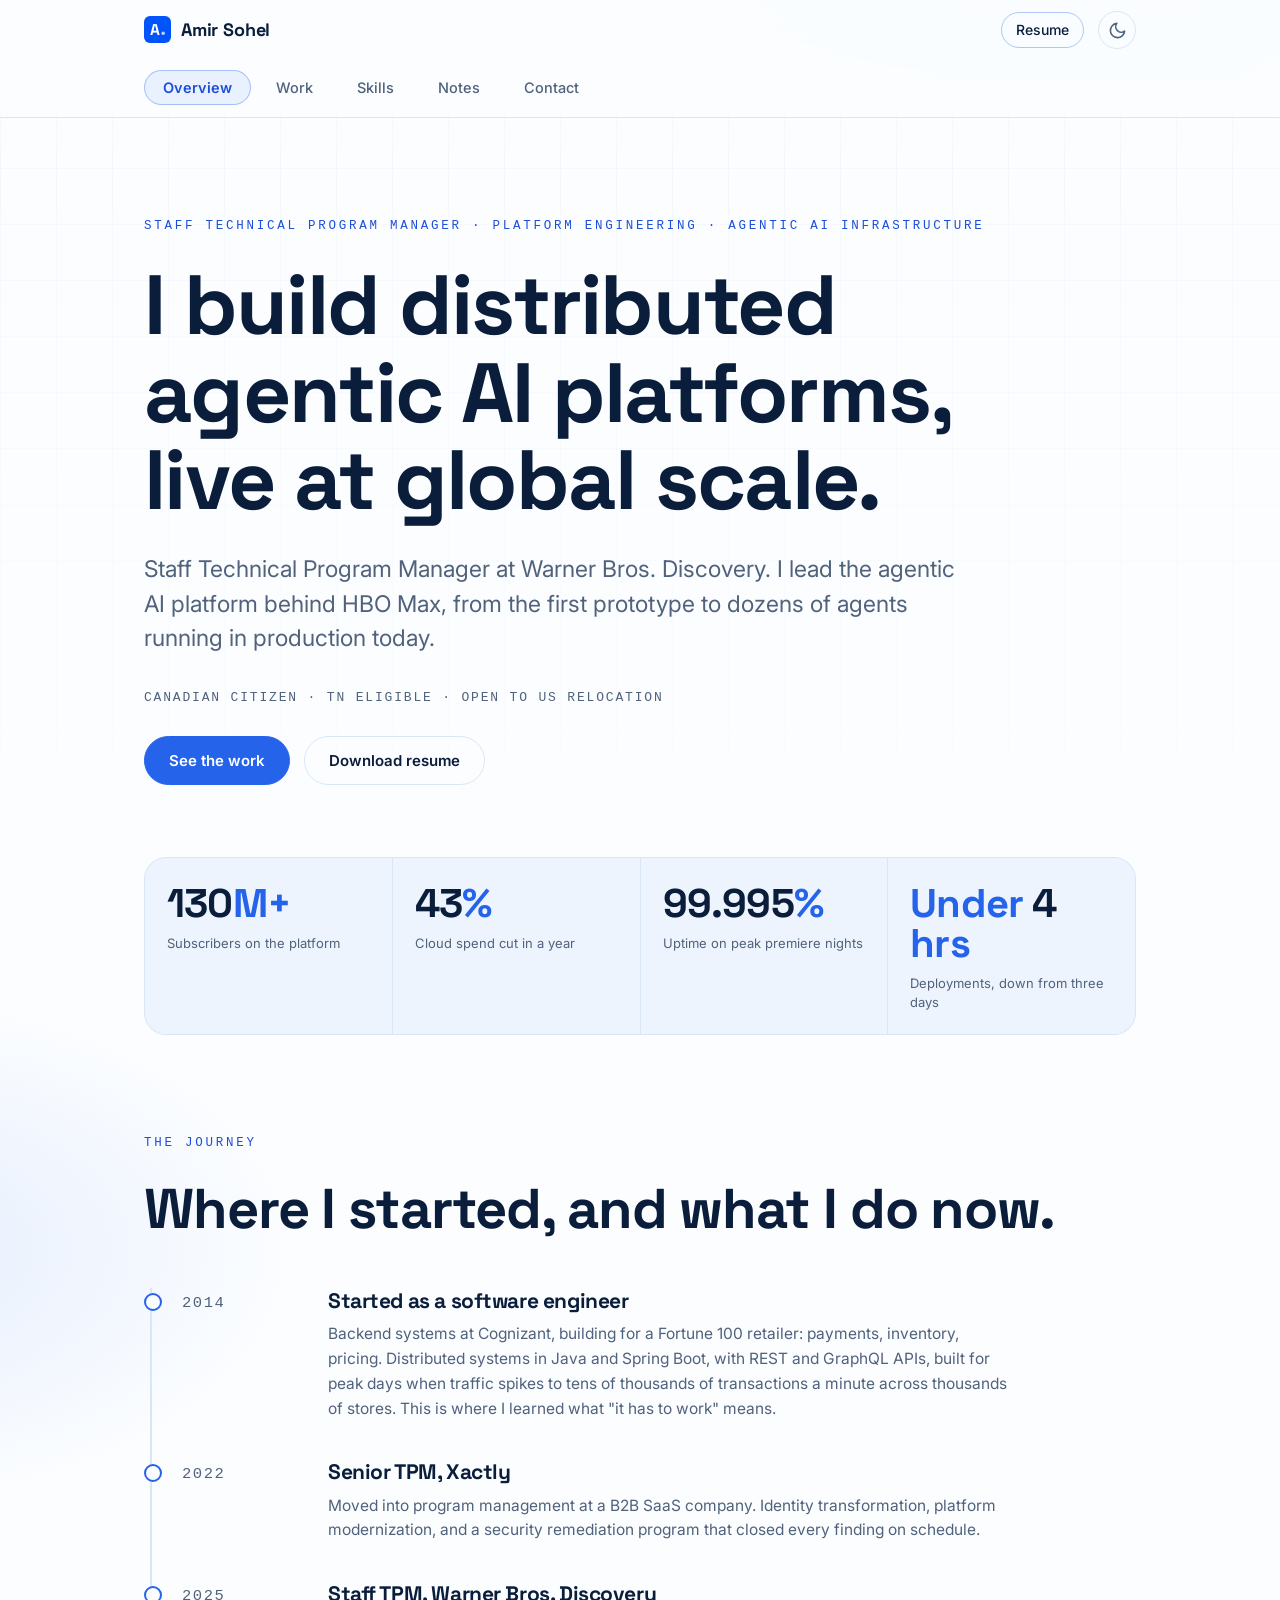
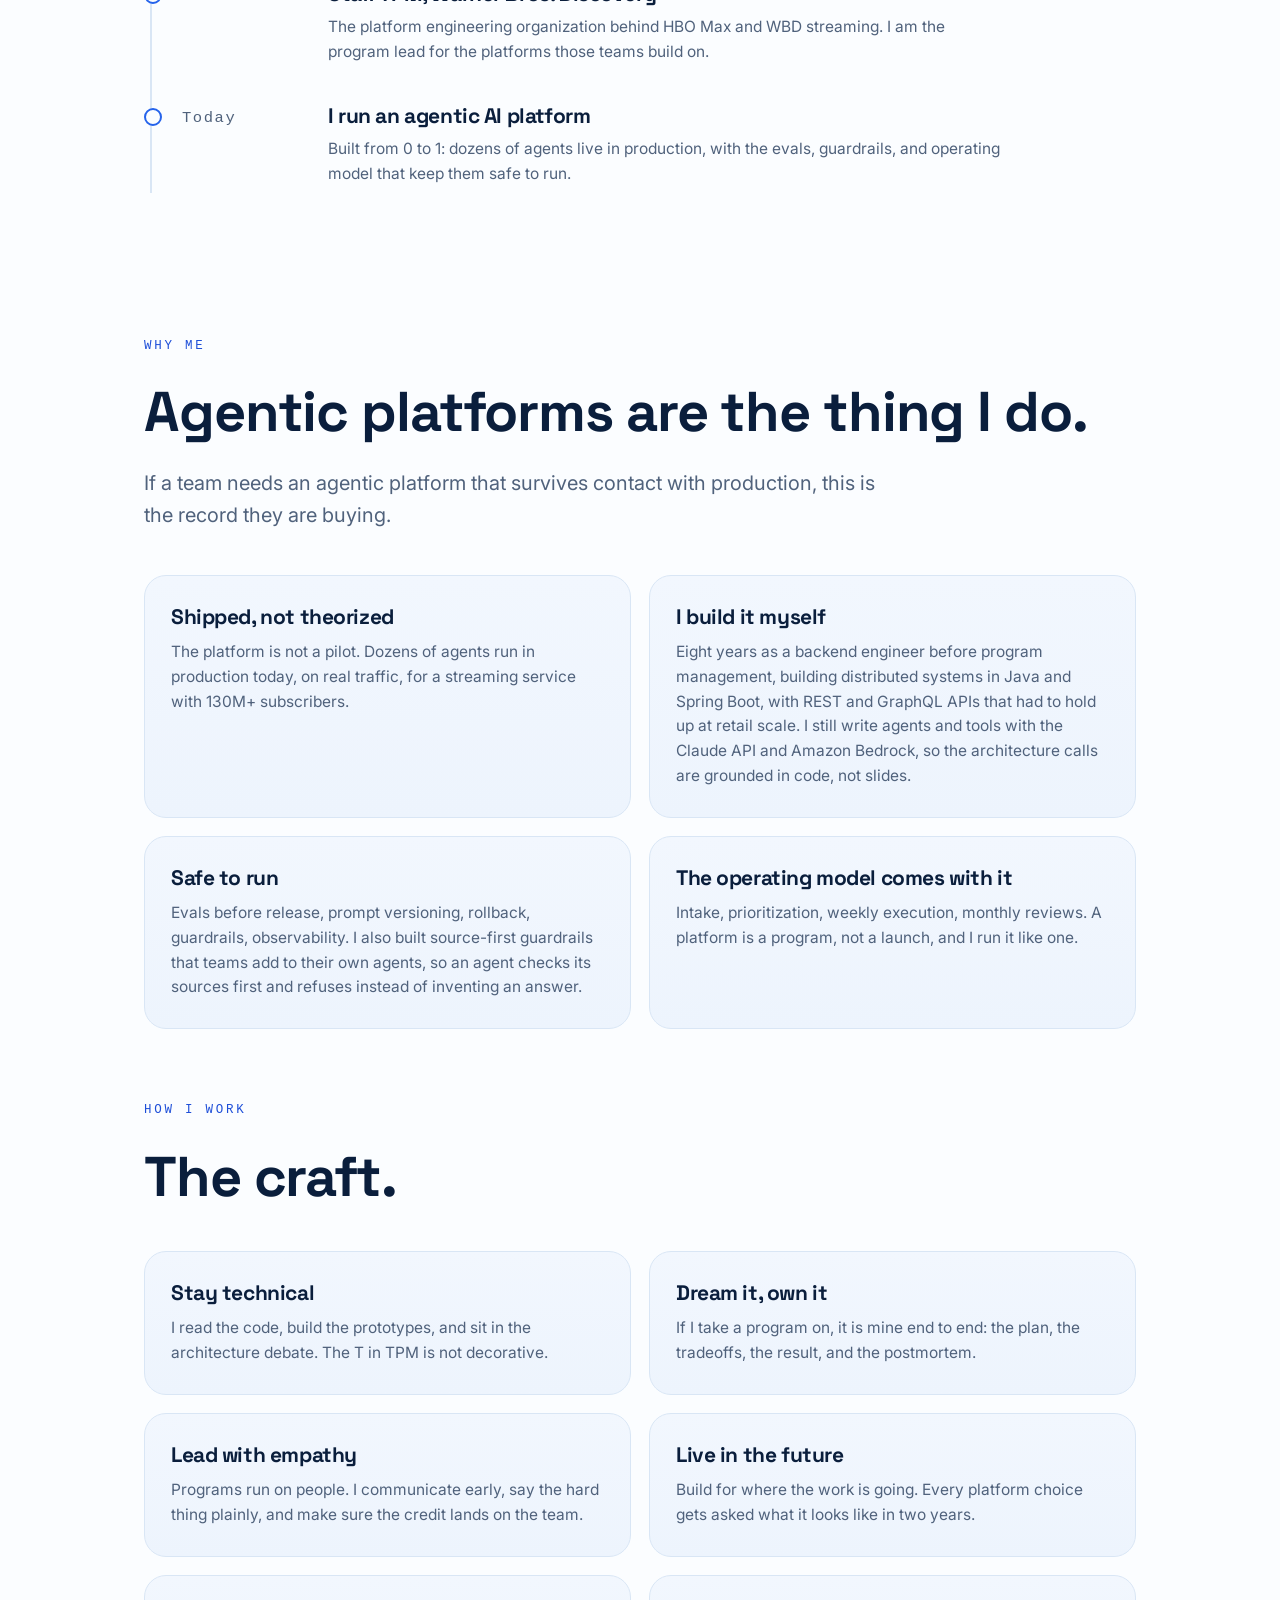
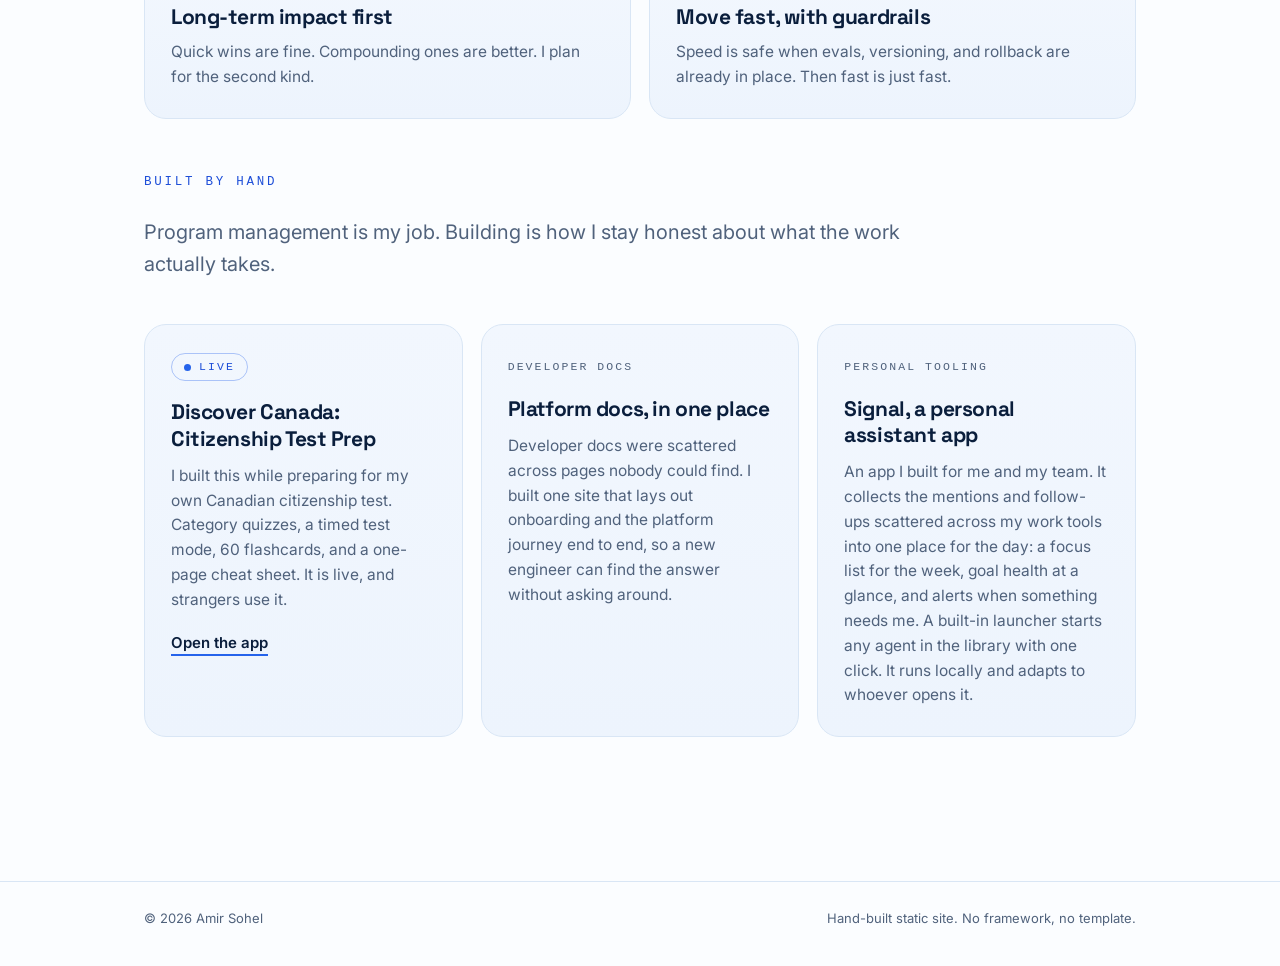
==== index.html @ 265e0b9e "Add files via upload" ====
<!doctype html>
<html lang="en" data-theme="light">
<head>
  <meta charset="utf-8">
  <meta name="viewport" content="width=device-width, initial-scale=1">
  <title>Amir Sohel | Staff Technical Program Manager</title>
  <meta name="description" content="Amir Sohel is a Staff Technical Program Manager at Warner Bros. Discovery who builds agentic AI platforms that work in production.">
  <link rel="icon" type="image/svg+xml" href="favicon.svg">
  <script>
    (function () {
      try {
        var t = localStorage.getItem("theme");
        if (!t) { t = window.matchMedia("(prefers-color-scheme: dark)").matches ? "dark" : "light"; }
        document.documentElement.setAttribute("data-theme", t);
      } catch (e) { document.documentElement.setAttribute("data-theme", "light"); }
    })();
  </script>
  <link rel="preconnect" href="https://fonts.googleapis.com">
  <link rel="preconnect" href="https://fonts.gstatic.com" crossorigin>
  <link href="https://fonts.googleapis.com/css2?family=Space+Grotesk:wght@500;600;700&family=Inter:wght@400;500;600&display=swap" rel="stylesheet">
  <link rel="stylesheet" href="styles.css">
</head>
<body>

  <header class="nav">
    <div class="wrap nav-inner">
      <a class="brand" href="#overview" data-tab-link="overview"><svg class="brand-mark" viewBox="0 0 64 64" aria-hidden="true"><rect width="64" height="64" rx="14" fill="#0154fc"/><text x="27" y="45" font-family="'Space Grotesk', Arial, sans-serif" font-size="37" font-weight="700" fill="#ffffff" text-anchor="middle">A</text><circle cx="45.5" cy="41" r="4.2" fill="#b9d0ff"/></svg>Amir Sohel</a>
      <div class="nav-actions">
        <a class="nav-resume" href="resume.pdf" download>Resume</a>
        <button class="theme-toggle" id="themeToggle" type="button" aria-label="Toggle color theme">
          <svg class="icon-moon" viewBox="0 0 24 24" fill="none" stroke="currentColor" stroke-width="2" stroke-linecap="round" stroke-linejoin="round" aria-hidden="true"><path d="M21 12.8A9 9 0 1 1 11.2 3a7 7 0 0 0 9.8 9.8z"/></svg>
          <svg class="icon-sun" viewBox="0 0 24 24" fill="none" stroke="currentColor" stroke-width="2" stroke-linecap="round" stroke-linejoin="round" aria-hidden="true"><circle cx="12" cy="12" r="4"/><path d="M12 2v2M12 20v2M4.9 4.9l1.4 1.4M17.7 17.7l1.4 1.4M2 12h2M20 12h2M4.9 19.1l1.4-1.4M17.7 6.3l1.4-1.4"/></svg>
        </button>
      </div>
    </div>
    <div class="wrap">
      <div class="tabbar" role="tablist" aria-label="Portfolio sections">
        <button class="tab is-active" type="button" role="tab" id="tab-overview" aria-controls="panel-overview" aria-selected="true" data-tab="overview">Overview</button>
        <button class="tab" type="button" role="tab" id="tab-work" aria-controls="panel-work" aria-selected="false" data-tab="work">Work</button>
        <button class="tab" type="button" role="tab" id="tab-skills" aria-controls="panel-skills" aria-selected="false" data-tab="skills">Skills</button>
        <button class="tab" type="button" role="tab" id="tab-notes" aria-controls="panel-notes" aria-selected="false" data-tab="notes">Notes</button>
        <button class="tab" type="button" role="tab" id="tab-contact" aria-controls="panel-contact" aria-selected="false" data-tab="contact">Contact</button>
      </div>
    </div>
  </header>

  <main id="top">

    <!-- ============ OVERVIEW ============ -->
    <section class="tab-panel" id="panel-overview" role="tabpanel" aria-labelledby="tab-overview">

      <div class="hero wrap">
        <p class="kicker reveal">Staff Technical Program Manager · Platform Engineering · Agentic AI Infrastructure</p>
        <h1 class="reveal">I build distributed agentic AI platforms, live at global scale.</h1>
        <p class="sub reveal">Staff Technical Program Manager at Warner Bros. Discovery. I lead the agentic AI platform behind HBO Max, from the first prototype to dozens of agents running in production today.</p>
        <p class="hero-meta reveal">Canadian citizen · TN eligible · Open to US relocation</p>
        <p class="hero-cta reveal">
          <button class="btn btn-primary" type="button" data-tab-link="work">See the work</button>
          <a class="btn btn-ghost" href="resume.pdf" download>Download resume</a>
        </p>
      </div>

      <div class="wrap">
        <div class="stats" aria-label="Impact in numbers">
          <div class="stat reveal">
            <p class="stat-value"><span class="count" data-target="130" data-decimals="0">130</span><span class="stat-suffix">M+</span></p>
            <p class="stat-label">Subscribers on the platform</p>
          </div>
          <div class="stat reveal">
            <p class="stat-value"><span class="count" data-target="43" data-decimals="0">43</span><span class="stat-suffix">%</span></p>
            <p class="stat-label">Cloud spend cut in a year</p>
          </div>
          <div class="stat reveal">
            <p class="stat-value"><span class="count" data-target="99.995" data-decimals="3">99.995</span><span class="stat-suffix">%</span></p>
            <p class="stat-label">Uptime on peak premiere nights</p>
          </div>
          <div class="stat reveal">
            <p class="stat-value"><span class="stat-prefix">Under </span><span class="count" data-target="4" data-decimals="0">4</span><span class="stat-suffix"> hrs</span></p>
            <p class="stat-label">Deployments, down from three days</p>
          </div>
        </div>
      </div>

      <div class="section wrap">
        <p class="kicker reveal">The journey</p>
        <h2 class="reveal">Where I started, and what I do now.</h2>

        <div class="journey">
          <article class="jstop reveal">
            <p class="jstop-when">2014</p>
            <div>
              <h3>Started as a software engineer</h3>
              <p>Backend systems at Cognizant, building for a Fortune 100 retailer: payments, inventory, pricing. Distributed systems in Java and Spring Boot, with REST and GraphQL APIs, built for peak days when traffic spikes to tens of thousands of transactions a minute across thousands of stores. This is where I learned what "it has to work" means.</p>
            </div>
          </article>
          <article class="jstop reveal">
            <p class="jstop-when">2022</p>
            <div>
              <h3>Senior TPM, Xactly</h3>
              <p>Moved into program management at a B2B SaaS company. Identity transformation, platform modernization, and a security remediation program that closed every finding on schedule.</p>
            </div>
          </article>
          <article class="jstop reveal">
            <p class="jstop-when">2025</p>
            <div>
              <h3>Staff TPM, Warner Bros. Discovery</h3>
              <p>The platform engineering organization behind HBO Max and WBD streaming. I am the program lead for the platforms those teams build on.</p>
            </div>
          </article>
          <article class="jstop reveal">
            <p class="jstop-when">Today</p>
            <div>
              <h3>I run an agentic AI platform</h3>
              <p>Built from 0 to 1: dozens of agents live in production, with the evals, guardrails, and operating model that keep them safe to run.</p>
            </div>
          </article>
        </div>
      </div>

      <div class="section wrap">
        <p class="kicker reveal">Why me</p>
        <h2 class="reveal">Agentic platforms are the thing I do.</h2>
        <p class="body reveal">If a team needs an agentic platform that survives contact with production, this is the record they are buying.</p>

        <div class="pillars">
          <article class="pillar reveal">
            <h3>Shipped, not theorized</h3>
            <p>The platform is not a pilot. Dozens of agents run in production today, on real traffic, for a streaming service with 130M+ subscribers.</p>
          </article>
          <article class="pillar reveal">
            <h3>I build it myself</h3>
            <p>Eight years as a backend engineer before program management, building distributed systems in Java and Spring Boot, with REST and GraphQL APIs that had to hold up at retail scale. I still write agents and tools with the Claude API and Amazon Bedrock, so the architecture calls are grounded in code, not slides.</p>
          </article>
          <article class="pillar reveal">
            <h3>Safe to run</h3>
            <p>Evals before release, prompt versioning, rollback, guardrails, observability. I also built source-first guardrails that teams add to their own agents, so an agent checks its sources first and refuses instead of inventing an answer.</p>
          </article>
          <article class="pillar reveal">
            <h3>The operating model comes with it</h3>
            <p>Intake, prioritization, weekly execution, monthly reviews. A platform is a program, not a launch, and I run it like one.</p>
          </article>
        </div>

        <p class="kicker reveal" style="margin-top: 72px;">How I work</p>
        <h2 class="reveal">The craft.</h2>
        <div class="pillars">
          <article class="pillar reveal">
            <h3>Stay technical</h3>
            <p>I read the code, build the prototypes, and sit in the architecture debate. The T in TPM is not decorative.</p>
          </article>
          <article class="pillar reveal">
            <h3>Dream it, own it</h3>
            <p>If I take a program on, it is mine end to end: the plan, the tradeoffs, the result, and the postmortem.</p>
          </article>
          <article class="pillar reveal">
            <h3>Lead with empathy</h3>
            <p>Programs run on people. I communicate early, say the hard thing plainly, and make sure the credit lands on the team.</p>
          </article>
          <article class="pillar reveal">
            <h3>Live in the future</h3>
            <p>Build for where the work is going. Every platform choice gets asked what it looks like in two years.</p>
          </article>
          <article class="pillar reveal">
            <h3>Long-term impact first</h3>
            <p>Quick wins are fine. Compounding ones are better. I plan for the second kind.</p>
          </article>
          <article class="pillar reveal">
            <h3>Move fast, with guardrails</h3>
            <p>Speed is safe when evals, versioning, and rollback are already in place. Then fast is just fast.</p>
          </article>
        </div>

        <p class="group-head reveal">Built by hand</p>
        <p class="body reveal">Program management is my job. Building is how I stay honest about what the work actually takes.</p>
        <div class="cards">
          <article class="card reveal">
            <p class="card-top"><span class="live-badge"><span class="live-dot"></span>Live</span></p>
            <h3>Discover Canada: Citizenship Test Prep</h3>
            <p>I built this while preparing for my own Canadian citizenship test. Category quizzes, a timed test mode, 60 flashcards, and a one-page cheat sheet. It is live, and strangers use it.</p>
            <p class="card-link"><a href="https://amir0225.github.io/canadacitizentestprep/" target="_blank" rel="noopener">Open the app</a></p>
          </article>

          <article class="card reveal">
            <p class="card-top"><span class="card-tag">Developer docs</span></p>
            <h3>Platform docs, in one place</h3>
            <p>Developer docs were scattered across pages nobody could find. I built one site that lays out onboarding and the platform journey end to end, so a new engineer can find the answer without asking around.</p>
          </article>

          <article class="card reveal">
            <p class="card-top"><span class="card-tag">Personal tooling</span></p>
            <h3>Signal, a personal assistant app</h3>
            <p>An app I built for me and my team. It collects the mentions and follow-ups scattered across my work tools into one place for the day: a focus list for the week, goal health at a glance, and alerts when something needs me. A built-in launcher starts any agent in the library with one click. It runs locally and adapts to whoever opens it.</p>
          </article>
        </div>
      </div>

    </section>

    <!-- ============ WORK ============ -->
    <section class="tab-panel" id="panel-work" role="tabpanel" aria-labelledby="tab-work" hidden>
      <div class="section wrap panel-top">
        <p class="kicker reveal">Selected work</p>
        <h2 class="reveal">The work, with the receipts.</h2>

        <article class="case reveal">
          <p class="case-index">01</p>
          <h3>An agentic AI platform, built 0 to 1</h3>
          <div class="case-grid">
            <div>
              <p class="case-label">The problem</p>
              <p>Every team was building its own agents. No shared runtime, no intake, and no bar for what could ship to production.</p>
            </div>
            <div>
              <p class="case-label">What I did</p>
              <p>Built the platform from 0 to 1 as the program lead. Set the operating model, weekly execution syncs and monthly leadership reviews, and made every release eval-gated, with prompt versioning and rollback.</p>
            </div>
            <div>
              <p class="case-label">The result</p>
              <p>Dozens of agents live in production, used by engineering and product teams across the streaming business. The busiest ones triage incidents and screen changes before they ship.</p>
            </div>
          </div>
        </article>

        <article class="case reveal">
          <p class="case-index">02</p>
          <h3>Cloud spend, cut 43% in a year</h3>
          <div class="case-grid">
            <div>
              <p class="case-label">The problem</p>
              <p>After a major migration, cloud spend had ballooned, with idle and duplicated resources spread across a very large AWS footprint.</p>
            </div>
            <div>
              <p class="case-label">What I did</p>
              <p>Ran the cleanup as a program: an owner and a date for every workload, and a hard rule that nothing customer-facing breaks.</p>
            </div>
            <div>
              <p class="case-label">The result</p>
              <p>Spend down 43% year over year, and it stayed down. No customer impact.</p>
            </div>
          </div>
        </article>

        <article class="case reveal">
          <p class="case-index">03</p>
          <h3>Reliability and delivery, rebuilt</h3>
          <div class="case-grid">
            <div>
              <p class="case-label">The problem</p>
              <p>Deployments took three days, releases were nerve-wracking, and support toil was eating the platform team.</p>
            </div>
            <div>
              <p class="case-label">What I did</p>
              <p>Drove deployment automation with one-click rollbacks, studied the support queue to find what to automate first, and built the reporting the team now runs on.</p>
            </div>
            <div>
              <p class="case-label">The result</p>
              <p>Deployments under four hours. Support ticket volume down more than a quarter. 99.995% uptime on the biggest premiere nights.</p>
            </div>
          </div>
        </article>
      </div>
    </section>

    <!-- ============ SKILLS ============ -->
    <section class="tab-panel" id="panel-skills" role="tabpanel" aria-labelledby="tab-skills" hidden>
      <div class="section wrap panel-top">
        <p class="kicker reveal">The shelf</p>
        <h2 class="reveal">What I build with.</h2>
        <p class="body reveal">This is the shelf: the agents, guardrails, and reporting I built for the platform I run. Nobody has to chase status. The systems report themselves.</p>

        <p class="group-head reveal">The platform, in production</p>
        <div class="cards">
          <article class="card card-wide reveal">
            <p class="card-top"><span class="live-badge"><span class="live-dot"></span>Live</span></p>
            <h3>Agents inside the workflows engineers already use</h3>
            <p>The platform&rsquo;s agents do first-pass incident triage, with the context attached before the on-call even opens the case. They screen change requests against history before the change ships, and they categorize and route the support and planning work that used to eat the team&rsquo;s week. Underneath sit the platform services: model access, an agent runtime, a tool gateway, and observability. Every agent ships behind eval gates, with versioned prompts and rollback ready.</p>
          </article>
        </div>

        <p class="group-head reveal">Source-first guardrails</p>
        <div class="cards">
          <article class="card card-wide reveal">
            <p class="card-top"><span class="card-tag">Guardrails</span></p>
            <h3>Three rules so agents answer from sources</h3>
            <p>A small set of guardrails I wrote, published for other teams to add to their own agents. They exist because agents sound confident when they are guessing, and a confident wrong answer costs more than no answer.</p>
            <ul class="dash-list">
              <li><strong>Declare before answering</strong><span>The agent states what it knows, what it is inferring, and what it cannot verify, before it answers. Past a point, it refuses.</span></li>
              <li><strong>Look it up at the source</strong><span>When there is a gap, the agent checks the source you name: a document, a codebase, a record. If the answer is not there, it says so instead of improvising.</span></li>
              <li><strong>Verify your own work</strong><span>Before an agent can report done or fixed, it has to show what it checked, what scope it covered, and what it might have missed.</span></li>
            </ul>
          </article>
          <article class="card card-wide reveal">
            <p class="card-top"><span class="card-tag">Cost</span></p>
            <h3>Model routing, so cost stays honest</h3>
            <p>Large file reads and document fetches are the quiet budget killer in agent work. I built a routing step that sends those reads to a small, fast model first: it extracts the content into compact notes, and the main model reasons over the notes. The full file never enters the expensive context, and the answers hold up. Before I shared it, I ran a fidelity check across task types to make sure the summaries were not losing what matters.</p>
          </article>
        </div>

        <p class="group-head reveal">The agent library</p>
        <div class="cards">
          <article class="card card-wide reveal">
            <p class="card-top"><span class="card-tag">Shared library</span></p>
            <h3>One library, one install</h3>
            <p>A shared library of agents that anyone on the platform installs once and gets all of. New agents join through a propose-and-review intake, so the shelf stays trustworthy as it grows.</p>
          </article>
        </div>
        <div class="cards skills-grid">
          <article class="card reveal">
            <p class="card-top"><span class="card-tag">Engineering</span></p>
            <h3>Engineering agents</h3>
            <p>Staff-level code review, security and architecture review, build failure analysis, and flaky test follow-through. The review work nobody has time for, done before the human pass.</p>
          </article>
          <article class="card reveal">
            <p class="card-top"><span class="card-tag">Operations</span></p>
            <h3>Operations agents</h3>
            <p>Incident trend and alert pattern analysis, on-call reporting, and support queue analysis that surfaces themes and automation opportunities.</p>
          </article>
          <article class="card reveal">
            <p class="card-top"><span class="card-tag">Planning</span></p>
            <h3>Planning agents</h3>
            <p>Work item evaluation and decomposition, goal tracking, and roadmaps generated from live data. Planning artifacts that maintain themselves.</p>
          </article>
          <article class="card reveal">
            <p class="card-top"><span class="card-tag">Knowledge</span></p>
            <h3>Knowledge agents</h3>
            <p>Documentation and team pages evaluated against the standards, with the gaps named instead of implied.</p>
          </article>
        </div>

        <p class="group-head reveal">Reporting that runs itself</p>
        <div class="cards">
          <article class="card card-wide reveal">
            <p class="card-top"><span class="live-badge"><span class="live-dot"></span>Live</span></p>
            <h3>Dashboards that answer the standing questions</h3>
            <p>I built the reporting system the platform organization runs on. Scheduled pipelines pull the numbers together, AI does the sorting nobody wants to do by hand, and the dashboards refresh on their own. Each one answers a standing question:</p>
            <ul class="dash-list">
              <li><strong>Goals</strong><span>How is each goal doing right now?</span></li>
              <li><strong>Data quality</strong><span>Is the data behind our goals complete and trustworthy?</span></li>
              <li><strong>Roadmap</strong><span>What is planned, and when?</span></li>
              <li><strong>Capacity</strong><span>Where is engineering capacity actually going?</span></li>
              <li><strong>Team outcomes</strong><span>What are teams delivering outside the top-level goals?</span></li>
              <li><strong>Commitments</strong><span>Did we deliver what we committed to?</span></li>
              <li><strong>Planning</strong><span>What does the current planning cycle look like at a glance?</span></li>
              <li><strong>Support</strong><span>What do teams keep asking us for, and why?</span></li>
            </ul>
          </article>
        </div>

        <p class="kicker tools-kicker reveal">Daily tools</p>
        <ul class="chips reveal">
          <li>Claude API</li>
          <li>Amazon Bedrock</li>
          <li>Bedrock AgentCore</li>
          <li>MCP</li>
          <li>Claude Code</li>
          <li>Java</li>
          <li>Spring Boot</li>
          <li>Python</li>
          <li>TypeScript</li>
          <li>GraphQL</li>
          <li>REST APIs</li>
          <li>AWS</li>
        </ul>
      </div>
    </section>

    <!-- ============ NOTES ============ -->
    <section class="tab-panel" id="panel-notes" role="tabpanel" aria-labelledby="tab-notes" hidden>
      <div class="section wrap panel-top">
        <p class="kicker reveal">Notes</p>
        <h2 class="reveal">Writing on AI, and the road ahead.</h2>
        <p class="body reveal">Short notes from the work: what it takes to run agents in production, how these platforms are put together, and where I think this goes. New notes land here as I write them.</p>

        <div class="post-cards">
          <a class="post-card reveal" href="posts/why-agents-should-say-i-dont-know.html">
            <p class="post-meta">October 2026 · Guardrails</p>
            <h3>Why I made my agents say I don&rsquo;t know</h3>
            <p>A confident wrong answer is worse than no answer. The three guardrails I built so agents check first, refuse cleanly, and prove their own work.</p>
            <p class="post-read">Read the note</p>
          </a>
          <a class="post-card reveal" href="posts/running-agents-in-production.html">
            <p class="post-meta">October 2026 · Operations</p>
            <h3>Running agents in production is an operations problem</h3>
            <p>Anyone can demo an agent. The model was never the hard part. Evals, rollback, observability, and an operating model are why agents stay running.</p>
            <p class="post-read">Read the note</p>
          </a>
          <a class="post-card reveal" href="posts/anatomy-of-an-agentic-platform.html">
            <p class="post-meta">October 2026 · Architecture</p>
            <h3>Anatomy of an agentic platform</h3>
            <p>Model access, runtime, tool gateway, evaluation, observability, guardrails. The layers underneath the pitch, and what breaks without each one.</p>
            <p class="post-read">Read the note</p>
          </a>
        </div>
      </div>
    </section>

    <!-- ============ CONTACT ============ -->
    <section class="tab-panel" id="panel-contact" role="tabpanel" aria-labelledby="tab-contact" hidden>
      <div class="section wrap panel-top contact-panel">
        <p class="kicker reveal">Contact</p>
        <h2 class="reveal">Let&rsquo;s talk.</h2>
        <p class="body reveal">Open to Staff TPM roles in AI platform and infrastructure. Toronto now, happy to relocate to the US. Canadian citizen, TN eligible.</p>
        <p class="reveal"><a class="email" href="mailto:aot.amirsohel@gmail.com">aot.amirsohel@gmail.com</a></p>
        <p class="links reveal">
          <a href="https://www.linkedin.com/in/asohel" target="_blank" rel="noopener">LinkedIn</a>
          <a href="https://github.com/amir-sohel-builds" target="_blank" rel="noopener">GitHub</a>
          <a href="resume.pdf" download>Resume</a>
        </p>
      </div>
    </section>

  </main>

  <footer>
    <div class="wrap footer-inner">
      <span>&copy; <span id="year">2026</span> Amir Sohel</span>
      <span>Hand-built static site. No framework, no template.</span>
    </div>
  </footer>

  <noscript>
    <style>
      .tab-panel[hidden] { display: block; }
      .tabbar { display: none; }
    </style>
  </noscript>

  <script src="script.js"></script>
</body>
</html>
---- styles.css ----
/* Amir Sohel, portfolio v6. Subtle blue and white, light and dark themes, tabbed sections. */

:root {
  --bg: #fbfdff;
  --panel: #f2f7fe;
  --panel-2: #edf4fd;
  --ink: #0a1e3c;
  --ink-soft: #2c4258;
  --muted: #50627c;
  --line: #d9e6f5;
  --accent: #2563eb;
  --accent-ink: #1d4ed8;
  --accent-soft: rgba(37, 99, 235, 0.08);
  --accent-border: rgba(37, 99, 235, 0.35);
  --glow: rgba(37, 99, 235, 0.10);
  --grid: rgba(37, 99, 235, 0.045);
  --nav-bg: rgba(251, 253, 255, 0.85);
  --shadow: 0 24px 54px rgba(10, 40, 90, 0.12);
  --wrap: 1080px;
}

:root[data-theme="dark"] {
  --bg: #071120;
  --panel: #0b1a33;
  --panel-2: #0a1730;
  --ink: #e9f1fc;
  --ink-soft: #c7d6ea;
  --muted: #9db1cc;
  --line: rgba(157, 186, 224, 0.18);
  --accent: #6ea8fe;
  --accent-ink: #9cc2ff;
  --accent-soft: rgba(110, 168, 254, 0.12);
  --accent-border: rgba(110, 168, 254, 0.40);
  --glow: rgba(80, 140, 255, 0.14);
  --grid: rgba(140, 180, 255, 0.05);
  --nav-bg: rgba(7, 17, 32, 0.85);
  --shadow: 0 18px 44px rgba(0, 0, 0, 0.45);
}

* { margin: 0; padding: 0; box-sizing: border-box; }

html { scroll-behavior: smooth; }

body {
  font-family: "Inter", -apple-system, BlinkMacSystemFont, "Helvetica Neue", Helvetica, Arial, sans-serif;
  background:
    radial-gradient(900px 480px at 85% -5%, var(--glow), transparent 60%),
    radial-gradient(700px 420px at -10% 30%, var(--glow), transparent 60%),
    var(--bg);
  color: var(--ink);
  -webkit-font-smoothing: antialiased;
  text-rendering: optimizeLegibility;
  line-height: 1.55;
  transition: background-color 0.3s ease, color 0.3s ease;
}

body::before {
  content: "";
  position: fixed;
  inset: 0;
  pointer-events: none;
  background:
    linear-gradient(var(--grid) 1px, transparent 1px),
    linear-gradient(90deg, var(--grid) 1px, transparent 1px);
  background-size: 56px 56px;
  mask-image: linear-gradient(to bottom, rgba(0, 0, 0, 0.9), rgba(0, 0, 0, 0.25) 70%, transparent);
  -webkit-mask-image: linear-gradient(to bottom, rgba(0, 0, 0, 0.9), rgba(0, 0, 0, 0.25) 70%, transparent);
}

::selection { background: var(--accent); color: #fff; }

a:focus-visible, button:focus-visible {
  outline: 2px solid var(--accent);
  outline-offset: 3px;
}

.wrap {
  max-width: var(--wrap);
  margin: 0 auto;
  padding-left: clamp(22px, 5vw, 44px);
  padding-right: clamp(22px, 5vw, 44px);
  position: relative;
}

/* ---------- header ---------- */
.nav {
  position: sticky;
  top: 0;
  z-index: 20;
  background: var(--nav-bg);
  -webkit-backdrop-filter: saturate(160%) blur(16px);
  backdrop-filter: saturate(160%) blur(16px);
  border-bottom: 1px solid var(--line);
}

.nav-inner {
  display: flex;
  align-items: center;
  justify-content: space-between;
  height: 60px;
}

.brand {
  font-family: "Space Grotesk", sans-serif;
  font-weight: 700;
  font-size: 18px;
  letter-spacing: -0.01em;
  color: var(--ink);
  text-decoration: none;
}

.brand-dot { color: var(--accent); }

.nav-actions { display: flex; align-items: center; gap: 14px; }

.nav-resume {
  font-size: 14px;
  font-weight: 500;
  color: var(--ink);
  text-decoration: none;
  border: 1px solid var(--accent-border);
  border-radius: 999px;
  padding: 6px 14px;
  transition: background 0.2s ease, border-color 0.2s ease;
}

.nav-resume:hover { background: var(--accent-soft); border-color: var(--accent); }

.theme-toggle {
  display: inline-flex;
  align-items: center;
  justify-content: center;
  width: 38px;
  height: 38px;
  border-radius: 50%;
  border: 1px solid var(--line);
  background: transparent;
  color: var(--muted);
  cursor: pointer;
  transition: color 0.2s ease, border-color 0.2s ease, background 0.2s ease;
}

.theme-toggle:hover { color: var(--accent-ink); border-color: var(--accent-border); background: var(--accent-soft); }

.theme-toggle svg { width: 19px; height: 19px; }

:root[data-theme="light"] .icon-sun { display: none; }
:root[data-theme="dark"] .icon-moon { display: none; }

/* ---------- tabs ---------- */
.tabbar {
  display: flex;
  gap: 6px;
  padding-top: 10px;
  padding-bottom: 12px;
  overflow-x: auto;
  scrollbar-width: none;
}

.tabbar::-webkit-scrollbar { display: none; }

.tab {
  font-family: inherit;
  font-size: 14.5px;
  font-weight: 500;
  color: var(--muted);
  background: transparent;
  border: 1px solid transparent;
  border-radius: 999px;
  padding: 8px 18px;
  cursor: pointer;
  white-space: nowrap;
  transition: color 0.2s ease, background 0.2s ease, border-color 0.2s ease;
}

.tab:hover { color: var(--ink); }

.tab.is-active {
  color: var(--accent-ink);
  background: var(--accent-soft);
  border-color: var(--accent-border);
  font-weight: 600;
}

/* ---------- type ---------- */
.kicker {
  font-family: ui-monospace, "SF Mono", "Roboto Mono", Menlo, monospace;
  font-size: 12.5px;
  font-weight: 500;
  letter-spacing: 0.22em;
  text-transform: uppercase;
  color: var(--accent-ink);
  margin-bottom: 26px;
}

h1, h2, h3 {
  font-family: "Space Grotesk", sans-serif;
  font-weight: 700;
  letter-spacing: -0.02em;
  text-wrap: balance;
}

h1 { font-size: clamp(40px, 7.2vw, 84px); line-height: 1.04; }

h2 {
  font-size: clamp(32px, 5vw, 56px);
  line-height: 1.08;
  margin-bottom: 18px;
}

h3 { font-size: 21px; line-height: 1.25; }

.sub {
  margin-top: 28px;
  font-size: clamp(18px, 2.3vw, 23px);
  line-height: 1.5;
  color: var(--muted);
  max-width: 36em;
}

.body {
  margin-top: 24px;
  font-size: clamp(16.5px, 1.9vw, 20px);
  line-height: 1.6;
  color: var(--muted);
  max-width: 38em;
}

/* ---------- hero ---------- */
.hero {
  padding-top: clamp(70px, 11vh, 120px);
  padding-bottom: clamp(56px, 8vh, 90px);
}

.hero-meta {
  margin-top: 32px;
  font-family: ui-monospace, "SF Mono", "Roboto Mono", Menlo, monospace;
  font-size: 13px;
  letter-spacing: 0.14em;
  text-transform: uppercase;
  color: var(--muted);
}

.hero-cta { margin-top: 28px; display: flex; flex-wrap: wrap; gap: 14px; }

.btn {
  display: inline-block;
  font-family: inherit;
  font-size: 15px;
  font-weight: 600;
  text-decoration: none;
  border-radius: 999px;
  padding: 12px 24px;
  cursor: pointer;
  transition: transform 0.18s ease, background 0.18s ease, border-color 0.18s ease;
}

.btn:hover { transform: translateY(-2px); }

.btn-primary { background: var(--accent); color: #fff; border: 1px solid var(--accent); }

.btn-ghost {
  color: var(--ink);
  border: 1px solid var(--line);
  background: transparent;
}

.btn-ghost:hover { border-color: var(--accent-border); }

/* ---------- stats ---------- */
.stats {
  display: grid;
  grid-template-columns: repeat(4, 1fr);
  gap: 1px;
  background: var(--line);
  border: 1px solid var(--line);
  border-radius: 22px;
  overflow: hidden;
}

.stat { background: var(--panel-2); padding: 26px 22px 22px; }

.stat-value {
  font-family: "Space Grotesk", sans-serif;
  font-size: clamp(28px, 3.4vw, 40px);
  font-weight: 700;
  letter-spacing: -0.02em;
  line-height: 1;
}

.stat-prefix, .stat-suffix { color: var(--accent); }

.stat-label {
  margin-top: 10px;
  font-size: 13px;
  line-height: 1.45;
  color: var(--muted);
}

.pill-live {
  display: inline-flex;
  align-items: center;
  gap: 6px;
  margin-left: 6px;
  font-family: ui-monospace, "SF Mono", "Roboto Mono", Menlo, monospace;
  font-size: 10.5px;
  letter-spacing: 0.16em;
  text-transform: uppercase;
  color: var(--accent-ink);
  border: 1px solid var(--accent-border);
  border-radius: 999px;
  padding: 2px 9px;
  vertical-align: 2px;
  white-space: nowrap;
}

.live-dot {
  width: 7px;
  height: 7px;
  border-radius: 50%;
  background: var(--accent);
  animation: pulse 2s ease-in-out infinite;
  flex: none;
}

@keyframes pulse {
  0%, 100% { opacity: 1; }
  50% { opacity: 0.3; }
}

/* ---------- sections ---------- */
.section {
  padding-top: clamp(80px, 11vh, 120px);
  padding-bottom: clamp(30px, 5vh, 50px);
}

.section.panel-top { padding-top: clamp(48px, 7vh, 72px); }

.tab-panel { padding-bottom: clamp(80px, 11vh, 120px); }

/* ---------- journey ---------- */
.journey {
  margin-top: 48px;
  border-left: 2px solid var(--line);
  margin-left: 6px;
}

.jstop {
  position: relative;
  display: grid;
  grid-template-columns: 110px 1fr;
  gap: clamp(16px, 3vw, 36px);
  padding: 0 0 38px 30px;
}

.jstop:last-child { padding-bottom: 6px; }

.jstop::before {
  content: "";
  position: absolute;
  left: -8px;
  top: 5px;
  width: 14px;
  height: 14px;
  border-radius: 50%;
  background: var(--bg);
  border: 2px solid var(--accent);
}

.jstop-when {
  font-family: ui-monospace, "SF Mono", "Roboto Mono", Menlo, monospace;
  font-size: 14px;
  letter-spacing: 0.1em;
  color: var(--accent-ink);
  padding-top: 3px;
}

.jstop h3 { margin-bottom: 8px; }

.jstop p { font-size: 15.5px; line-height: 1.6; color: var(--muted); max-width: 44em; }

/* ---------- why pillars ---------- */
.pillars {
  margin-top: 44px;
  display: grid;
  grid-template-columns: 1fr 1fr;
  gap: 18px;
}

.pillar {
  background: linear-gradient(180deg, var(--panel), var(--panel-2));
  border: 1px solid var(--line);
  border-radius: 22px;
  padding: 28px 26px;
}

.pillar h3 { margin-bottom: 10px; }

.pillar p { font-size: 15.5px; line-height: 1.6; color: var(--muted); }

/* ---------- cases ---------- */
.case {
  margin-top: 52px;
  background: linear-gradient(180deg, var(--panel), var(--panel-2));
  border: 1px solid var(--line);
  border-radius: 22px;
  padding: clamp(26px, 4vw, 44px);
}

.case-index {
  font-family: ui-monospace, "SF Mono", "Roboto Mono", Menlo, monospace;
  font-size: 13px;
  letter-spacing: 0.22em;
  color: var(--accent-ink);
  margin-bottom: 14px;
}

.case h3 { font-size: clamp(22px, 3vw, 30px); margin-bottom: 26px; }

.case-grid {
  display: grid;
  grid-template-columns: repeat(3, 1fr);
  gap: clamp(20px, 3vw, 36px);
}

.case-label {
  font-family: ui-monospace, "SF Mono", "Roboto Mono", Menlo, monospace;
  font-size: 11.5px;
  letter-spacing: 0.2em;
  text-transform: uppercase;
  color: var(--muted);
  margin-bottom: 10px;
}

.case-grid p { font-size: 15.5px; line-height: 1.6; color: var(--ink-soft); }

.growth-line {
  margin-top: 14px;
  display: flex;
  align-items: center;
  gap: 9px;
  font-family: ui-monospace, "SF Mono", "Roboto Mono", Menlo, monospace;
  font-size: 12.5px;
  letter-spacing: 0.1em;
  text-transform: uppercase;
  color: var(--accent-ink);
}

/* ---------- cards ---------- */
.cards {
  margin-top: 44px;
  display: grid;
  grid-template-columns: repeat(3, 1fr);
  gap: 18px;
}

.card {
  background: linear-gradient(180deg, var(--panel), var(--panel-2));
  border: 1px solid var(--line);
  border-radius: 22px;
  padding: 28px 26px;
  transition: transform 0.2s ease, border-color 0.2s ease, box-shadow 0.2s ease;
}

.card:hover {
  transform: translateY(-4px);
  border-color: var(--accent-border);
  box-shadow: var(--shadow);
}

.card-top { margin-bottom: 18px; min-height: 24px; }

.card-tag {
  font-family: ui-monospace, "SF Mono", "Roboto Mono", Menlo, monospace;
  font-size: 11.5px;
  letter-spacing: 0.18em;
  text-transform: uppercase;
  color: var(--muted);
}

.live-badge {
  display: inline-flex;
  align-items: center;
  gap: 8px;
  font-family: ui-monospace, "SF Mono", "Roboto Mono", Menlo, monospace;
  font-size: 11.5px;
  letter-spacing: 0.18em;
  text-transform: uppercase;
  color: var(--accent-ink);
  border: 1px solid var(--accent-border);
  border-radius: 999px;
  padding: 4px 12px;
}

.card h3 { margin-bottom: 12px; }

.card p { font-size: 15.5px; line-height: 1.6; color: var(--muted); }

.card-link { margin-top: 18px; }

.card-link a {
  font-weight: 600;
  font-size: 15px;
  color: var(--ink);
  text-decoration: none;
  border-bottom: 2px solid var(--accent);
  padding-bottom: 2px;
}

.card-link a:hover { color: var(--accent-ink); }

/* ---------- toolkit chips ---------- */
.tools-kicker { margin-top: 64px; }

.chips {
  list-style: none;
  display: flex;
  flex-wrap: wrap;
  gap: 10px;
}

.chips li {
  font-family: ui-monospace, "SF Mono", "Roboto Mono", Menlo, monospace;
  font-size: 13.5px;
  color: var(--ink);
  border: 1px solid var(--line);
  background: var(--accent-soft);
  border-radius: 999px;
  padding: 8px 16px;
}

/* ---------- notes / posts ---------- */
.post-cards {
  margin-top: 44px;
  display: grid;
  grid-template-columns: 1fr 1fr;
  gap: 18px;
}

.post-card {
  display: block;
  background: linear-gradient(180deg, var(--panel), var(--panel-2));
  border: 1px solid var(--line);
  border-radius: 22px;
  padding: 28px 26px;
  text-decoration: none;
  transition: transform 0.2s ease, border-color 0.2s ease, box-shadow 0.2s ease;
}

.post-card:hover {
  transform: translateY(-4px);
  border-color: var(--accent-border);
  box-shadow: var(--shadow);
}

.post-meta {
  font-family: ui-monospace, "SF Mono", "Roboto Mono", Menlo, monospace;
  font-size: 12px;
  letter-spacing: 0.16em;
  text-transform: uppercase;
  color: var(--accent-ink);
  margin-bottom: 14px;
}

.post-card h3 { color: var(--ink); margin-bottom: 10px; }

.post-card p { font-size: 15.5px; line-height: 1.6; color: var(--muted); }

.post-card .post-read {
  margin-top: 16px;
  font-weight: 600;
  font-size: 15px;
  color: var(--ink);
}

/* ---------- contact ---------- */
.contact-panel { padding-bottom: clamp(40px, 6vh, 70px); }

.email {
  display: inline-block;
  margin-top: 34px;
  font-family: "Space Grotesk", sans-serif;
  font-size: clamp(21px, 3.6vw, 38px);
  font-weight: 700;
  letter-spacing: -0.02em;
  color: var(--ink);
  text-decoration: none;
  border-bottom: 3px solid var(--accent);
  padding-bottom: 4px;
}

.email:hover { color: var(--accent-ink); }

.links { margin-top: 30px; display: flex; gap: 26px; }

.links a {
  font-size: 16px;
  font-weight: 500;
  color: var(--muted);
  text-decoration: none;
  transition: color 0.2s ease;
}

.links a:hover { color: var(--ink); }

/* ---------- footer ---------- */
footer { border-top: 1px solid var(--line); position: relative; }

.footer-inner {
  display: flex;
  justify-content: space-between;
  gap: 16px;
  flex-wrap: wrap;
  padding-top: 26px;
  padding-bottom: 38px;
  font-size: 13px;
  color: var(--muted);
}

/* ---------- post pages ---------- */
.post-wrap { max-width: 760px; }

.post-page { padding-top: clamp(56px, 8vh, 90px); padding-bottom: clamp(90px, 12vh, 140px); }

.back-link {
  display: inline-block;
  font-family: ui-monospace, "SF Mono", "Roboto Mono", Menlo, monospace;
  font-size: 13px;
  letter-spacing: 0.14em;
  text-transform: uppercase;
  color: var(--muted);
  text-decoration: none;
  margin-bottom: 44px;
}

.back-link:hover { color: var(--accent-ink); }

.post-page h1 {
  font-size: clamp(32px, 5.5vw, 54px);
  letter-spacing: -0.02em;
  line-height: 1.12;
  margin-bottom: 18px;
}

.post-page .post-meta { margin-bottom: 40px; }

.post-body p {
  font-size: 18px;
  line-height: 1.7;
  color: var(--ink-soft);
  margin-bottom: 24px;
}

.post-body p strong { color: var(--ink); }

/* ---------- reveal ---------- */
.reveal {
  opacity: 0;
  transform: translateY(16px);
  transition: opacity 0.7s ease, transform 0.7s ease;
}

.reveal.in { opacity: 1; transform: none; }

@media (prefers-reduced-motion: reduce) {
  html { scroll-behavior: auto; }
  .reveal { opacity: 1; transform: none; transition: none; }
  .live-dot { animation: none; }
  .btn:hover, .card:hover, .post-card:hover { transform: none; }
  body { transition: none; }
}

/* ---------- responsive ---------- */
@media (max-width: 920px) {
  .stats { grid-template-columns: repeat(2, 1fr); }
  
  .case-grid { grid-template-columns: 1fr; }
  .cards { grid-template-columns: 1fr; }
  .pillars { grid-template-columns: 1fr; }
  .post-cards { grid-template-columns: 1fr; }
}

@media (max-width: 560px) {
  .jstop { grid-template-columns: 1fr; gap: 6px; }
  .stats { grid-template-columns: 1fr 1fr; }
}

/* ---------- skills groups (v4.1) ---------- */
.group-head {
  margin-top: 54px;
  font-family: ui-monospace, "SF Mono", "Roboto Mono", Menlo, monospace;
  font-size: 12.5px;
  font-weight: 500;
  letter-spacing: 0.22em;
  text-transform: uppercase;
  color: var(--accent-ink);
}

.group-head + .cards { margin-top: 22px; }

.card-wide { grid-column: 1 / -1; }

.dash-list {
  list-style: none;
  margin-top: 22px;
  border-top: 1px solid var(--line);
}

.dash-list li {
  display: grid;
  grid-template-columns: 210px 1fr;
  gap: 14px;
  padding: 11px 0;
  border-bottom: 1px solid var(--line);
  font-size: 15px;
}

.dash-list strong { color: var(--ink); font-weight: 600; }

.dash-list span { color: var(--muted); }

@media (max-width: 560px) {
  .dash-list li { grid-template-columns: 1fr; gap: 2px; }
}

/* ---------- v6 additions: brand mark and post dates ---------- */
.brand { display: inline-flex; align-items: center; gap: 10px; }

.brand-mark { width: 27px; height: 27px; flex: none; display: block; }

.post-date {
  font-family: ui-monospace, "SF Mono", "Roboto Mono", Menlo, monospace;
  font-size: 12px;
  letter-spacing: 0.16em;
  text-transform: uppercase;
  color: var(--accent-ink);
  margin-bottom: 14px;
}

.post-page .post-date { margin-bottom: 40px; }
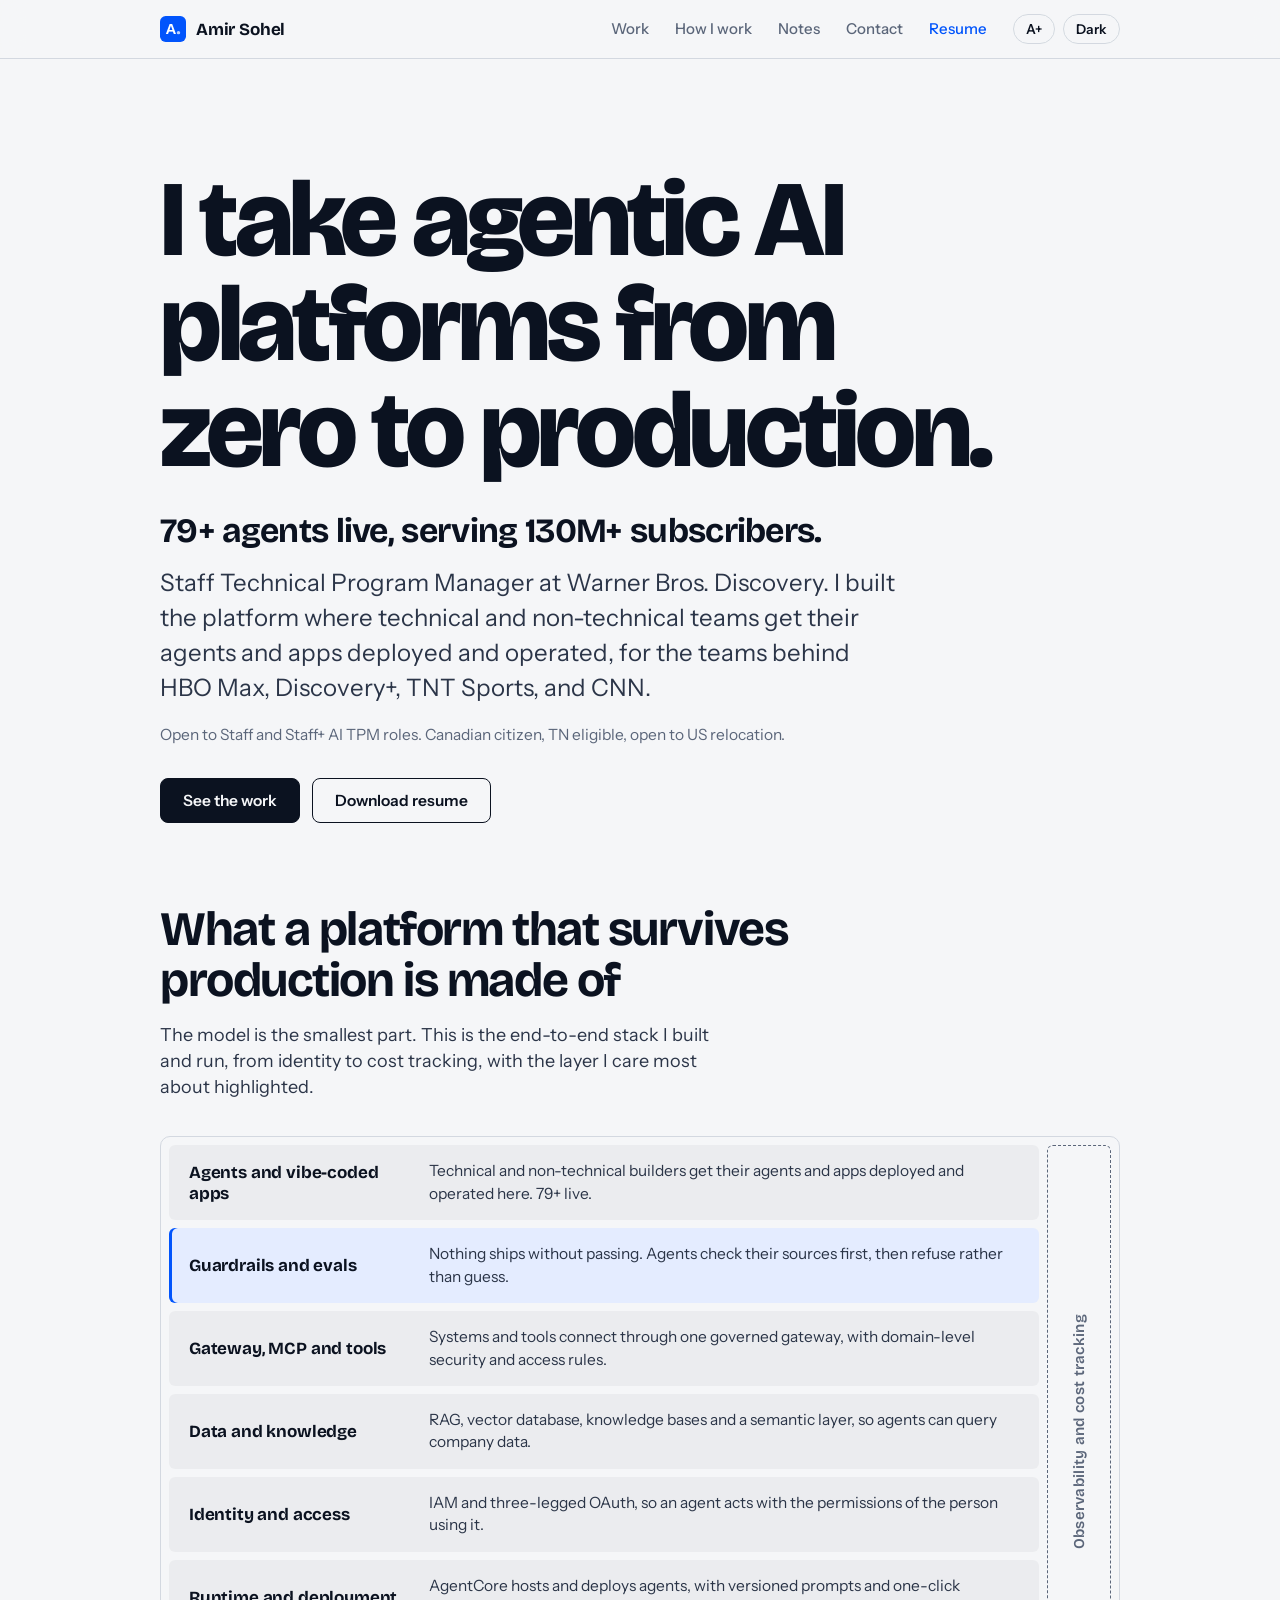
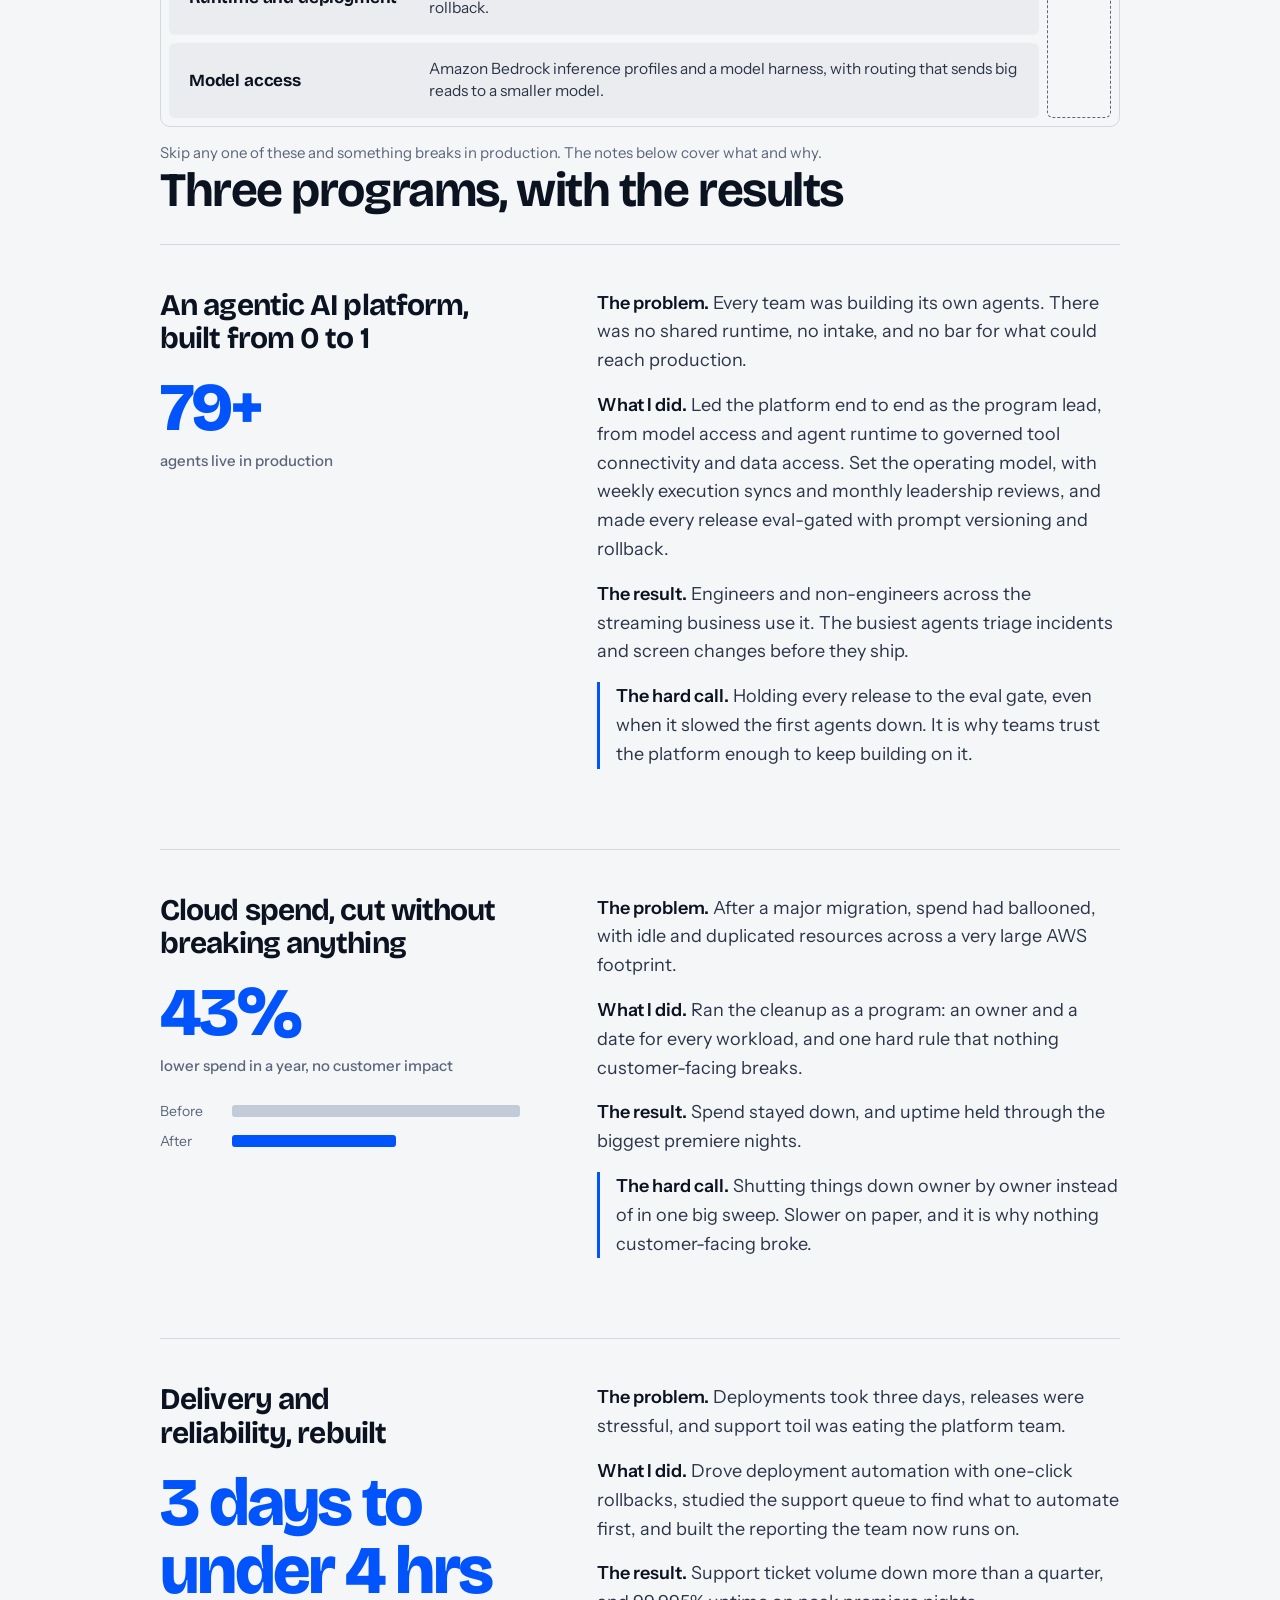
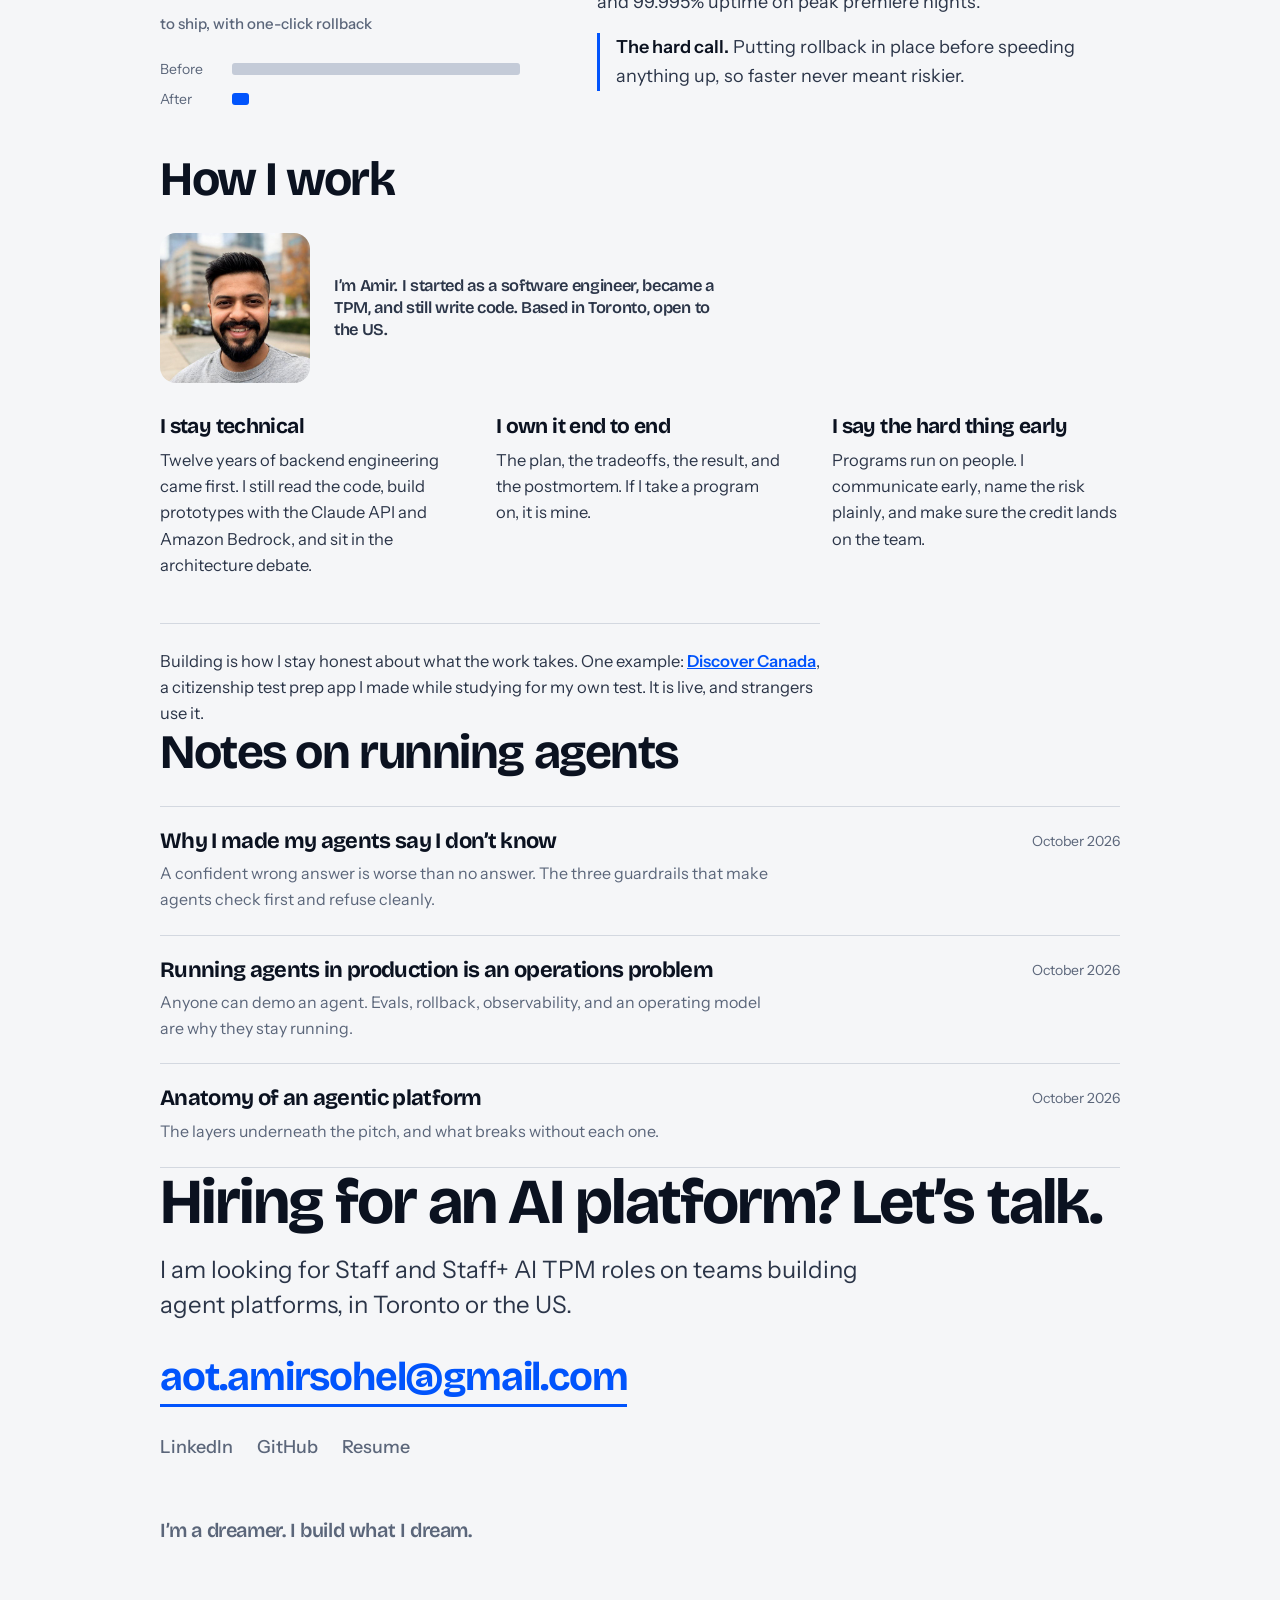
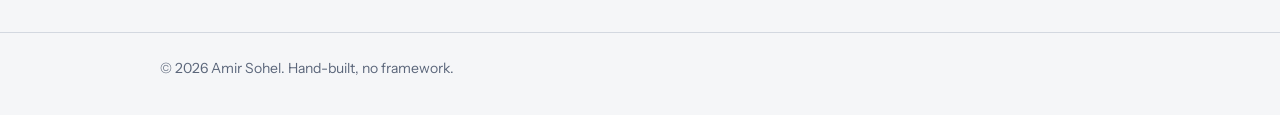
==== commit 5d1b1f97: "Add files via upload Updated version." ====
--- a/index.html
+++ b/index.html
@@ -1,430 +1,333 @@
 <!doctype html>
-<html lang="en" data-theme="light">
+<html lang="en">
 <head>
-  <meta charset="utf-8">
-  <meta name="viewport" content="width=device-width, initial-scale=1">
-  <title>Amir Sohel | Staff Technical Program Manager</title>
-  <meta name="description" content="Amir Sohel is a Staff Technical Program Manager at Warner Bros. Discovery who builds agentic AI platforms that work in production.">
-  <link rel="icon" type="image/svg+xml" href="favicon.svg">
-  <script>
-    (function () {
-      try {
-        var t = localStorage.getItem("theme");
-        if (!t) { t = window.matchMedia("(prefers-color-scheme: dark)").matches ? "dark" : "light"; }
-        document.documentElement.setAttribute("data-theme", t);
-      } catch (e) { document.documentElement.setAttribute("data-theme", "light"); }
-    })();
-  </script>
-  <link rel="preconnect" href="https://fonts.googleapis.com">
-  <link rel="preconnect" href="https://fonts.gstatic.com" crossorigin>
-  <link href="https://fonts.googleapis.com/css2?family=Space+Grotesk:wght@500;600;700&family=Inter:wght@400;500;600&display=swap" rel="stylesheet">
-  <link rel="stylesheet" href="styles.css">
+<meta charset="utf-8">
+<meta name="viewport" content="width=device-width, initial-scale=1">
+<title>Amir Sohel | Staff Technical Program Manager, AI platforms</title>
+<meta name="description" content="Staff TPM at Warner Bros. Discovery. I take agentic AI platforms from zero to production: 79+ agents live, serving 130M+ subscribers.">
+<meta property="og:title" content="Amir Sohel | Staff TPM, AI platforms">
+<meta property="og:description" content="I take agentic AI platforms from zero to production. 79+ agents live, serving 130M+ subscribers.">
+<meta property="og:image" content="https://amir-sohel-builds.github.io/og.png">
+<meta property="og:url" content="https://amir-sohel-builds.github.io/">
+<meta property="og:type" content="website">
+<meta name="twitter:card" content="summary_large_image">
+<link rel="icon" type="image/svg+xml" href="favicon.svg">
+<script>try{var r=document.documentElement,t=localStorage.getItem("theme");if(t)r.setAttribute("data-theme",t);if(localStorage.getItem("size")==="large")r.setAttribute("data-size","large");}catch(e){}</script>
+<link rel="preconnect" href="https://fonts.googleapis.com">
+<link rel="preconnect" href="https://fonts.gstatic.com" crossorigin>
+<link href="https://fonts.googleapis.com/css2?family=Bricolage+Grotesque:opsz,wght@12..96,600..800&family=Instrument+Sans:wght@400;500;600&display=swap" rel="stylesheet">
+<style>
+:root {
+  --paper: #f5f6f8;
+  --ink: #0b1220;
+  --soft: #2b3548;
+  --muted: #5b667a;
+  --rule: #d3d8e0;
+  --blue: #0154fc;
+  --wash: #e4ecff;
+  --bar: #c4cbd8;
+  --display: "Bricolage Grotesque", "Helvetica Neue", Arial, sans-serif;
+  --text: "Instrument Sans", -apple-system, "Helvetica Neue", Arial, sans-serif;
+}
+@media (prefers-color-scheme: dark) {
+  :root:not([data-theme="light"]) {
+    --paper: #0a0f1a; --ink: #eef2f9; --soft: #c9d3e4; --muted: #93a1ba;
+    --rule: #25304a; --blue: #6ea8fe; --wash: #12224a; --bar: #2c3a58;
+  }
+}
+:root[data-theme="dark"] {
+    --paper: #0a0f1a; --ink: #eef2f9; --soft: #c9d3e4; --muted: #93a1ba;
+    --rule: #25304a; --blue: #6ea8fe; --wash: #12224a; --bar: #2c3a58;
+}
+html[data-size="large"] body { zoom: 1.15; }
+* { margin: 0; padding: 0; box-sizing: border-box; }
+html { scroll-behavior: smooth; scroll-padding-top: 72px; }
+body { background: var(--paper); color: var(--ink); font: 400 18px/1.6 var(--text); -webkit-font-smoothing: antialiased; }
+a { color: inherit; }
+a:focus-visible { outline: 2px solid var(--blue); outline-offset: 3px; }
+::selection { background: var(--blue); color: #fff; }
+.wrap { max-width: 1040px; margin: 0 auto; padding: 0 clamp(20px, 5vw, 40px); }
+
+/* nav */
+.nav { position: sticky; top: 0; z-index: 10; background: color-mix(in srgb, var(--paper) 88%, transparent); backdrop-filter: blur(12px); -webkit-backdrop-filter: blur(12px); border-bottom: 1px solid var(--rule); }
+.nav .wrap { display: flex; align-items: center; justify-content: space-between; height: 58px; }
+.brand { display: flex; align-items: center; gap: 10px; font: 700 17px var(--display); letter-spacing: -0.01em; text-decoration: none; }
+.brand img { width: 26px; height: 26px; display: block; }
+.nav ul { display: flex; gap: 26px; list-style: none; font-size: 15px; font-weight: 500; }
+.nav ul a { text-decoration: none; color: var(--muted); }
+.nav ul a:hover { color: var(--ink); }
+.nav ul .resume { color: var(--blue); }
+.navr { display: flex; align-items: center; gap: 26px; }
+.tools { display: flex; gap: 8px; }
+.tools button { font: 600 13.5px var(--text); color: var(--ink); background: transparent; border: 1px solid var(--rule); border-radius: 999px; padding: 6px 12px; cursor: pointer; }
+.tools button:hover, .tools button[aria-pressed="true"] { border-color: var(--blue); color: var(--blue); }
+.tools button:focus-visible { outline: 2px solid var(--blue); outline-offset: 2px; }
+@media (max-width: 640px) { .nav ul li.opt { display: none; } .nav ul, .navr { gap: 12px; } }
+
+/* type */
+h1, h2, h3 { font-family: var(--display); letter-spacing: -0.03em; text-wrap: balance; }
+h1 { font-weight: 800; font-size: clamp(44px, 8.4vw, 108px); line-height: 0.98; letter-spacing: -0.04em; max-width: 11em; }
+h2 { font-weight: 700; font-size: clamp(30px, 4.4vw, 48px); line-height: 1.06; }
+h3 { font-weight: 700; font-size: clamp(22px, 2.8vw, 30px); line-height: 1.12; }
+.lede { font-size: clamp(19px, 2.2vw, 24px); line-height: 1.45; color: var(--soft); max-width: 31em; }
+section { padding-top: clamp(72px, 11vh, 120px); }
+
+/* hero */
+.hero { padding-top: clamp(64px, 12vh, 130px); }
+.hero .proof { margin-top: 28px; font: 700 clamp(22px, 3.2vw, 34px)/1.15 var(--display); letter-spacing: -0.02em; color: var(--ink); }
+.hero .lede { margin-top: 16px; }
+.hero .status { margin-top: 18px; font-size: 15.5px; color: var(--muted); }
+.cta { margin-top: 30px; display: flex; flex-wrap: wrap; gap: 12px; }
+.btn { display: inline-block; font: 600 15.5px var(--text); text-decoration: none; padding: 12px 22px; border-radius: 8px; border: 1px solid var(--ink); }
+.btn.primary { background: var(--ink); color: var(--paper); }
+.btn.primary:hover { background: var(--blue); border-color: var(--blue); color: #fff; }
+.btn.ghost:hover { border-color: var(--blue); color: var(--blue); }
+
+/* platform stack: the one signature element */
+.platform { padding-top: clamp(56px, 9vh, 96px); }
+.platform h2 { max-width: 14em; }
+.platform .lede { margin-top: 16px; font-size: 18px; }
+.stack { margin-top: 36px; list-style: none; display: grid; grid-template-columns: 1fr 64px; gap: 8px; border: 1px solid var(--rule); border-radius: 10px; padding: 8px; }
+.stack li.layer { display: grid; grid-template-columns: minmax(150px, 220px) 1fr; gap: 20px; align-items: center; padding: 15px 20px; border-radius: 6px; background: color-mix(in srgb, var(--ink) 4%, transparent); }
+.stack li.layer b { font: 700 17px var(--display); letter-spacing: -0.01em; }
+.stack li.layer span { font-size: 15.5px; color: var(--soft); line-height: 1.45; }
+.stack li.layer.key { background: var(--wash); box-shadow: inset 3px 0 0 var(--blue); }
+.stack li.watch { grid-column: 2; grid-row: 1 / 8; display: flex; align-items: center; justify-content: center; border: 1px dashed var(--muted); border-radius: 6px; }
+.stack li.watch b { writing-mode: vertical-rl; transform: rotate(180deg); font: 600 15px var(--display); color: var(--muted); letter-spacing: 0.02em; }
+.stack-note { margin-top: 14px; font-size: 15px; color: var(--muted); }
+@media (max-width: 700px) {
+  .stack { grid-template-columns: 1fr; }
+  .stack li.layer { grid-template-columns: 1fr; gap: 4px; }
+  .stack li.watch { grid-column: 1; grid-row: auto; padding: 10px; }
+  .stack li.watch b { writing-mode: horizontal-tb; transform: none; }
+}
+/* one orchestrated moment: the stack builds bottom up on load */
+@keyframes build { from { opacity: 0; transform: translateY(12px); } to { opacity: 1; transform: none; } }
+.stack li { animation: build 0.6s cubic-bezier(.2,.7,.2,1) both; animation-delay: calc(var(--i) * 110ms + 250ms); }
+
+/* work */
+.work > h2 { margin-bottom: 8px; }
+.case { display: grid; grid-template-columns: 5fr 7fr; gap: clamp(24px, 5vw, 64px); padding: 44px 0; border-top: 1px solid var(--rule); margin-top: 36px; }
+.case:first-of-type { margin-top: 28px; }
+.case .big { margin-top: 18px; font: 800 clamp(40px, 6vw, 68px)/1 var(--display); letter-spacing: -0.04em; color: var(--blue); }
+.case .big small { display: block; margin-top: 8px; font: 500 15px/1.4 var(--text); letter-spacing: 0; color: var(--muted); }
+.case p { color: var(--soft); max-width: 36em; }
+.case p + p { margin-top: 16px; }
+.case p b { color: var(--ink); font-weight: 600; }
+.case .call { padding-left: 16px; border-left: 3px solid var(--blue); }
+.bars { margin-top: 24px; display: grid; gap: 8px; max-width: 360px; font-size: 14px; color: var(--muted); }
+.bars div { display: grid; grid-template-columns: 62px 1fr; align-items: center; gap: 10px; }
+.bars i { display: block; height: 12px; border-radius: 3px; background: var(--bar); width: var(--w); }
+.bars div:last-child i { background: var(--blue); }
+@media (max-width: 800px) { .case { grid-template-columns: 1fr; gap: 20px; } }
+
+/* how i work */
+.about { margin-top: 28px; display: flex; align-items: center; gap: 24px; }
+.about img { width: 150px; height: 150px; border-radius: 16px; object-fit: cover; flex: none; }
+.about p { font: 600 clamp(19px, 2.4vw, 24px)/1.35 var(--display); letter-spacing: -0.02em; max-width: 24em; }
+@media (max-width: 560px) { .about { flex-direction: column; align-items: flex-start; } }
+.how .cols { margin-top: 32px; display: grid; grid-template-columns: repeat(3, 1fr); gap: clamp(20px, 4vw, 48px); }
+.how h3 { font-size: 21px; margin-bottom: 8px; }
+.how p { color: var(--soft); font-size: 16.5px; }
+.built { margin-top: 44px; padding-top: 24px; border-top: 1px solid var(--rule); color: var(--soft); max-width: 40em; }
+.built a { color: var(--blue); font-weight: 600; }
+@media (max-width: 800px) { .how .cols { grid-template-columns: 1fr; } }
+
+/* notes */
+.notes ul { margin-top: 28px; list-style: none; border-top: 1px solid var(--rule); }
+.notes li a { display: grid; grid-template-columns: 1fr auto; gap: 8px 24px; padding: 22px 0; border-bottom: 1px solid var(--rule); text-decoration: none; }
+.notes li a:hover h3 { color: var(--blue); }
+.notes h3 { font-size: 22px; }
+.notes p { grid-column: 1; color: var(--muted); font-size: 16px; max-width: 38em; }
+.notes time { grid-column: 2; grid-row: 1; font-size: 14px; color: var(--muted); white-space: nowrap; align-self: center; }
+
+/* contact */
+.contact { padding-bottom: clamp(64px, 10vh, 110px); }
+.contact h2 { font-size: clamp(34px, 5.4vw, 64px); }
+.contact .lede { margin-top: 18px; }
+.email { display: inline-block; margin-top: 30px; font: 700 clamp(22px, 4vw, 40px) var(--display); letter-spacing: -0.03em; text-decoration: none; color: var(--blue); border-bottom: 3px solid var(--blue); padding-bottom: 3px; word-break: break-word; }
+.links { margin-top: 26px; display: flex; gap: 24px; flex-wrap: wrap; font-weight: 500; }
+.links a { color: var(--muted); text-decoration: none; }
+.links a:hover { color: var(--ink); }
+.sign { margin-top: 56px; font: 600 20px var(--display); letter-spacing: -0.02em; color: var(--muted); }
+footer { border-top: 1px solid var(--rule); padding: 24px 0 36px; font-size: 14px; color: var(--muted); }
+
+@media (prefers-reduced-motion: reduce) {
+  html { scroll-behavior: auto; }
+  .stack li { animation: none; }
+}
+</style>
 </head>
 <body>
 
-  <header class="nav">
-    <div class="wrap nav-inner">
-      <a class="brand" href="#overview" data-tab-link="overview"><svg class="brand-mark" viewBox="0 0 64 64" aria-hidden="true"><rect width="64" height="64" rx="14" fill="#0154fc"/><text x="27" y="45" font-family="'Space Grotesk', Arial, sans-serif" font-size="37" font-weight="700" fill="#ffffff" text-anchor="middle">A</text><circle cx="45.5" cy="41" r="4.2" fill="#b9d0ff"/></svg>Amir Sohel</a>
-      <div class="nav-actions">
-        <a class="nav-resume" href="resume.pdf" download>Resume</a>
-        <button class="theme-toggle" id="themeToggle" type="button" aria-label="Toggle color theme">
-          <svg class="icon-moon" viewBox="0 0 24 24" fill="none" stroke="currentColor" stroke-width="2" stroke-linecap="round" stroke-linejoin="round" aria-hidden="true"><path d="M21 12.8A9 9 0 1 1 11.2 3a7 7 0 0 0 9.8 9.8z"/></svg>
-          <svg class="icon-sun" viewBox="0 0 24 24" fill="none" stroke="currentColor" stroke-width="2" stroke-linecap="round" stroke-linejoin="round" aria-hidden="true"><circle cx="12" cy="12" r="4"/><path d="M12 2v2M12 20v2M4.9 4.9l1.4 1.4M17.7 17.7l1.4 1.4M2 12h2M20 12h2M4.9 19.1l1.4-1.4M17.7 6.3l1.4-1.4"/></svg>
-        </button>
-      </div>
+<header class="nav">
+  <div class="wrap">
+    <a class="brand" href="#top"><img src="favicon.svg" alt="">Amir Sohel</a>
+    <div class="navr"><ul>
+      <li class="opt"><a href="#work">Work</a></li>
+      <li class="opt"><a href="#how">How I work</a></li>
+      <li class="opt"><a href="#notes">Notes</a></li>
+      <li class="opt"><a href="#contact">Contact</a></li>
+      <li><a class="resume" href="resume.pdf" download>Resume</a></li>
+    </ul>
+    <div class="tools">
+      <button id="sizeToggle" type="button" aria-pressed="false" aria-label="Larger text">A+</button>
+      <button id="themeToggle" type="button">Dark</button>
+    </div></div>
+  </div>
+</header>
+
+<main id="top">
+
+  <section class="hero wrap">
+    <h1>I take agentic AI platforms from zero to production.</h1>
+    <p class="proof">79+ agents live, serving 130M+ subscribers.</p>
+    <p class="lede">Staff Technical Program Manager at Warner Bros. Discovery. I built the platform where technical and non-technical teams get their agents and apps deployed and operated, for the teams behind HBO Max, Discovery+, TNT Sports, and CNN.</p>
+    <p class="status">Open to Staff and Staff+ AI TPM roles. Canadian citizen, TN eligible, open to US relocation.</p>
+    <p class="cta">
+      <a class="btn primary" href="#work">See the work</a>
+      <a class="btn ghost" href="resume.pdf" download>Download resume</a>
+    </p>
+  </section>
+
+  <section class="platform wrap" aria-labelledby="platform-h">
+    <h2 id="platform-h">What a platform that survives production is made of</h2>
+    <p class="lede">The model is the smallest part. This is the end-to-end stack I built and run, from identity to cost tracking, with the layer I care most about highlighted.</p>
+    <ol class="stack">
+      <li class="layer" style="--i:6"><b>Agents and vibe-coded apps</b><span>Technical and non-technical builders get their agents and apps deployed and operated here. 79+ live.</span></li>
+      <li class="layer key" style="--i:5"><b>Guardrails and evals</b><span>Nothing ships without passing. Agents check their sources first, then refuse rather than guess.</span></li>
+      <li class="layer" style="--i:4"><b>Gateway, MCP and tools</b><span>Systems and tools connect through one governed gateway, with domain-level security and access rules.</span></li>
+      <li class="layer" style="--i:3"><b>Data and knowledge</b><span>RAG, vector database, knowledge bases and a semantic layer, so agents can query company data.</span></li>
+      <li class="layer" style="--i:2"><b>Identity and access</b><span>IAM and three-legged OAuth, so an agent acts with the permissions of the person using it.</span></li>
+      <li class="layer" style="--i:1"><b>Runtime and deployment</b><span>AgentCore hosts and deploys agents, with versioned prompts and one-click rollback.</span></li>
+      <li class="layer" style="--i:0"><b>Model access</b><span>Amazon Bedrock inference profiles and a model harness, with routing that sends big reads to a smaller model.</span></li>
+      <li class="watch" style="--i:7"><b>Observability and cost tracking</b></li>
+    </ol>
+    <p class="stack-note">Skip any one of these and something breaks in production. The notes below cover what and why.</p>
+  </section>
+
+  <section class="work wrap" id="work" aria-labelledby="work-h">
+    <h2 id="work-h">Three programs, with the results</h2>
+
+    <article class="case">
+      <div>
+        <h3>An agentic AI platform, built from 0 to 1</h3>
+        <p class="big">79+<small>agents live in production</small></p>
+      </div>
+      <div>
+        <p><b>The problem.</b> Every team was building its own agents. There was no shared runtime, no intake, and no bar for what could reach production.</p>
+        <p><b>What I did.</b> Led the platform end to end as the program lead, from model access and agent runtime to governed tool connectivity and data access. Set the operating model, with weekly execution syncs and monthly leadership reviews, and made every release eval-gated with prompt versioning and rollback.</p>
+        <p><b>The result.</b> Engineers and non-engineers across the streaming business use it. The busiest agents triage incidents and screen changes before they ship.</p>
+        <p class="call"><b>The hard call.</b> Holding every release to the eval gate, even when it slowed the first agents down. It is why teams trust the platform enough to keep building on it.</p>
+      </div>
+    </article>
+
+    <article class="case">
+      <div>
+        <h3>Cloud spend, cut without breaking anything</h3>
+        <p class="big">43%<small>lower spend in a year, no customer impact</small></p>
+        <div class="bars" aria-label="Spend index, before 100, after 57">
+          <div>Before<i style="--w:100%"></i></div>
+          <div>After<i style="--w:57%"></i></div>
+        </div>
+      </div>
+      <div>
+        <p><b>The problem.</b> After a major migration, spend had ballooned, with idle and duplicated resources across a very large AWS footprint.</p>
+        <p><b>What I did.</b> Ran the cleanup as a program: an owner and a date for every workload, and one hard rule that nothing customer-facing breaks.</p>
+        <p><b>The result.</b> Spend stayed down, and uptime held through the biggest premiere nights.</p>
+        <p class="call"><b>The hard call.</b> Shutting things down owner by owner instead of in one big sweep. Slower on paper, and it is why nothing customer-facing broke.</p>
+      </div>
+    </article>
+
+    <article class="case">
+      <div>
+        <h3>Delivery and reliability, rebuilt</h3>
+        <p class="big">3 days to under 4 hrs<small>to ship, with one-click rollback</small></p>
+        <div class="bars" aria-label="Time to deploy, before 72 hours, after under 4 hours">
+          <div>Before<i style="--w:100%"></i></div>
+          <div>After<i style="--w:6%"></i></div>
+        </div>
+      </div>
+      <div>
+        <p><b>The problem.</b> Deployments took three days, releases were stressful, and support toil was eating the platform team.</p>
+        <p><b>What I did.</b> Drove deployment automation with one-click rollbacks, studied the support queue to find what to automate first, and built the reporting the team now runs on.</p>
+        <p><b>The result.</b> Support ticket volume down more than a quarter, and 99.995% uptime on peak premiere nights.</p>
+        <p class="call"><b>The hard call.</b> Putting rollback in place before speeding anything up, so faster never meant riskier.</p>
+      </div>
+    </article>
+  </section>
+
+  <section class="how wrap" id="how" aria-labelledby="how-h">
+    <h2 id="how-h">How I work</h2>
+    <div class="about">
+      <img src="me.jpg" width="150" height="150" alt="Amir Sohel" loading="lazy">
+      <p>I&rsquo;m Amir. I started as a software engineer, became a TPM, and still write code. Based in Toronto, open to the US.</p>
     </div>
-    <div class="wrap">
-      <div class="tabbar" role="tablist" aria-label="Portfolio sections">
-        <button class="tab is-active" type="button" role="tab" id="tab-overview" aria-controls="panel-overview" aria-selected="true" data-tab="overview">Overview</button>
-        <button class="tab" type="button" role="tab" id="tab-work" aria-controls="panel-work" aria-selected="false" data-tab="work">Work</button>
-        <button class="tab" type="button" role="tab" id="tab-skills" aria-controls="panel-skills" aria-selected="false" data-tab="skills">Skills</button>
-        <button class="tab" type="button" role="tab" id="tab-notes" aria-controls="panel-notes" aria-selected="false" data-tab="notes">Notes</button>
-        <button class="tab" type="button" role="tab" id="tab-contact" aria-controls="panel-contact" aria-selected="false" data-tab="contact">Contact</button>
+    <div class="cols">
+      <div>
+        <h3>I stay technical</h3>
+        <p>Twelve years of backend engineering came first. I still read the code, build prototypes with the Claude API and Amazon Bedrock, and sit in the architecture debate.</p>
+      </div>
+      <div>
+        <h3>I own it end to end</h3>
+        <p>The plan, the tradeoffs, the result, and the postmortem. If I take a program on, it is mine.</p>
+      </div>
+      <div>
+        <h3>I say the hard thing early</h3>
+        <p>Programs run on people. I communicate early, name the risk plainly, and make sure the credit lands on the team.</p>
       </div>
     </div>
-  </header>
-
-  <main id="top">
-
-    <!-- ============ OVERVIEW ============ -->
-    <section class="tab-panel" id="panel-overview" role="tabpanel" aria-labelledby="tab-overview">
-
-      <div class="hero wrap">
-        <p class="kicker reveal">Staff Technical Program Manager · Platform Engineering · Agentic AI Infrastructure</p>
-        <h1 class="reveal">I build distributed agentic AI platforms, live at global scale.</h1>
-        <p class="sub reveal">Staff Technical Program Manager at Warner Bros. Discovery. I lead the agentic AI platform behind HBO Max, from the first prototype to dozens of agents running in production today.</p>
-        <p class="hero-meta reveal">Canadian citizen · TN eligible · Open to US relocation</p>
-        <p class="hero-cta reveal">
-          <button class="btn btn-primary" type="button" data-tab-link="work">See the work</button>
-          <a class="btn btn-ghost" href="resume.pdf" download>Download resume</a>
-        </p>
-      </div>
-
-      <div class="wrap">
-        <div class="stats" aria-label="Impact in numbers">
-          <div class="stat reveal">
-            <p class="stat-value"><span class="count" data-target="130" data-decimals="0">130</span><span class="stat-suffix">M+</span></p>
-            <p class="stat-label">Subscribers on the platform</p>
-          </div>
-          <div class="stat reveal">
-            <p class="stat-value"><span class="count" data-target="43" data-decimals="0">43</span><span class="stat-suffix">%</span></p>
-            <p class="stat-label">Cloud spend cut in a year</p>
-          </div>
-          <div class="stat reveal">
-            <p class="stat-value"><span class="count" data-target="99.995" data-decimals="3">99.995</span><span class="stat-suffix">%</span></p>
-            <p class="stat-label">Uptime on peak premiere nights</p>
-          </div>
-          <div class="stat reveal">
-            <p class="stat-value"><span class="stat-prefix">Under </span><span class="count" data-target="4" data-decimals="0">4</span><span class="stat-suffix"> hrs</span></p>
-            <p class="stat-label">Deployments, down from three days</p>
-          </div>
-        </div>
-      </div>
-
-      <div class="section wrap">
-        <p class="kicker reveal">The journey</p>
-        <h2 class="reveal">Where I started, and what I do now.</h2>
-
-        <div class="journey">
-          <article class="jstop reveal">
-            <p class="jstop-when">2014</p>
-            <div>
-              <h3>Started as a software engineer</h3>
-              <p>Backend systems at Cognizant, building for a Fortune 100 retailer: payments, inventory, pricing. Distributed systems in Java and Spring Boot, with REST and GraphQL APIs, built for peak days when traffic spikes to tens of thousands of transactions a minute across thousands of stores. This is where I learned what "it has to work" means.</p>
-            </div>
-          </article>
-          <article class="jstop reveal">
-            <p class="jstop-when">2022</p>
-            <div>
-              <h3>Senior TPM, Xactly</h3>
-              <p>Moved into program management at a B2B SaaS company. Identity transformation, platform modernization, and a security remediation program that closed every finding on schedule.</p>
-            </div>
-          </article>
-          <article class="jstop reveal">
-            <p class="jstop-when">2025</p>
-            <div>
-              <h3>Staff TPM, Warner Bros. Discovery</h3>
-              <p>The platform engineering organization behind HBO Max and WBD streaming. I am the program lead for the platforms those teams build on.</p>
-            </div>
-          </article>
-          <article class="jstop reveal">
-            <p class="jstop-when">Today</p>
-            <div>
-              <h3>I run an agentic AI platform</h3>
-              <p>Built from 0 to 1: dozens of agents live in production, with the evals, guardrails, and operating model that keep them safe to run.</p>
-            </div>
-          </article>
-        </div>
-      </div>
-
-      <div class="section wrap">
-        <p class="kicker reveal">Why me</p>
-        <h2 class="reveal">Agentic platforms are the thing I do.</h2>
-        <p class="body reveal">If a team needs an agentic platform that survives contact with production, this is the record they are buying.</p>
-
-        <div class="pillars">
-          <article class="pillar reveal">
-            <h3>Shipped, not theorized</h3>
-            <p>The platform is not a pilot. Dozens of agents run in production today, on real traffic, for a streaming service with 130M+ subscribers.</p>
-          </article>
-          <article class="pillar reveal">
-            <h3>I build it myself</h3>
-            <p>Eight years as a backend engineer before program management, building distributed systems in Java and Spring Boot, with REST and GraphQL APIs that had to hold up at retail scale. I still write agents and tools with the Claude API and Amazon Bedrock, so the architecture calls are grounded in code, not slides.</p>
-          </article>
-          <article class="pillar reveal">
-            <h3>Safe to run</h3>
-            <p>Evals before release, prompt versioning, rollback, guardrails, observability. I also built source-first guardrails that teams add to their own agents, so an agent checks its sources first and refuses instead of inventing an answer.</p>
-          </article>
-          <article class="pillar reveal">
-            <h3>The operating model comes with it</h3>
-            <p>Intake, prioritization, weekly execution, monthly reviews. A platform is a program, not a launch, and I run it like one.</p>
-          </article>
-        </div>
-
-        <p class="kicker reveal" style="margin-top: 72px;">How I work</p>
-        <h2 class="reveal">The craft.</h2>
-        <div class="pillars">
-          <article class="pillar reveal">
-            <h3>Stay technical</h3>
-            <p>I read the code, build the prototypes, and sit in the architecture debate. The T in TPM is not decorative.</p>
-          </article>
-          <article class="pillar reveal">
-            <h3>Dream it, own it</h3>
-            <p>If I take a program on, it is mine end to end: the plan, the tradeoffs, the result, and the postmortem.</p>
-          </article>
-          <article class="pillar reveal">
-            <h3>Lead with empathy</h3>
-            <p>Programs run on people. I communicate early, say the hard thing plainly, and make sure the credit lands on the team.</p>
-          </article>
-          <article class="pillar reveal">
-            <h3>Live in the future</h3>
-            <p>Build for where the work is going. Every platform choice gets asked what it looks like in two years.</p>
-          </article>
-          <article class="pillar reveal">
-            <h3>Long-term impact first</h3>
-            <p>Quick wins are fine. Compounding ones are better. I plan for the second kind.</p>
-          </article>
-          <article class="pillar reveal">
-            <h3>Move fast, with guardrails</h3>
-            <p>Speed is safe when evals, versioning, and rollback are already in place. Then fast is just fast.</p>
-          </article>
-        </div>
-
-        <p class="group-head reveal">Built by hand</p>
-        <p class="body reveal">Program management is my job. Building is how I stay honest about what the work actually takes.</p>
-        <div class="cards">
-          <article class="card reveal">
-            <p class="card-top"><span class="live-badge"><span class="live-dot"></span>Live</span></p>
-            <h3>Discover Canada: Citizenship Test Prep</h3>
-            <p>I built this while preparing for my own Canadian citizenship test. Category quizzes, a timed test mode, 60 flashcards, and a one-page cheat sheet. It is live, and strangers use it.</p>
-            <p class="card-link"><a href="https://amir0225.github.io/canadacitizentestprep/" target="_blank" rel="noopener">Open the app</a></p>
-          </article>
-
-          <article class="card reveal">
-            <p class="card-top"><span class="card-tag">Developer docs</span></p>
-            <h3>Platform docs, in one place</h3>
-            <p>Developer docs were scattered across pages nobody could find. I built one site that lays out onboarding and the platform journey end to end, so a new engineer can find the answer without asking around.</p>
-          </article>
-
-          <article class="card reveal">
-            <p class="card-top"><span class="card-tag">Personal tooling</span></p>
-            <h3>Signal, a personal assistant app</h3>
-            <p>An app I built for me and my team. It collects the mentions and follow-ups scattered across my work tools into one place for the day: a focus list for the week, goal health at a glance, and alerts when something needs me. A built-in launcher starts any agent in the library with one click. It runs locally and adapts to whoever opens it.</p>
-          </article>
-        </div>
-      </div>
-
-    </section>
-
-    <!-- ============ WORK ============ -->
-    <section class="tab-panel" id="panel-work" role="tabpanel" aria-labelledby="tab-work" hidden>
-      <div class="section wrap panel-top">
-        <p class="kicker reveal">Selected work</p>
-        <h2 class="reveal">The work, with the receipts.</h2>
-
-        <article class="case reveal">
-          <p class="case-index">01</p>
-          <h3>An agentic AI platform, built 0 to 1</h3>
-          <div class="case-grid">
-            <div>
-              <p class="case-label">The problem</p>
-              <p>Every team was building its own agents. No shared runtime, no intake, and no bar for what could ship to production.</p>
-            </div>
-            <div>
-              <p class="case-label">What I did</p>
-              <p>Built the platform from 0 to 1 as the program lead. Set the operating model, weekly execution syncs and monthly leadership reviews, and made every release eval-gated, with prompt versioning and rollback.</p>
-            </div>
-            <div>
-              <p class="case-label">The result</p>
-              <p>Dozens of agents live in production, used by engineering and product teams across the streaming business. The busiest ones triage incidents and screen changes before they ship.</p>
-            </div>
-          </div>
-        </article>
-
-        <article class="case reveal">
-          <p class="case-index">02</p>
-          <h3>Cloud spend, cut 43% in a year</h3>
-          <div class="case-grid">
-            <div>
-              <p class="case-label">The problem</p>
-              <p>After a major migration, cloud spend had ballooned, with idle and duplicated resources spread across a very large AWS footprint.</p>
-            </div>
-            <div>
-              <p class="case-label">What I did</p>
-              <p>Ran the cleanup as a program: an owner and a date for every workload, and a hard rule that nothing customer-facing breaks.</p>
-            </div>
-            <div>
-              <p class="case-label">The result</p>
-              <p>Spend down 43% year over year, and it stayed down. No customer impact.</p>
-            </div>
-          </div>
-        </article>
-
-        <article class="case reveal">
-          <p class="case-index">03</p>
-          <h3>Reliability and delivery, rebuilt</h3>
-          <div class="case-grid">
-            <div>
-              <p class="case-label">The problem</p>
-              <p>Deployments took three days, releases were nerve-wracking, and support toil was eating the platform team.</p>
-            </div>
-            <div>
-              <p class="case-label">What I did</p>
-              <p>Drove deployment automation with one-click rollbacks, studied the support queue to find what to automate first, and built the reporting the team now runs on.</p>
-            </div>
-            <div>
-              <p class="case-label">The result</p>
-              <p>Deployments under four hours. Support ticket volume down more than a quarter. 99.995% uptime on the biggest premiere nights.</p>
-            </div>
-          </div>
-        </article>
-      </div>
-    </section>
-
-    <!-- ============ SKILLS ============ -->
-    <section class="tab-panel" id="panel-skills" role="tabpanel" aria-labelledby="tab-skills" hidden>
-      <div class="section wrap panel-top">
-        <p class="kicker reveal">The shelf</p>
-        <h2 class="reveal">What I build with.</h2>
-        <p class="body reveal">This is the shelf: the agents, guardrails, and reporting I built for the platform I run. Nobody has to chase status. The systems report themselves.</p>
-
-        <p class="group-head reveal">The platform, in production</p>
-        <div class="cards">
-          <article class="card card-wide reveal">
-            <p class="card-top"><span class="live-badge"><span class="live-dot"></span>Live</span></p>
-            <h3>Agents inside the workflows engineers already use</h3>
-            <p>The platform&rsquo;s agents do first-pass incident triage, with the context attached before the on-call even opens the case. They screen change requests against history before the change ships, and they categorize and route the support and planning work that used to eat the team&rsquo;s week. Underneath sit the platform services: model access, an agent runtime, a tool gateway, and observability. Every agent ships behind eval gates, with versioned prompts and rollback ready.</p>
-          </article>
-        </div>
-
-        <p class="group-head reveal">Source-first guardrails</p>
-        <div class="cards">
-          <article class="card card-wide reveal">
-            <p class="card-top"><span class="card-tag">Guardrails</span></p>
-            <h3>Three rules so agents answer from sources</h3>
-            <p>A small set of guardrails I wrote, published for other teams to add to their own agents. They exist because agents sound confident when they are guessing, and a confident wrong answer costs more than no answer.</p>
-            <ul class="dash-list">
-              <li><strong>Declare before answering</strong><span>The agent states what it knows, what it is inferring, and what it cannot verify, before it answers. Past a point, it refuses.</span></li>
-              <li><strong>Look it up at the source</strong><span>When there is a gap, the agent checks the source you name: a document, a codebase, a record. If the answer is not there, it says so instead of improvising.</span></li>
-              <li><strong>Verify your own work</strong><span>Before an agent can report done or fixed, it has to show what it checked, what scope it covered, and what it might have missed.</span></li>
-            </ul>
-          </article>
-          <article class="card card-wide reveal">
-            <p class="card-top"><span class="card-tag">Cost</span></p>
-            <h3>Model routing, so cost stays honest</h3>
-            <p>Large file reads and document fetches are the quiet budget killer in agent work. I built a routing step that sends those reads to a small, fast model first: it extracts the content into compact notes, and the main model reasons over the notes. The full file never enters the expensive context, and the answers hold up. Before I shared it, I ran a fidelity check across task types to make sure the summaries were not losing what matters.</p>
-          </article>
-        </div>
-
-        <p class="group-head reveal">The agent library</p>
-        <div class="cards">
-          <article class="card card-wide reveal">
-            <p class="card-top"><span class="card-tag">Shared library</span></p>
-            <h3>One library, one install</h3>
-            <p>A shared library of agents that anyone on the platform installs once and gets all of. New agents join through a propose-and-review intake, so the shelf stays trustworthy as it grows.</p>
-          </article>
-        </div>
-        <div class="cards skills-grid">
-          <article class="card reveal">
-            <p class="card-top"><span class="card-tag">Engineering</span></p>
-            <h3>Engineering agents</h3>
-            <p>Staff-level code review, security and architecture review, build failure analysis, and flaky test follow-through. The review work nobody has time for, done before the human pass.</p>
-          </article>
-          <article class="card reveal">
-            <p class="card-top"><span class="card-tag">Operations</span></p>
-            <h3>Operations agents</h3>
-            <p>Incident trend and alert pattern analysis, on-call reporting, and support queue analysis that surfaces themes and automation opportunities.</p>
-          </article>
-          <article class="card reveal">
-            <p class="card-top"><span class="card-tag">Planning</span></p>
-            <h3>Planning agents</h3>
-            <p>Work item evaluation and decomposition, goal tracking, and roadmaps generated from live data. Planning artifacts that maintain themselves.</p>
-          </article>
-          <article class="card reveal">
-            <p class="card-top"><span class="card-tag">Knowledge</span></p>
-            <h3>Knowledge agents</h3>
-            <p>Documentation and team pages evaluated against the standards, with the gaps named instead of implied.</p>
-          </article>
-        </div>
-
-        <p class="group-head reveal">Reporting that runs itself</p>
-        <div class="cards">
-          <article class="card card-wide reveal">
-            <p class="card-top"><span class="live-badge"><span class="live-dot"></span>Live</span></p>
-            <h3>Dashboards that answer the standing questions</h3>
-            <p>I built the reporting system the platform organization runs on. Scheduled pipelines pull the numbers together, AI does the sorting nobody wants to do by hand, and the dashboards refresh on their own. Each one answers a standing question:</p>
-            <ul class="dash-list">
-              <li><strong>Goals</strong><span>How is each goal doing right now?</span></li>
-              <li><strong>Data quality</strong><span>Is the data behind our goals complete and trustworthy?</span></li>
-              <li><strong>Roadmap</strong><span>What is planned, and when?</span></li>
-              <li><strong>Capacity</strong><span>Where is engineering capacity actually going?</span></li>
-              <li><strong>Team outcomes</strong><span>What are teams delivering outside the top-level goals?</span></li>
-              <li><strong>Commitments</strong><span>Did we deliver what we committed to?</span></li>
-              <li><strong>Planning</strong><span>What does the current planning cycle look like at a glance?</span></li>
-              <li><strong>Support</strong><span>What do teams keep asking us for, and why?</span></li>
-            </ul>
-          </article>
-        </div>
-
-        <p class="kicker tools-kicker reveal">Daily tools</p>
-        <ul class="chips reveal">
-          <li>Claude API</li>
-          <li>Amazon Bedrock</li>
-          <li>Bedrock AgentCore</li>
-          <li>MCP</li>
-          <li>Claude Code</li>
-          <li>Java</li>
-          <li>Spring Boot</li>
-          <li>Python</li>
-          <li>TypeScript</li>
-          <li>GraphQL</li>
-          <li>REST APIs</li>
-          <li>AWS</li>
-        </ul>
-      </div>
-    </section>
-
-    <!-- ============ NOTES ============ -->
-    <section class="tab-panel" id="panel-notes" role="tabpanel" aria-labelledby="tab-notes" hidden>
-      <div class="section wrap panel-top">
-        <p class="kicker reveal">Notes</p>
-        <h2 class="reveal">Writing on AI, and the road ahead.</h2>
-        <p class="body reveal">Short notes from the work: what it takes to run agents in production, how these platforms are put together, and where I think this goes. New notes land here as I write them.</p>
-
-        <div class="post-cards">
-          <a class="post-card reveal" href="posts/why-agents-should-say-i-dont-know.html">
-            <p class="post-meta">October 2026 · Guardrails</p>
-            <h3>Why I made my agents say I don&rsquo;t know</h3>
-            <p>A confident wrong answer is worse than no answer. The three guardrails I built so agents check first, refuse cleanly, and prove their own work.</p>
-            <p class="post-read">Read the note</p>
-          </a>
-          <a class="post-card reveal" href="posts/running-agents-in-production.html">
-            <p class="post-meta">October 2026 · Operations</p>
-            <h3>Running agents in production is an operations problem</h3>
-            <p>Anyone can demo an agent. The model was never the hard part. Evals, rollback, observability, and an operating model are why agents stay running.</p>
-            <p class="post-read">Read the note</p>
-          </a>
-          <a class="post-card reveal" href="posts/anatomy-of-an-agentic-platform.html">
-            <p class="post-meta">October 2026 · Architecture</p>
-            <h3>Anatomy of an agentic platform</h3>
-            <p>Model access, runtime, tool gateway, evaluation, observability, guardrails. The layers underneath the pitch, and what breaks without each one.</p>
-            <p class="post-read">Read the note</p>
-          </a>
-        </div>
-      </div>
-    </section>
-
-    <!-- ============ CONTACT ============ -->
-    <section class="tab-panel" id="panel-contact" role="tabpanel" aria-labelledby="tab-contact" hidden>
-      <div class="section wrap panel-top contact-panel">
-        <p class="kicker reveal">Contact</p>
-        <h2 class="reveal">Let&rsquo;s talk.</h2>
-        <p class="body reveal">Open to Staff TPM roles in AI platform and infrastructure. Toronto now, happy to relocate to the US. Canadian citizen, TN eligible.</p>
-        <p class="reveal"><a class="email" href="mailto:aot.amirsohel@gmail.com">aot.amirsohel@gmail.com</a></p>
-        <p class="links reveal">
-          <a href="https://www.linkedin.com/in/asohel" target="_blank" rel="noopener">LinkedIn</a>
-          <a href="https://github.com/amir-sohel-builds" target="_blank" rel="noopener">GitHub</a>
-          <a href="resume.pdf" download>Resume</a>
-        </p>
-      </div>
-    </section>
-
-  </main>
-
-  <footer>
-    <div class="wrap footer-inner">
-      <span>&copy; <span id="year">2026</span> Amir Sohel</span>
-      <span>Hand-built static site. No framework, no template.</span>
-    </div>
-  </footer>
-
-  <noscript>
-    <style>
-      .tab-panel[hidden] { display: block; }
-      .tabbar { display: none; }
-    </style>
-  </noscript>
-
-  <script src="script.js"></script>
+    <p class="built">Building is how I stay honest about what the work takes. One example: <a href="https://amir0225.github.io/canadacitizentestprep/" target="_blank" rel="noopener">Discover Canada</a>, a citizenship test prep app I made while studying for my own test. It is live, and strangers use it.</p>
+  </section>
+
+  <section class="notes wrap" id="notes" aria-labelledby="notes-h">
+    <h2 id="notes-h">Notes on running agents</h2>
+    <ul>
+      <li><a href="posts/why-agents-should-say-i-dont-know.html"><h3>Why I made my agents say I don&rsquo;t know</h3><time>October 2026</time><p>A confident wrong answer is worse than no answer. The three guardrails that make agents check first and refuse cleanly.</p></a></li>
+      <li><a href="posts/running-agents-in-production.html"><h3>Running agents in production is an operations problem</h3><time>October 2026</time><p>Anyone can demo an agent. Evals, rollback, observability, and an operating model are why they stay running.</p></a></li>
+      <li><a href="posts/anatomy-of-an-agentic-platform.html"><h3>Anatomy of an agentic platform</h3><time>October 2026</time><p>The layers underneath the pitch, and what breaks without each one.</p></a></li>
+    </ul>
+  </section>
+
+  <section class="contact wrap" id="contact" aria-labelledby="contact-h">
+    <h2 id="contact-h">Hiring for an AI platform? Let&rsquo;s talk.</h2>
+    <p class="lede">I am looking for Staff and Staff+ AI TPM roles on teams building agent platforms, in Toronto or the US.</p>
+    <a class="email" href="mailto:aot.amirsohel@gmail.com">aot.amirsohel@gmail.com</a>
+    <p class="links">
+      <a href="https://www.linkedin.com/in/asohel" target="_blank" rel="noopener">LinkedIn</a>
+      <a href="https://github.com/amir-sohel-builds" target="_blank" rel="noopener">GitHub</a>
+      <a href="resume.pdf" download>Resume</a>
+    </p>
+    <p class="sign">I&rsquo;m a dreamer. I build what I dream.</p>
+  </section>
+
+</main>
+
+<footer>
+  <div class="wrap">&copy; 2026 Amir Sohel. Hand-built, no framework.</div>
+</footer>
+
+<script>
+(function () {
+  var r = document.documentElement, tb = document.getElementById("themeToggle"), sb = document.getElementById("sizeToggle");
+  function cur() { return r.getAttribute("data-theme") || (matchMedia("(prefers-color-scheme: dark)").matches ? "dark" : "light"); }
+  function label() { var d = cur() === "dark"; tb.textContent = d ? "Light" : "Dark"; tb.setAttribute("aria-label", "Switch to " + (d ? "light" : "dark") + " mode"); }
+  label();
+  tb.addEventListener("click", function () {
+    var n = cur() === "dark" ? "light" : "dark";
+    r.setAttribute("data-theme", n);
+    try { localStorage.setItem("theme", n); } catch (e) {}
+    label();
+  });
+  var big = r.getAttribute("data-size") === "large";
+  sb.setAttribute("aria-pressed", big);
+  sb.addEventListener("click", function () {
+    big = !big;
+    if (big) r.setAttribute("data-size", "large"); else r.removeAttribute("data-size");
+    sb.setAttribute("aria-pressed", big);
+    try { localStorage.setItem("size", big ? "large" : ""); } catch (e) {}
+  });
+})();
+</script>
 </body>
 </html>
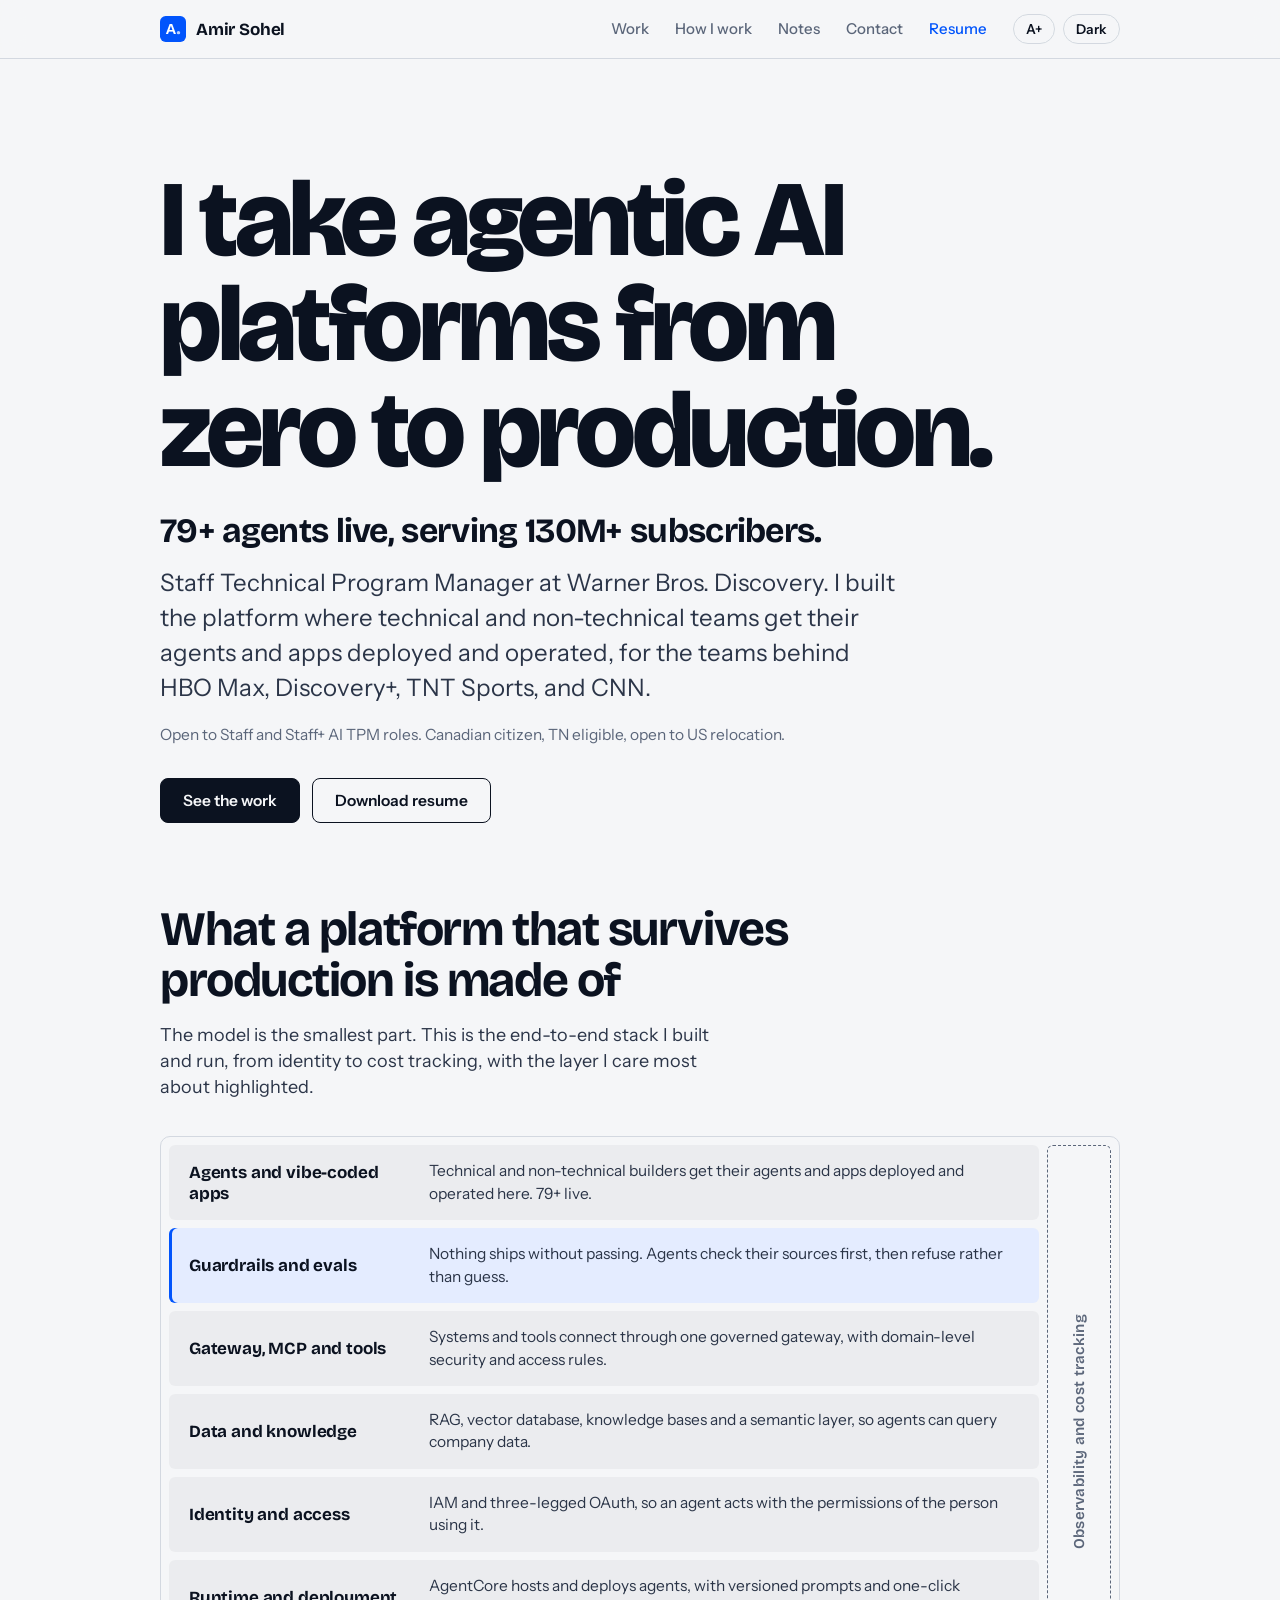
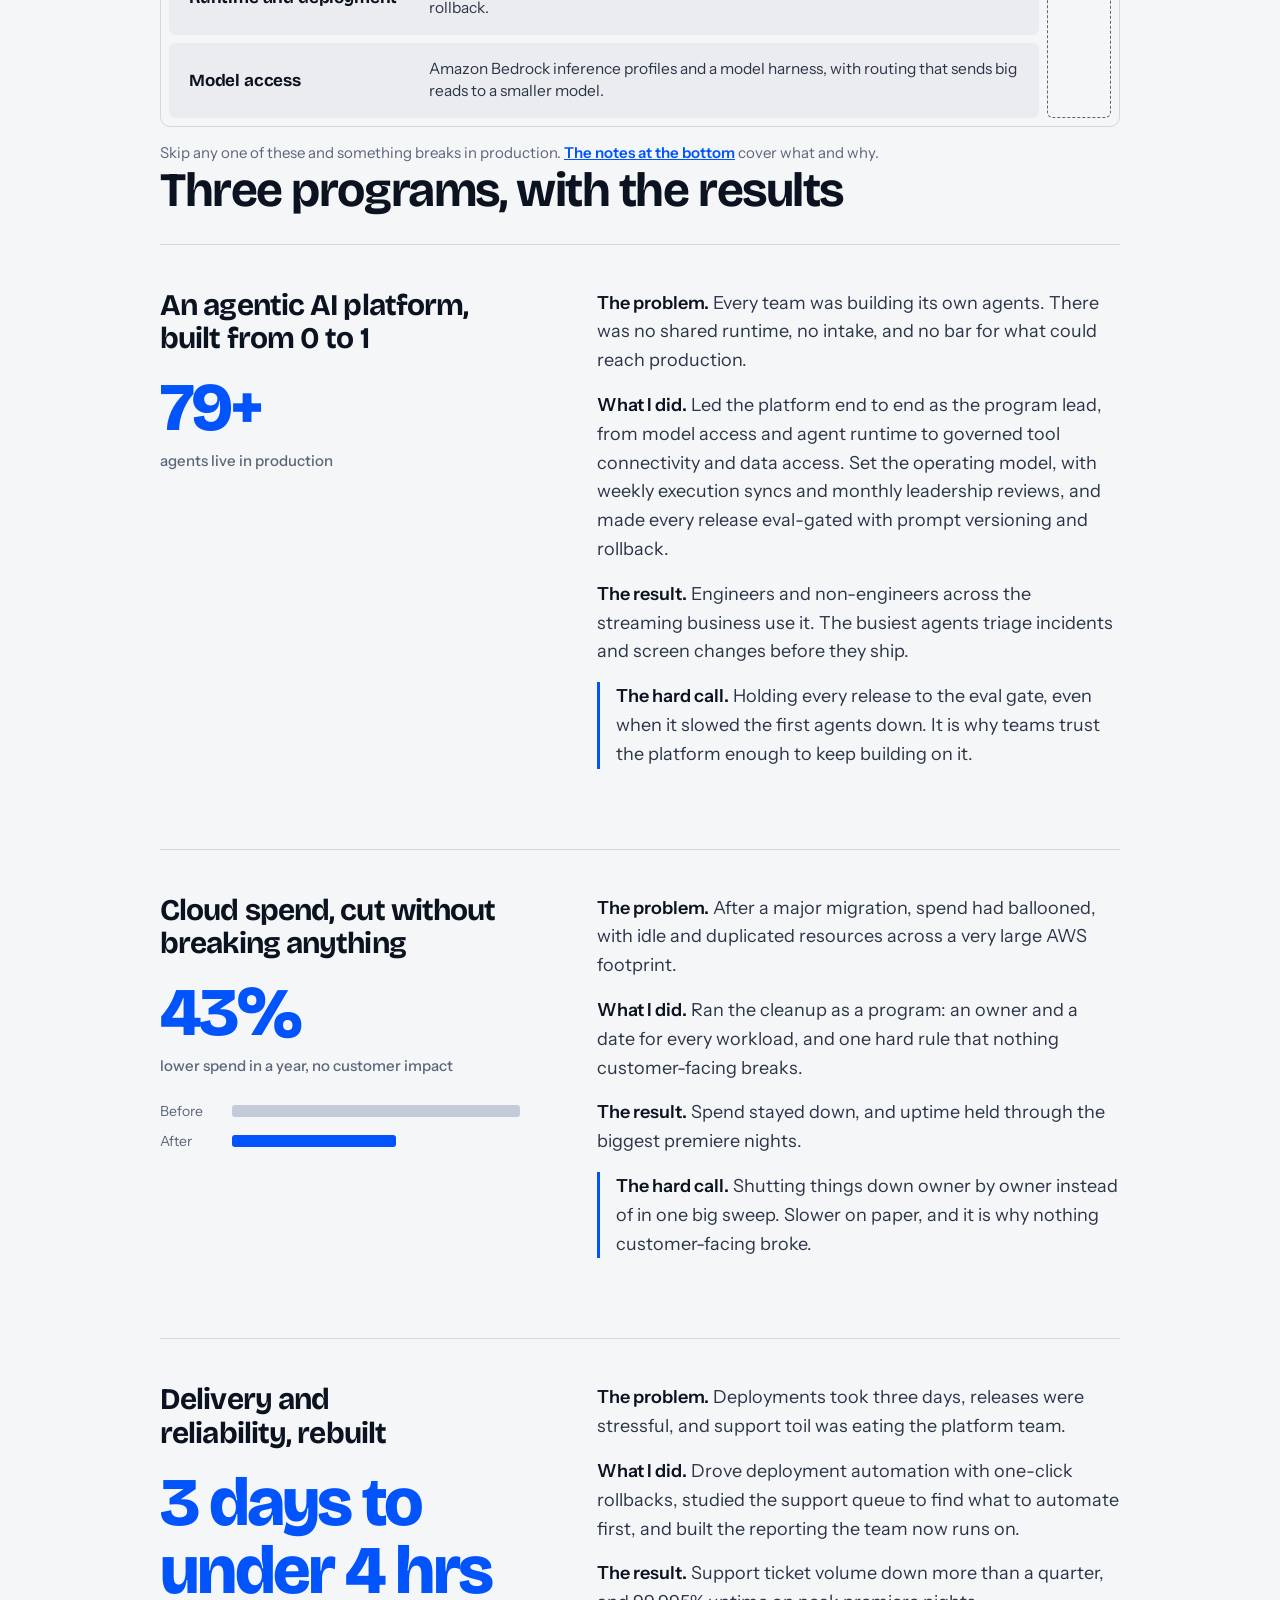
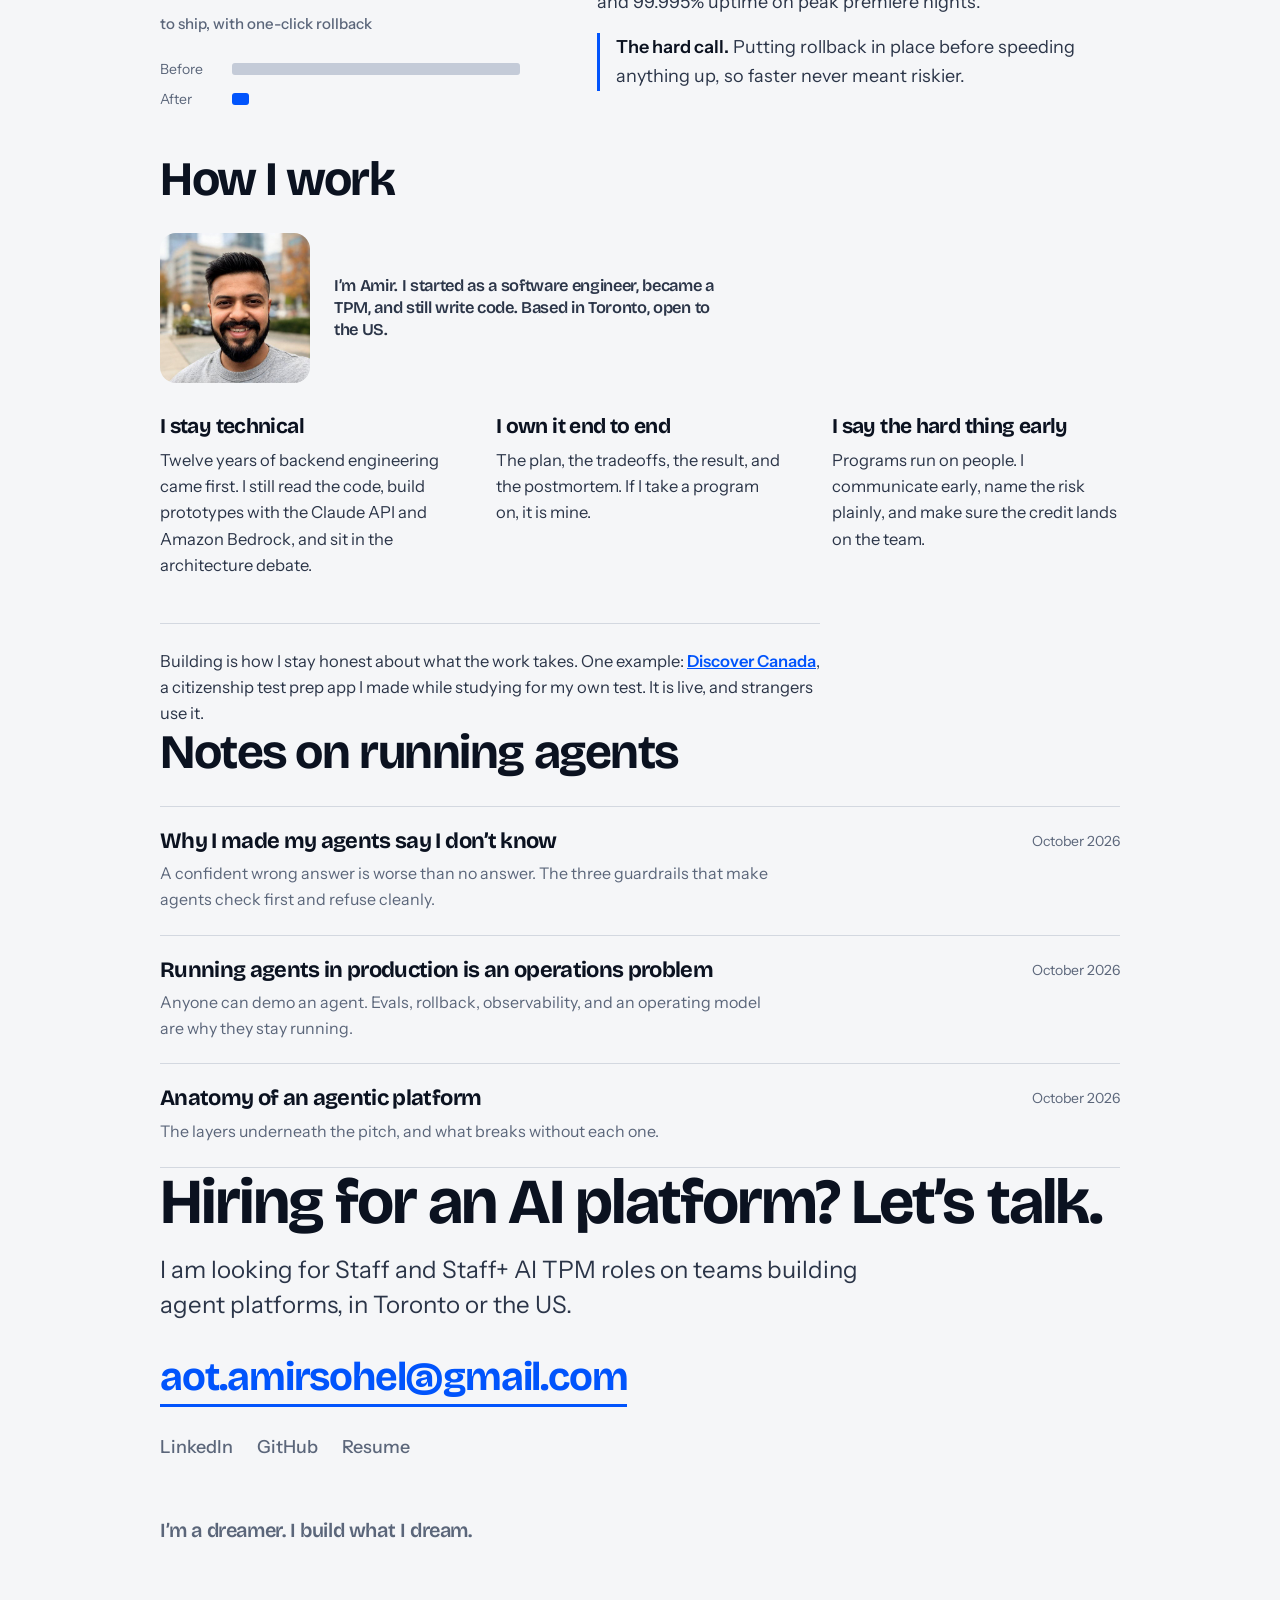
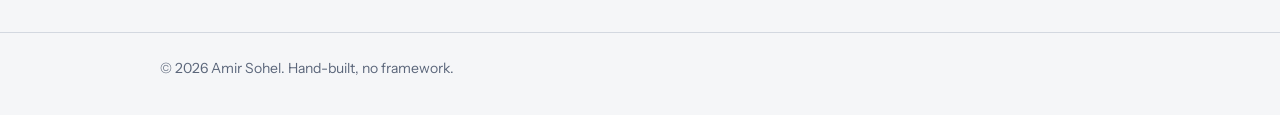
==== commit 2f7cd867: "Add files via upload updated index.html file" ====
--- a/index.html
+++ b/index.html
@@ -95,6 +95,7 @@
 .stack li.watch { grid-column: 2; grid-row: 1 / 8; display: flex; align-items: center; justify-content: center; border: 1px dashed var(--muted); border-radius: 6px; }
 .stack li.watch b { writing-mode: vertical-rl; transform: rotate(180deg); font: 600 15px var(--display); color: var(--muted); letter-spacing: 0.02em; }
 .stack-note { margin-top: 14px; font-size: 15px; color: var(--muted); }
+.stack-note a { color: var(--blue); font-weight: 600; }
 @media (max-width: 700px) {
   .stack { grid-template-columns: 1fr; }
   .stack li.layer { grid-template-columns: 1fr; gap: 4px; }
@@ -203,7 +204,7 @@
       <li class="layer" style="--i:0"><b>Model access</b><span>Amazon Bedrock inference profiles and a model harness, with routing that sends big reads to a smaller model.</span></li>
       <li class="watch" style="--i:7"><b>Observability and cost tracking</b></li>
     </ol>
-    <p class="stack-note">Skip any one of these and something breaks in production. The notes below cover what and why.</p>
+    <p class="stack-note">Skip any one of these and something breaks in production. <a href="#notes">The notes at the bottom</a> cover what and why.</p>
   </section>
 
   <section class="work wrap" id="work" aria-labelledby="work-h">
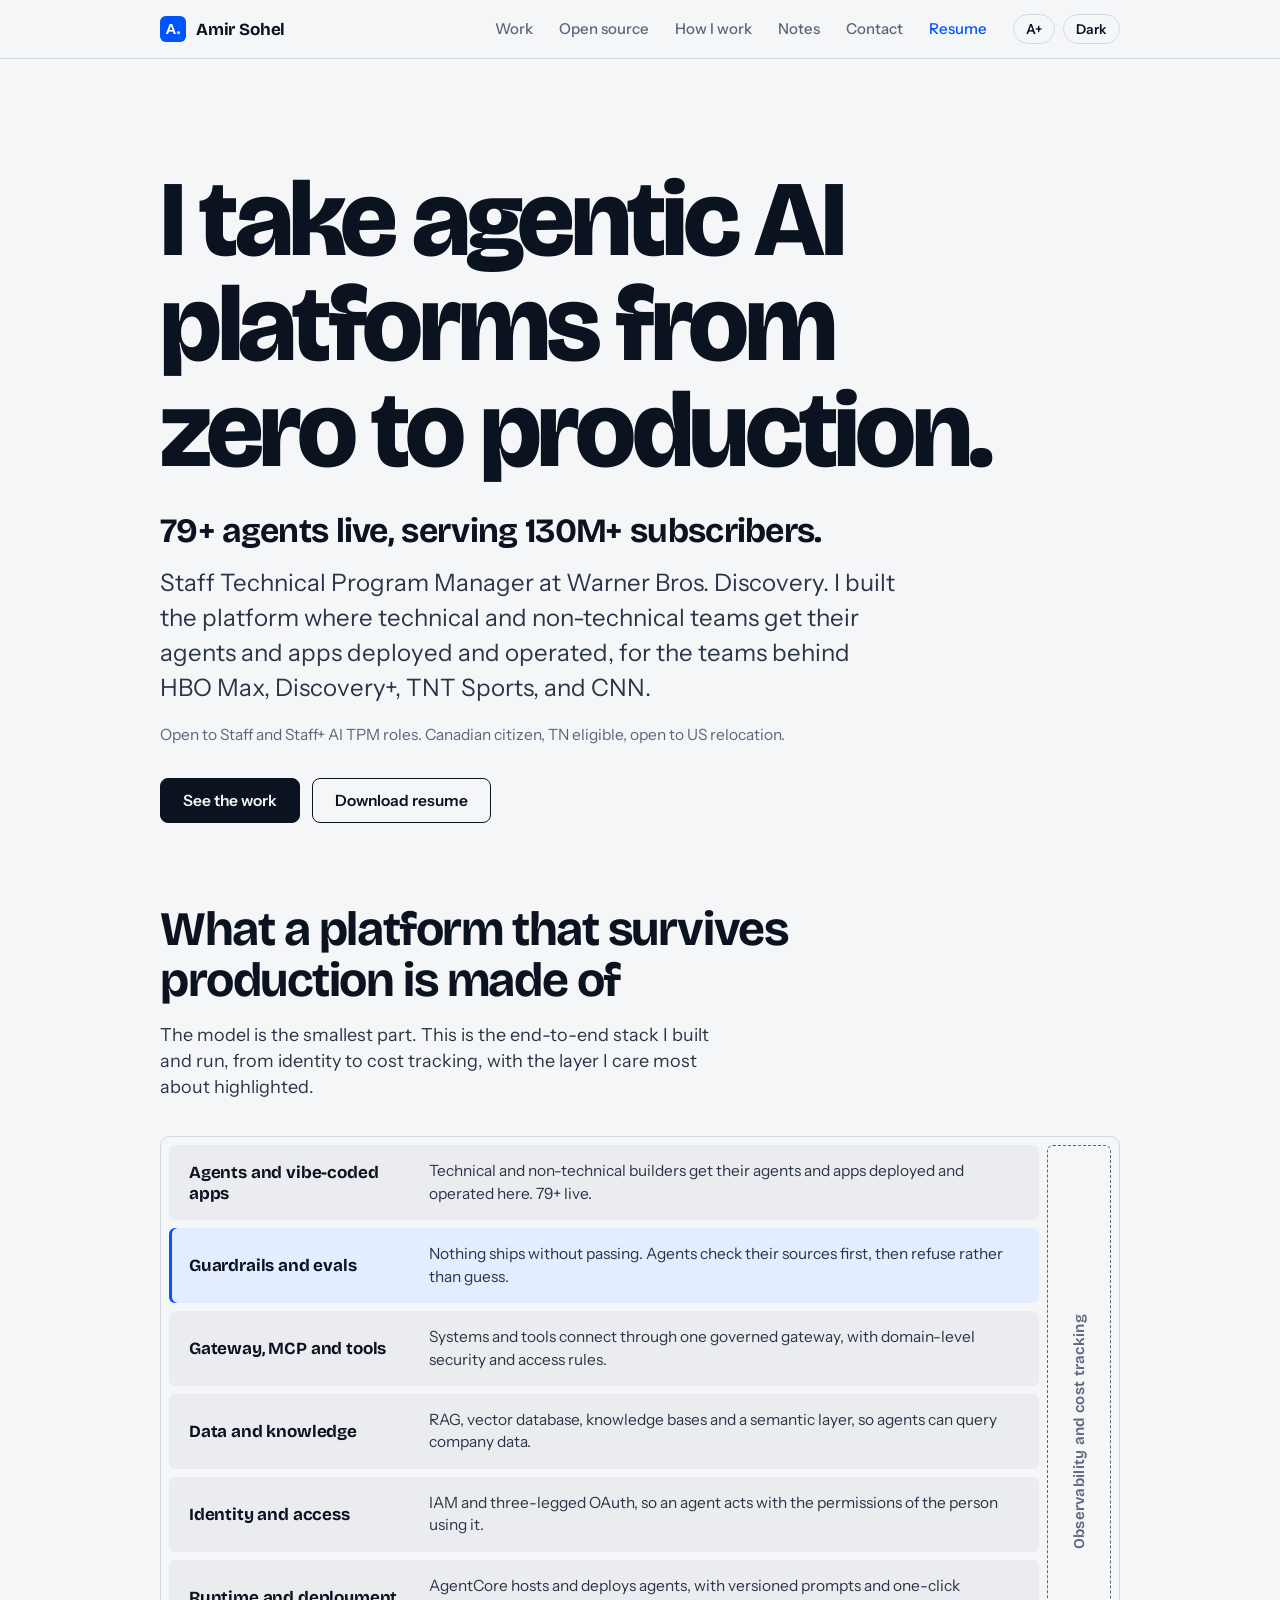
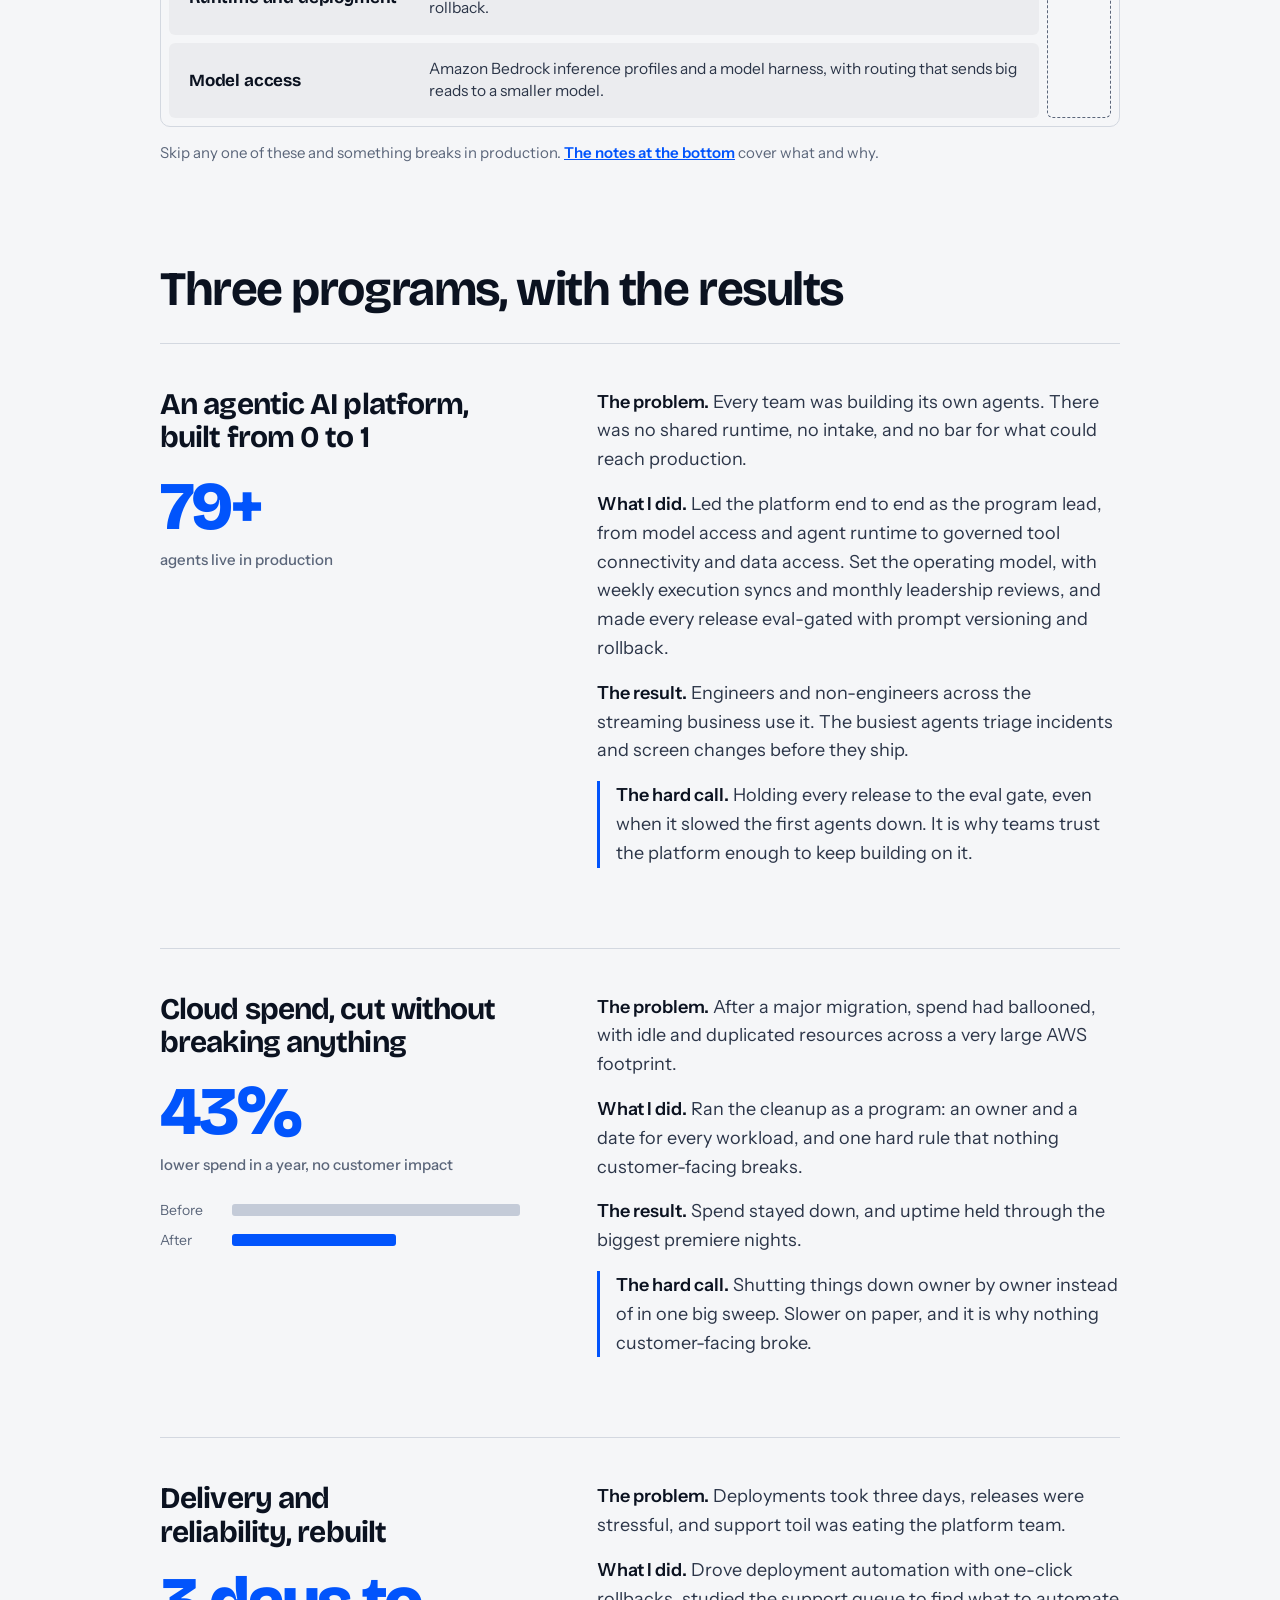
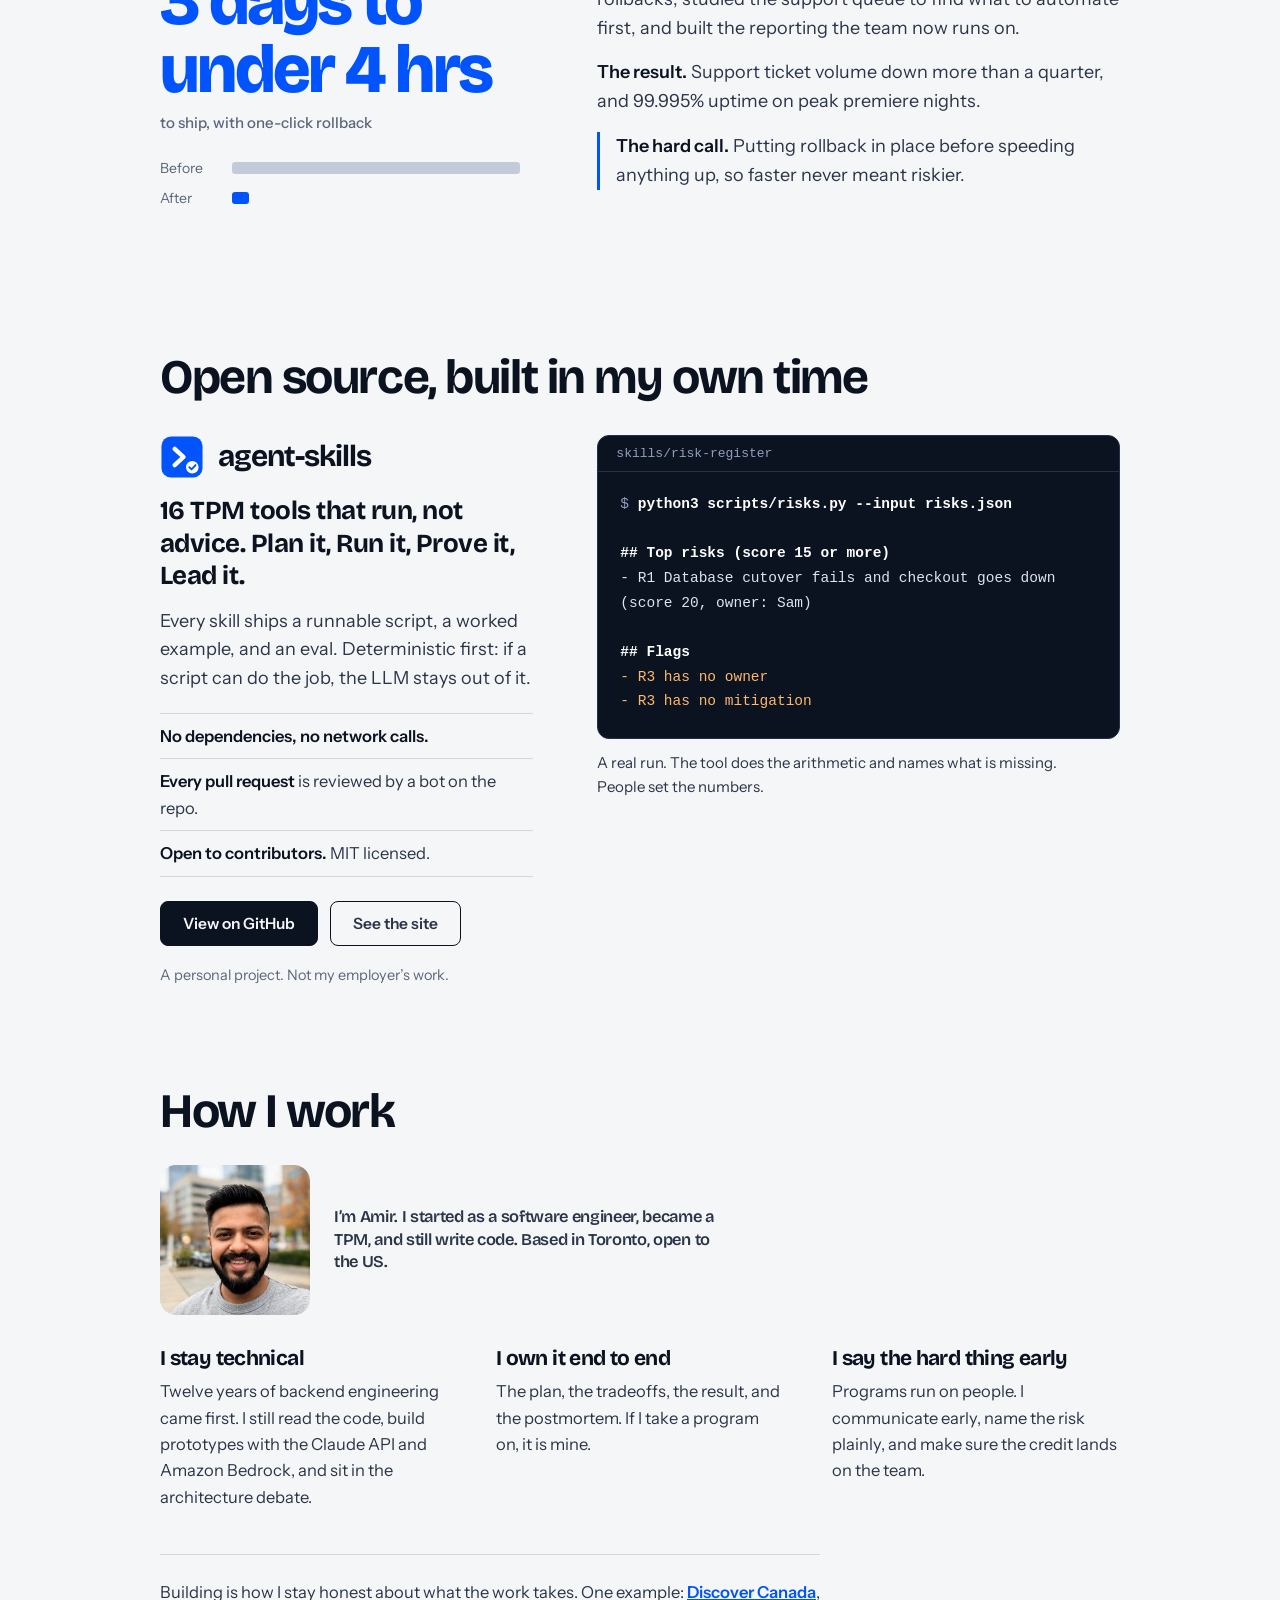
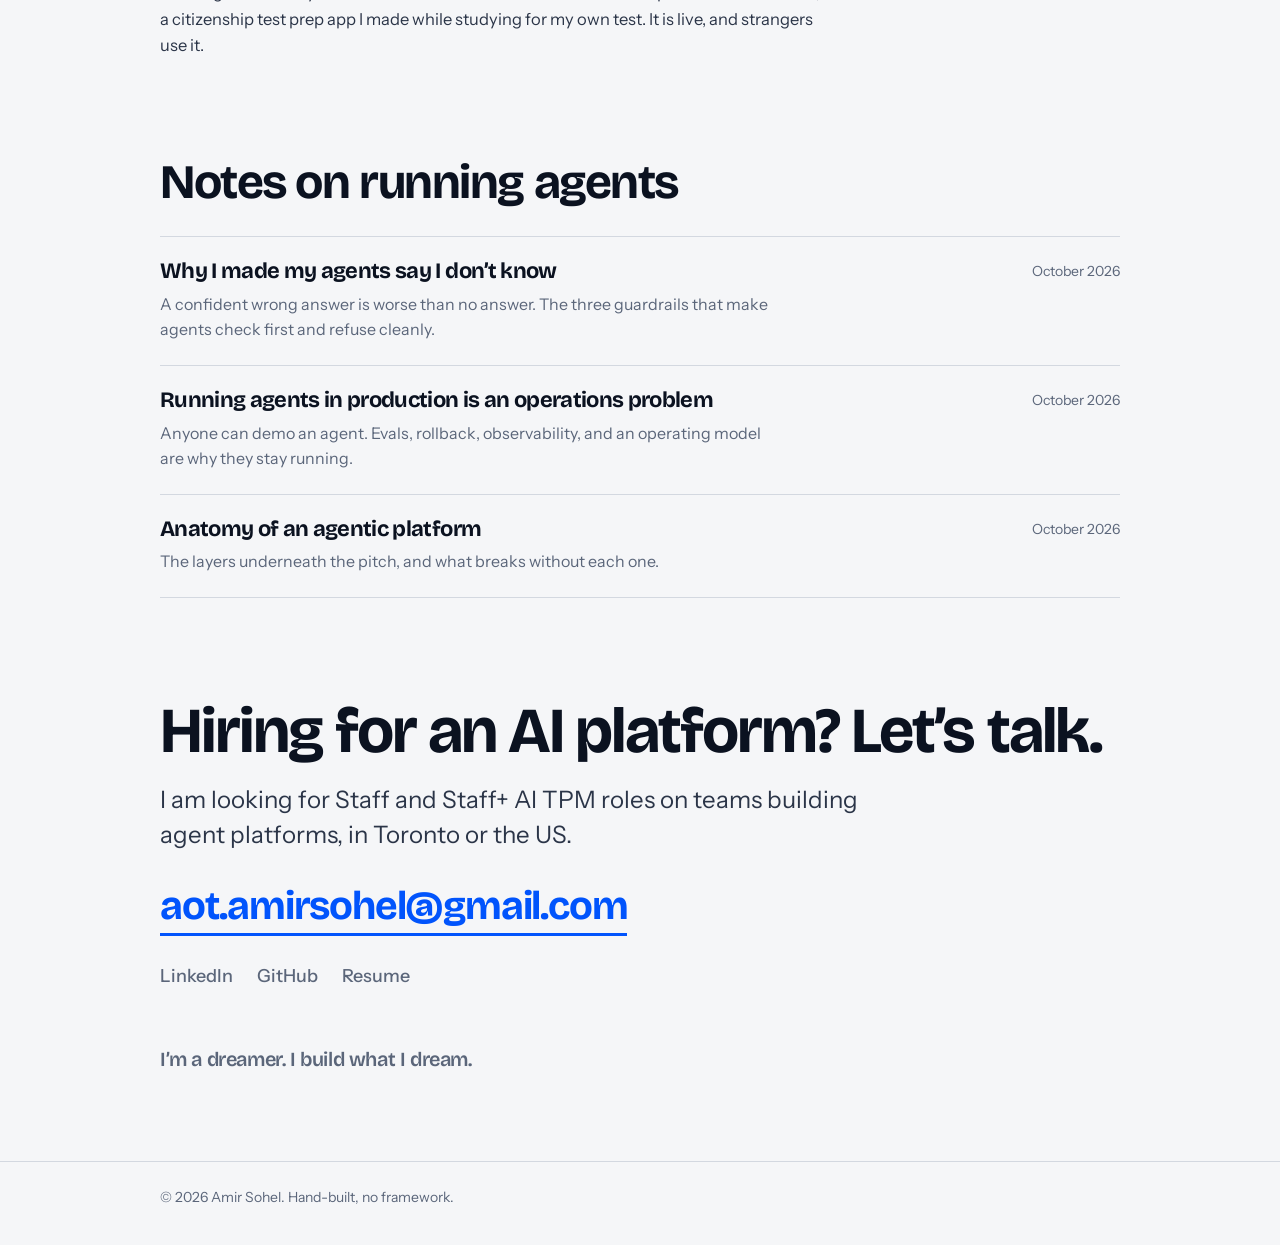
==== commit c0eaa0c9: "Add files via upload" ====
--- a/index.html
+++ b/index.html
@@ -46,7 +46,7 @@
 a { color: inherit; }
 a:focus-visible { outline: 2px solid var(--blue); outline-offset: 3px; }
 ::selection { background: var(--blue); color: #fff; }
-.wrap { max-width: 1040px; margin: 0 auto; padding: 0 clamp(20px, 5vw, 40px); }
+.wrap { max-width: 1040px; margin: 0 auto; padding-inline: clamp(20px, 5vw, 40px); }
 
 /* nav */
 .nav { position: sticky; top: 0; z-index: 10; background: color-mix(in srgb, var(--paper) 88%, transparent); backdrop-filter: blur(12px); -webkit-backdrop-filter: blur(12px); border-bottom: 1px solid var(--rule); }
@@ -122,6 +122,26 @@
 .bars div:last-child i { background: var(--blue); }
 @media (max-width: 800px) { .case { grid-template-columns: 1fr; gap: 20px; } }
 
+/* open source */
+.oss-grid { margin-top: 32px; display: grid; grid-template-columns: 5fr 7fr; gap: clamp(24px, 5vw, 64px); align-items: start; }
+.oss-title { display: flex; align-items: center; gap: 14px; }
+.oss-title svg { width: 44px; height: 44px; flex: none; }
+.oss-lede { margin-top: 16px; font: 700 clamp(20px, 2.4vw, 26px)/1.25 var(--display); letter-spacing: -0.02em; }
+.oss-grid p { color: var(--soft); max-width: 34em; }
+.oss-grid p.oss-lede { color: var(--ink); }
+.oss-grid p + p { margin-top: 14px; }
+.facts { margin-top: 20px; list-style: none; border-top: 1px solid var(--rule); font-size: 16.5px; color: var(--soft); }
+.facts li { padding: 9px 0; border-bottom: 1px solid var(--rule); }
+.facts b { color: var(--ink); font-weight: 600; }
+.oss-grid .cta { margin-top: 24px; }
+.oss-grid .fine { margin-top: 18px; font-size: 14.5px; color: var(--muted); }
+.term { border-radius: 12px; background: #0b1220; color: #dbe4f5; border: 1px solid #25304a; overflow: hidden; }
+.term .bar { padding: 10px 18px; font: 500 13px ui-monospace, SFMono-Regular, Menlo, Consolas, monospace; color: #8fa0bf; border-bottom: 1px solid #25304a; }
+.term pre { padding: 20px 22px 24px; font: 400 14.5px/1.7 ui-monospace, SFMono-Regular, Menlo, Consolas, monospace; white-space: pre-wrap; }
+.term .c { color: #8fa0bf; } .term .k { color: #fff; font-weight: 700; } .term .flag { color: #ffb86b; }
+.term-cap { margin-top: 12px; font-size: 15px; color: var(--muted); }
+@media (max-width: 800px) { .oss-grid { grid-template-columns: 1fr; gap: 28px; } }
+
 /* how i work */
 .about { margin-top: 28px; display: flex; align-items: center; gap: 24px; }
 .about img { width: 150px; height: 150px; border-radius: 16px; object-fit: cover; flex: none; }
@@ -166,6 +186,7 @@
     <a class="brand" href="#top"><img src="favicon.svg" alt="">Amir Sohel</a>
     <div class="navr"><ul>
       <li class="opt"><a href="#work">Work</a></li>
+      <li class="opt"><a href="#open-source">Open source</a></li>
       <li class="opt"><a href="#how">How I work</a></li>
       <li class="opt"><a href="#notes">Notes</a></li>
       <li class="opt"><a href="#contact">Contact</a></li>
@@ -256,6 +277,41 @@
         <p class="call"><b>The hard call.</b> Putting rollback in place before speeding anything up, so faster never meant riskier.</p>
       </div>
     </article>
+  </section>
+
+  <section class="oss wrap" id="open-source" aria-labelledby="oss-h">
+    <h2 id="oss-h">Open source, built in my own time</h2>
+    <div class="oss-grid">
+      <div>
+        <h3 class="oss-title"><svg viewBox="0 0 120 120" aria-hidden="true"><rect x="4" y="4" width="112" height="112" rx="26" fill="#0154FC"/><path d="M40 38 L64 60 L40 82" fill="none" stroke="#fff" stroke-width="12" stroke-linecap="round" stroke-linejoin="round"/><circle cx="88" cy="88" r="17" fill="#fff"/><path d="M80 88 L86 94 L97 82" fill="none" stroke="#0154FC" stroke-width="5" stroke-linecap="round" stroke-linejoin="round"/></svg>agent-skills</h3>
+        <p class="oss-lede">16 TPM tools that run, not advice. Plan it, Run it, Prove it, Lead it.</p>
+        <p>Every skill ships a runnable script, a worked example, and an eval. Deterministic first: if a script can do the job, the LLM stays out of it.</p>
+        <ul class="facts">
+          <li><b>No dependencies, no network calls.</b></li>
+          <li><b>Every pull request</b> is reviewed by a bot on the repo.</li>
+          <li><b>Open to contributors.</b> MIT licensed.</li>
+        </ul>
+        <p class="cta">
+          <a class="btn primary" href="https://github.com/amir-sohel-builds/agent-skills" target="_blank" rel="noopener">View on GitHub</a>
+          <a class="btn ghost" href="https://amir-sohel-builds.github.io/agent-skills/" target="_blank" rel="noopener">See the site</a>
+        </p>
+        <p class="fine">A personal project. Not my employer&rsquo;s work.</p>
+      </div>
+      <div>
+        <div class="term" role="img" aria-label="Terminal output of the risk-register tool flagging a risk with no owner">
+          <div class="bar">skills/risk-register</div>
+<pre><span class="c">$</span> <span class="k">python3 scripts/risks.py --input risks.json</span>
+
+<span class="k">## Top risks (score 15 or more)</span>
+- R1 Database cutover fails and checkout goes down (score 20, owner: Sam)
+
+<span class="k">## Flags</span>
+<span class="flag">- R3 has no owner</span>
+<span class="flag">- R3 has no mitigation</span></pre>
+        </div>
+        <p class="term-cap">A real run. The tool does the arithmetic and names what is missing. People set the numbers.</p>
+      </div>
+    </div>
   </section>
 
   <section class="how wrap" id="how" aria-labelledby="how-h">
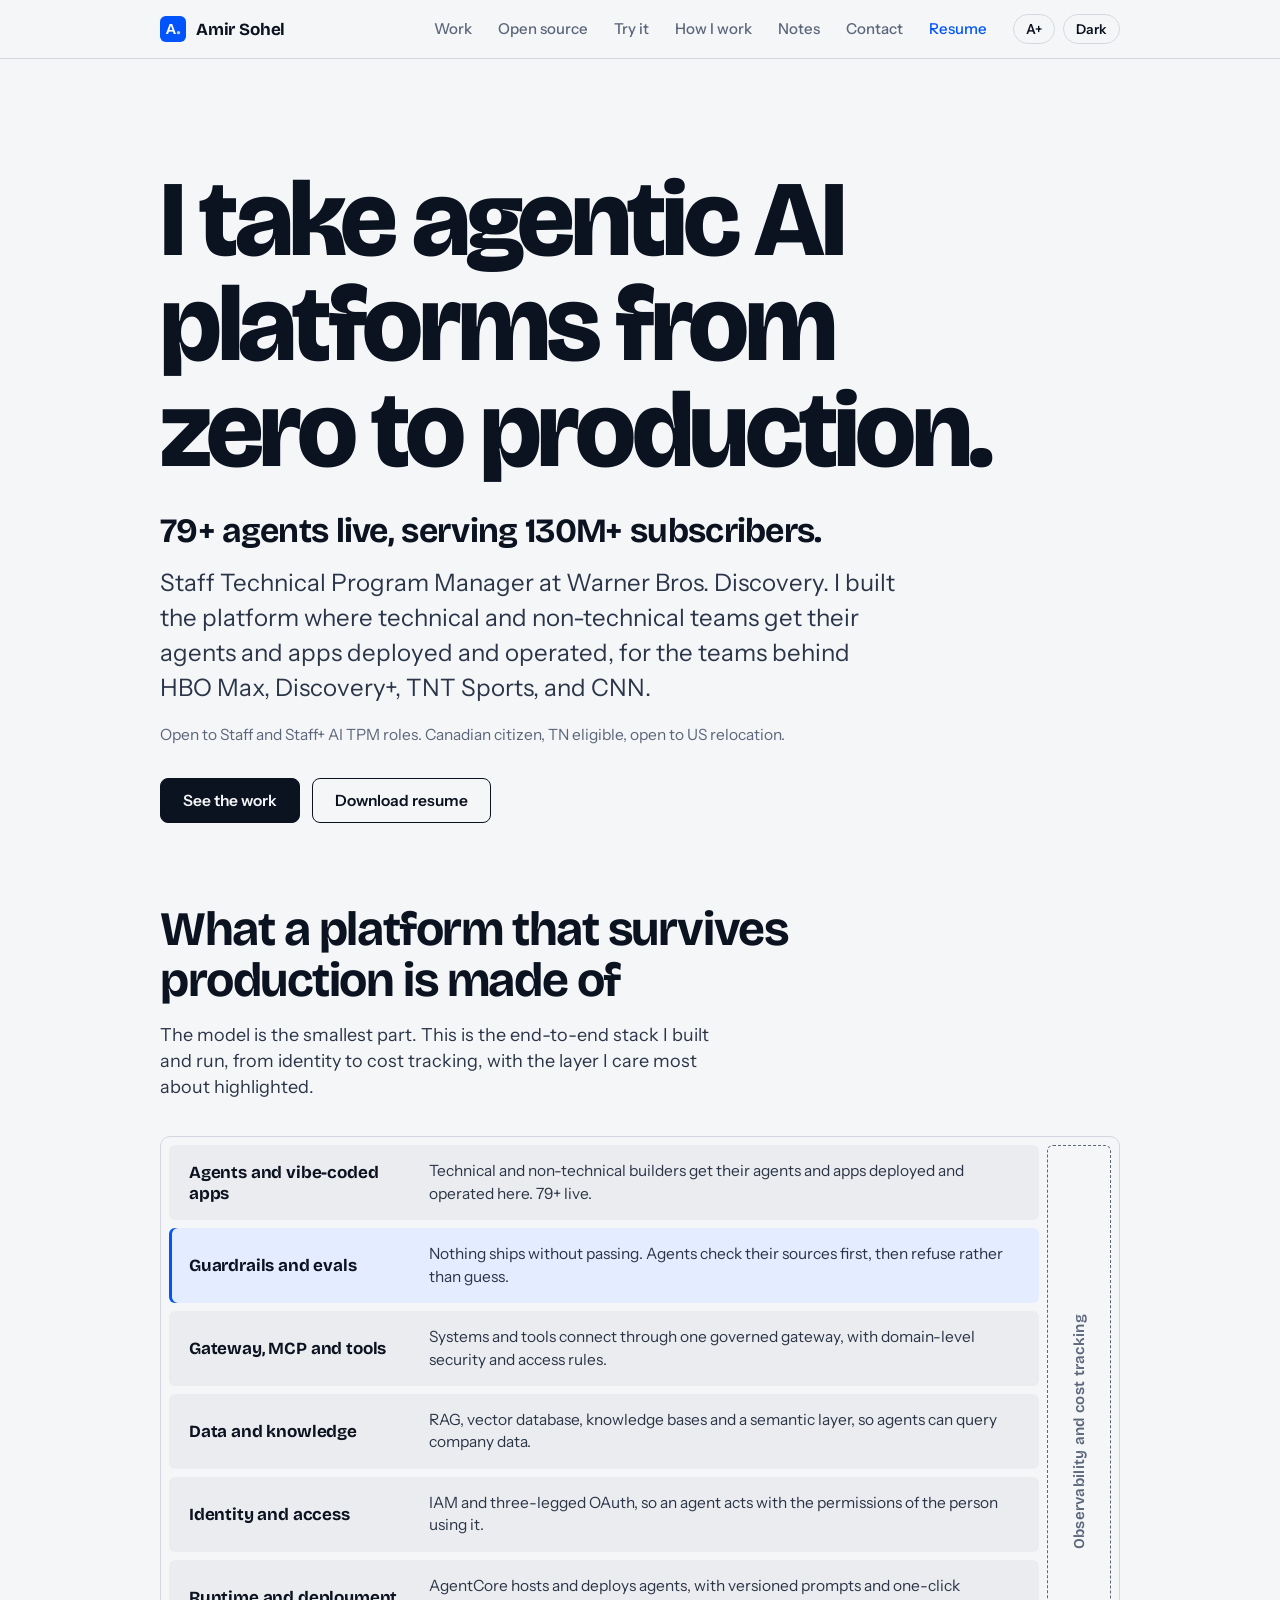
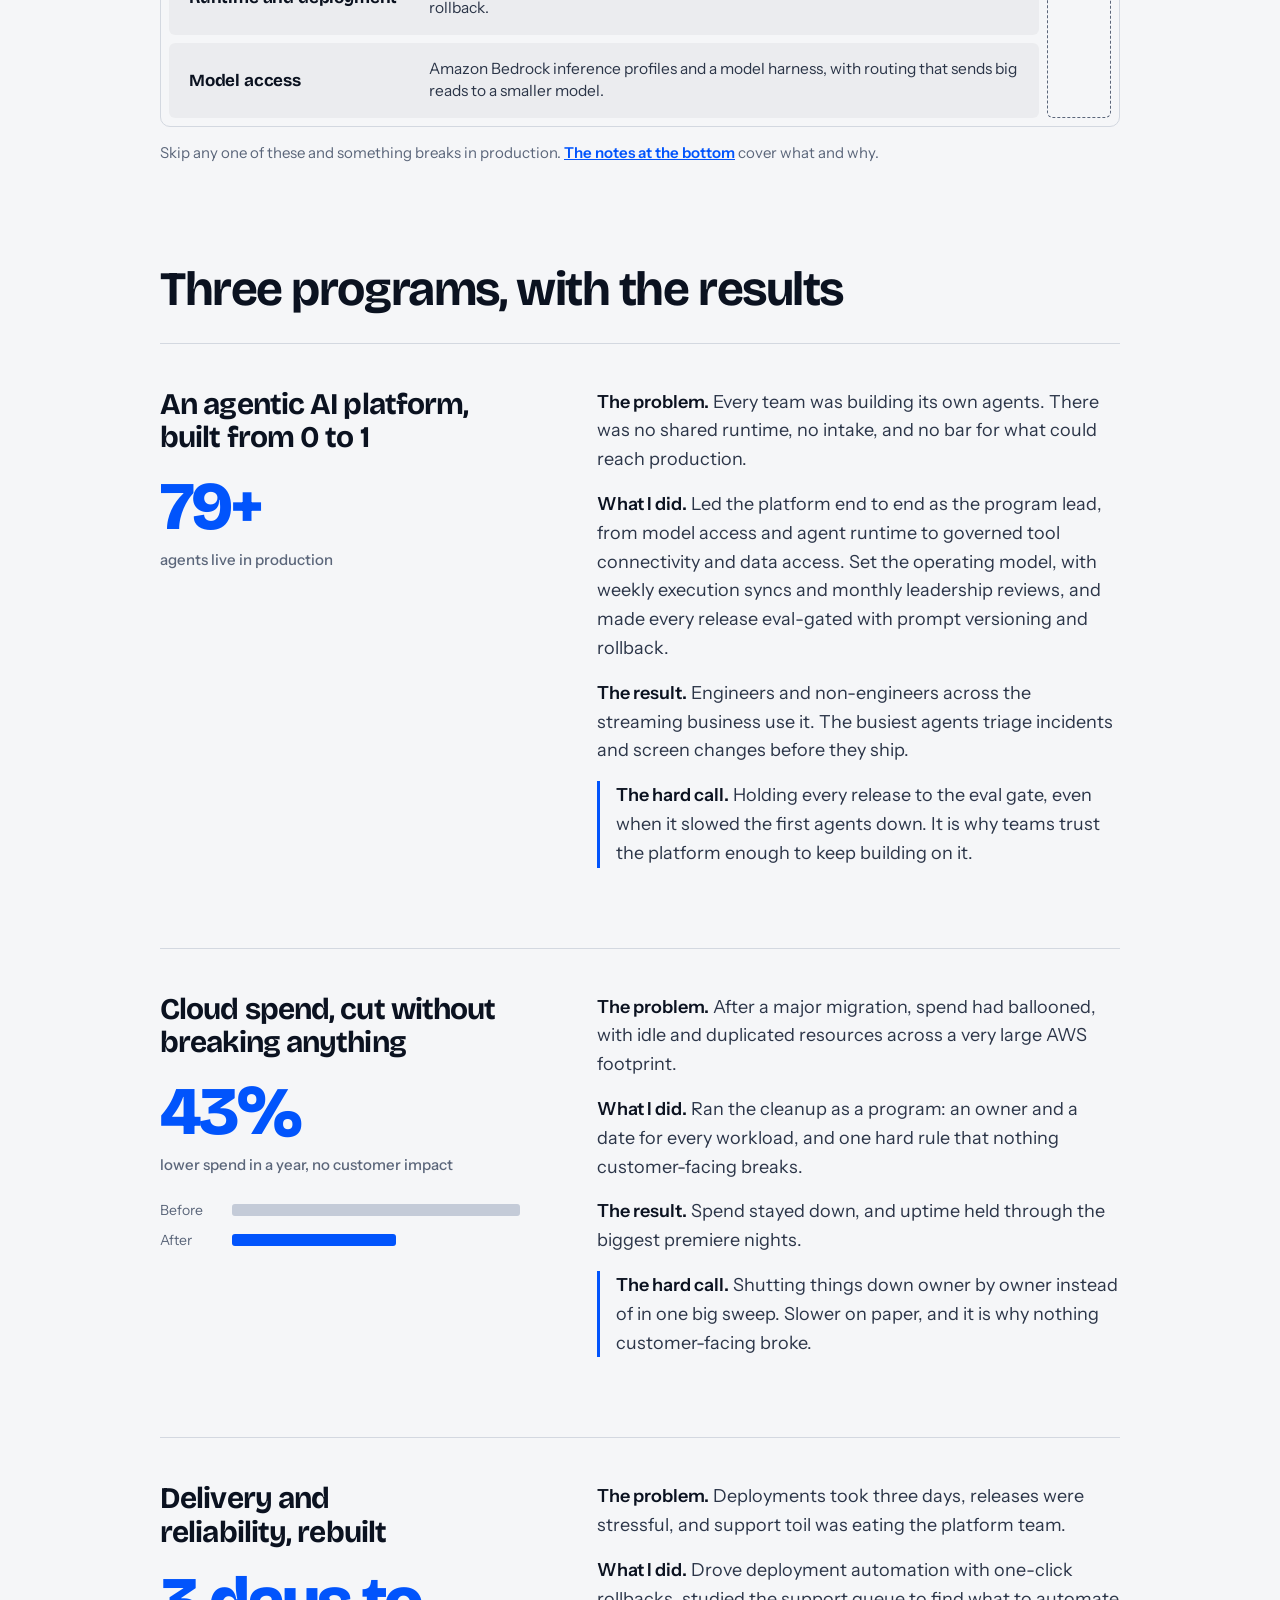
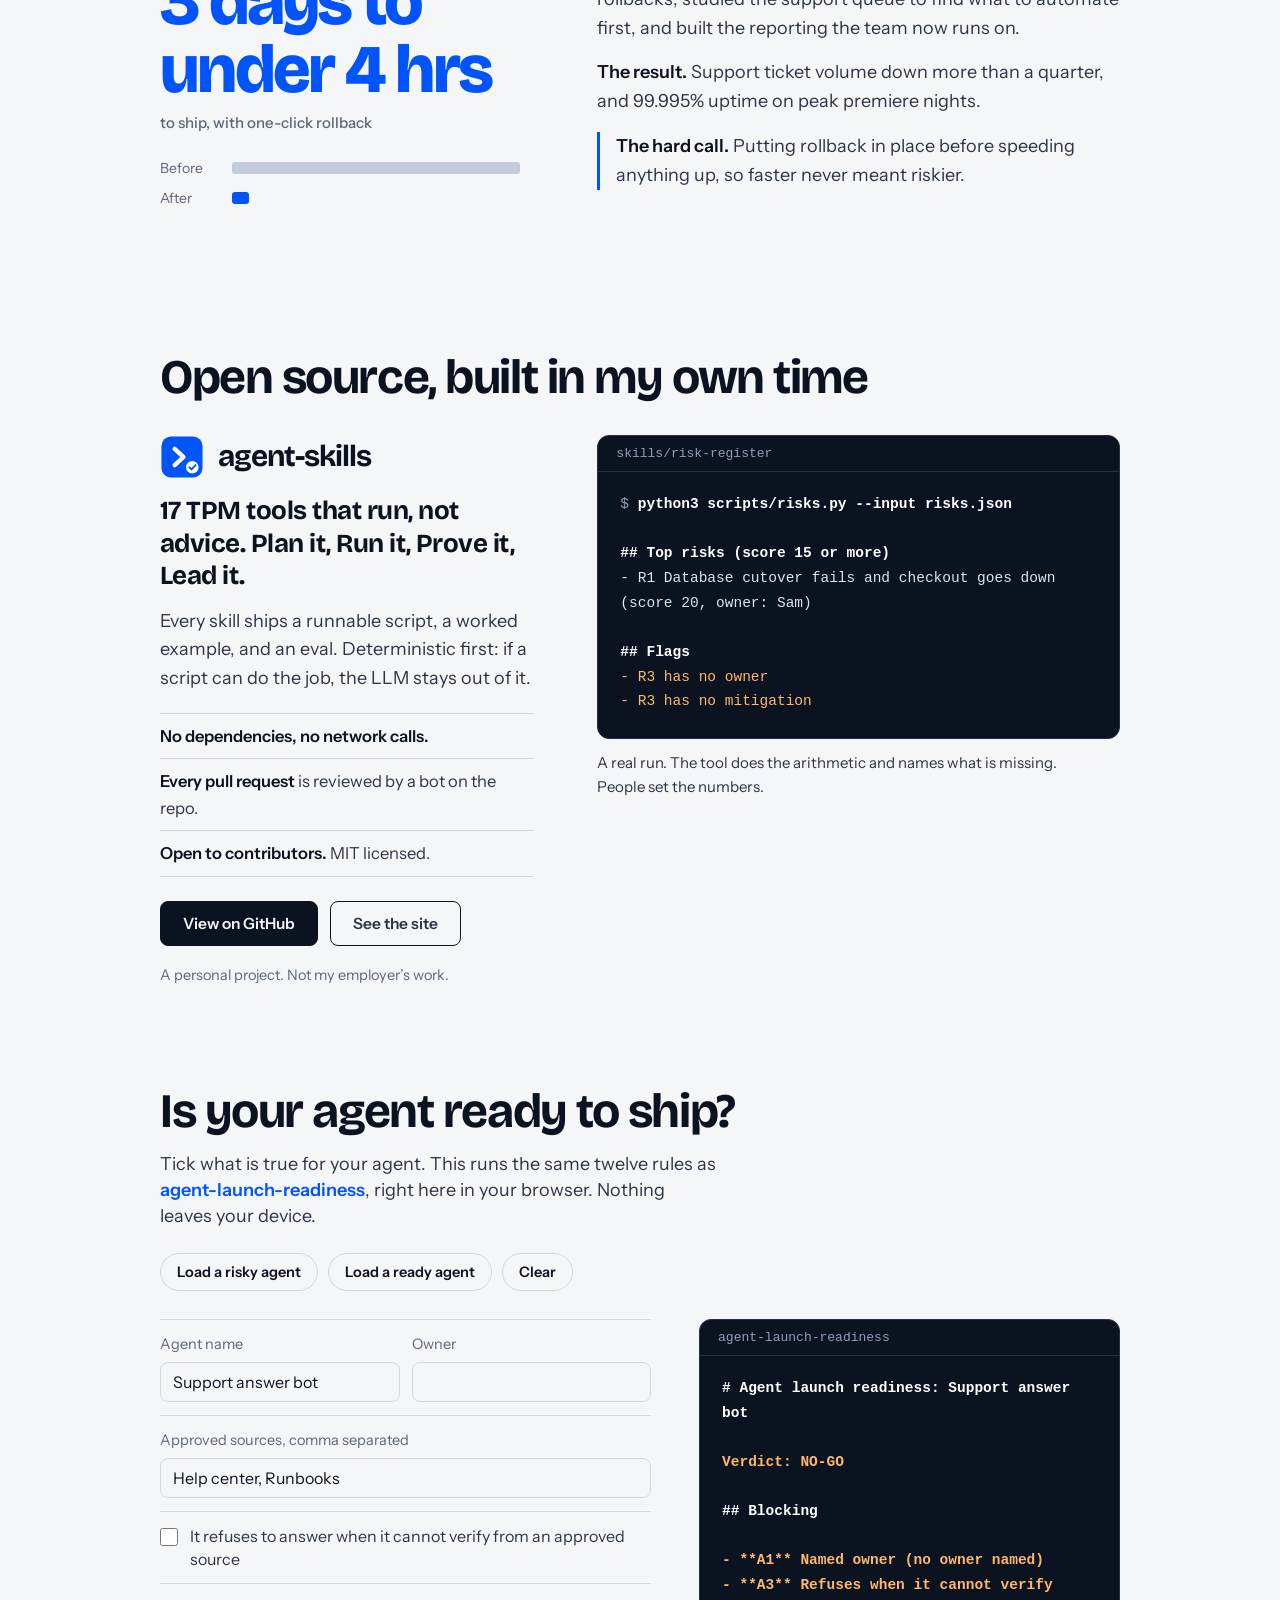
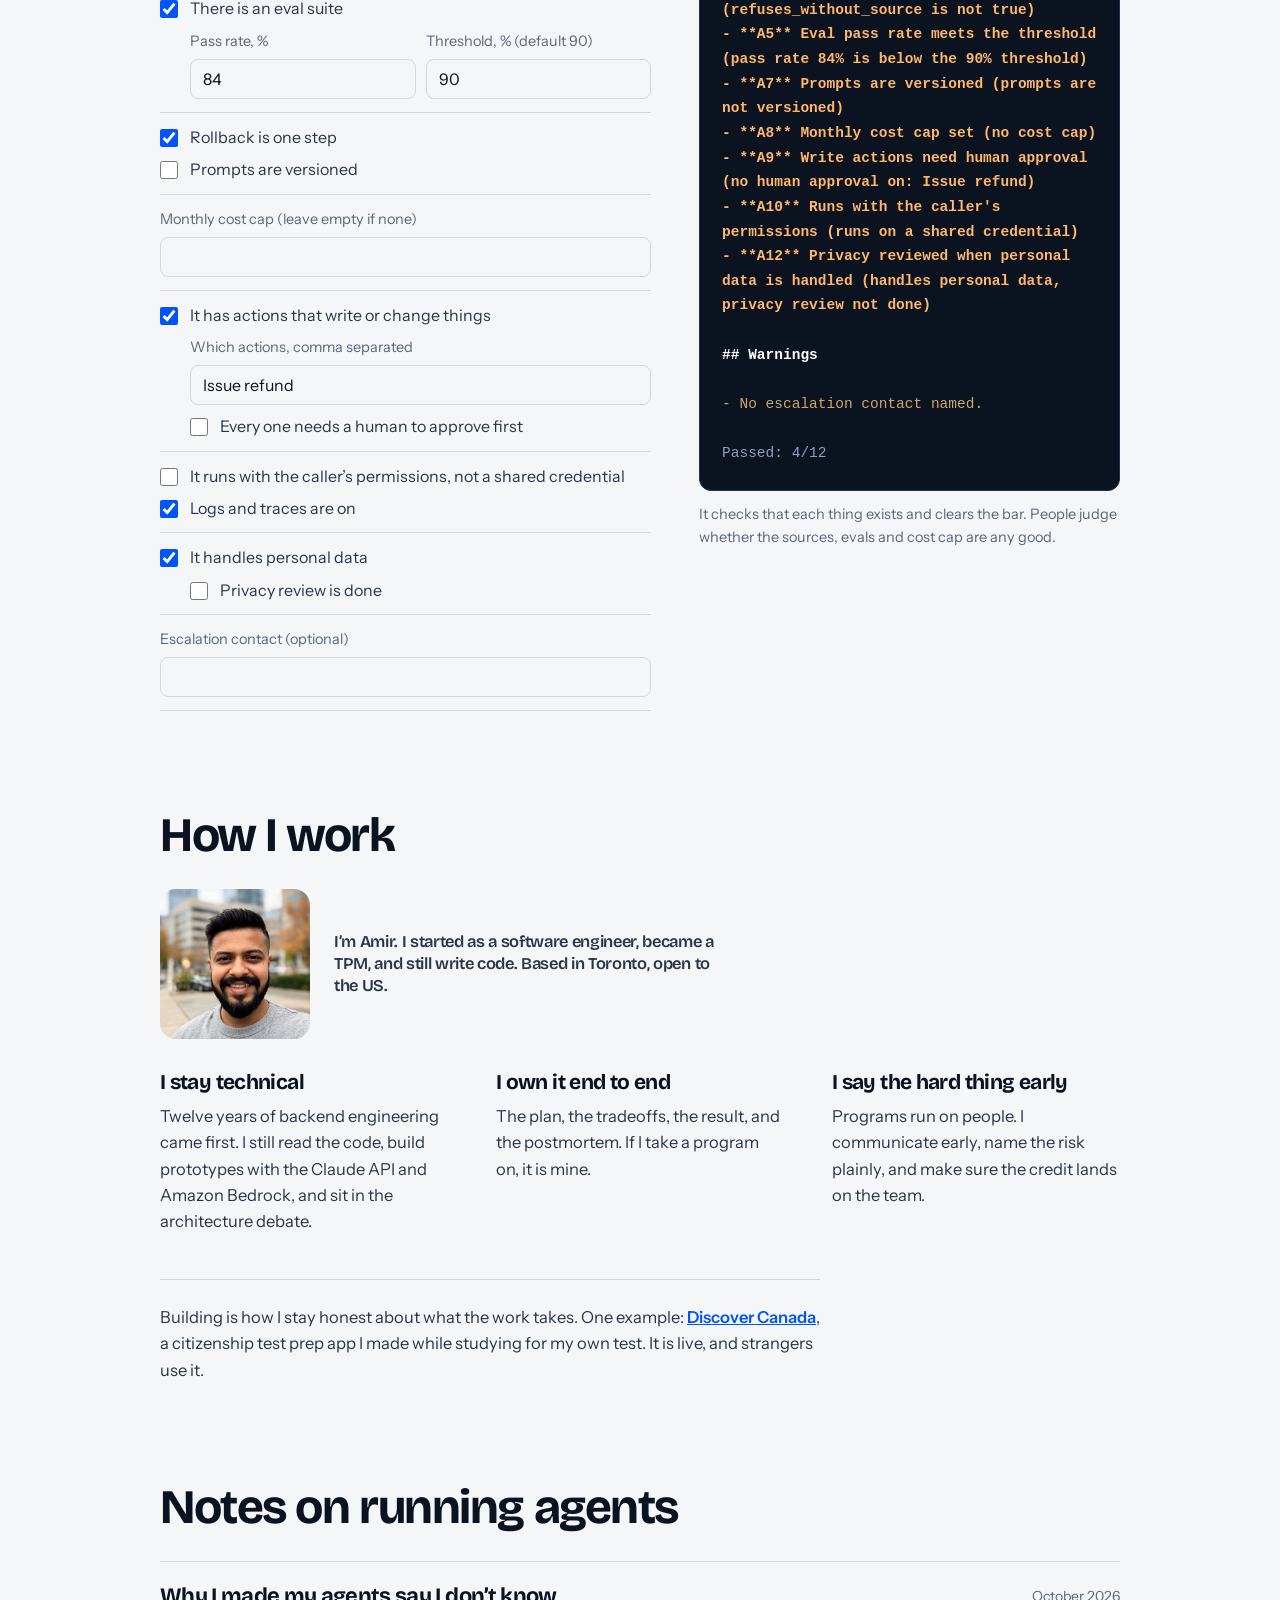
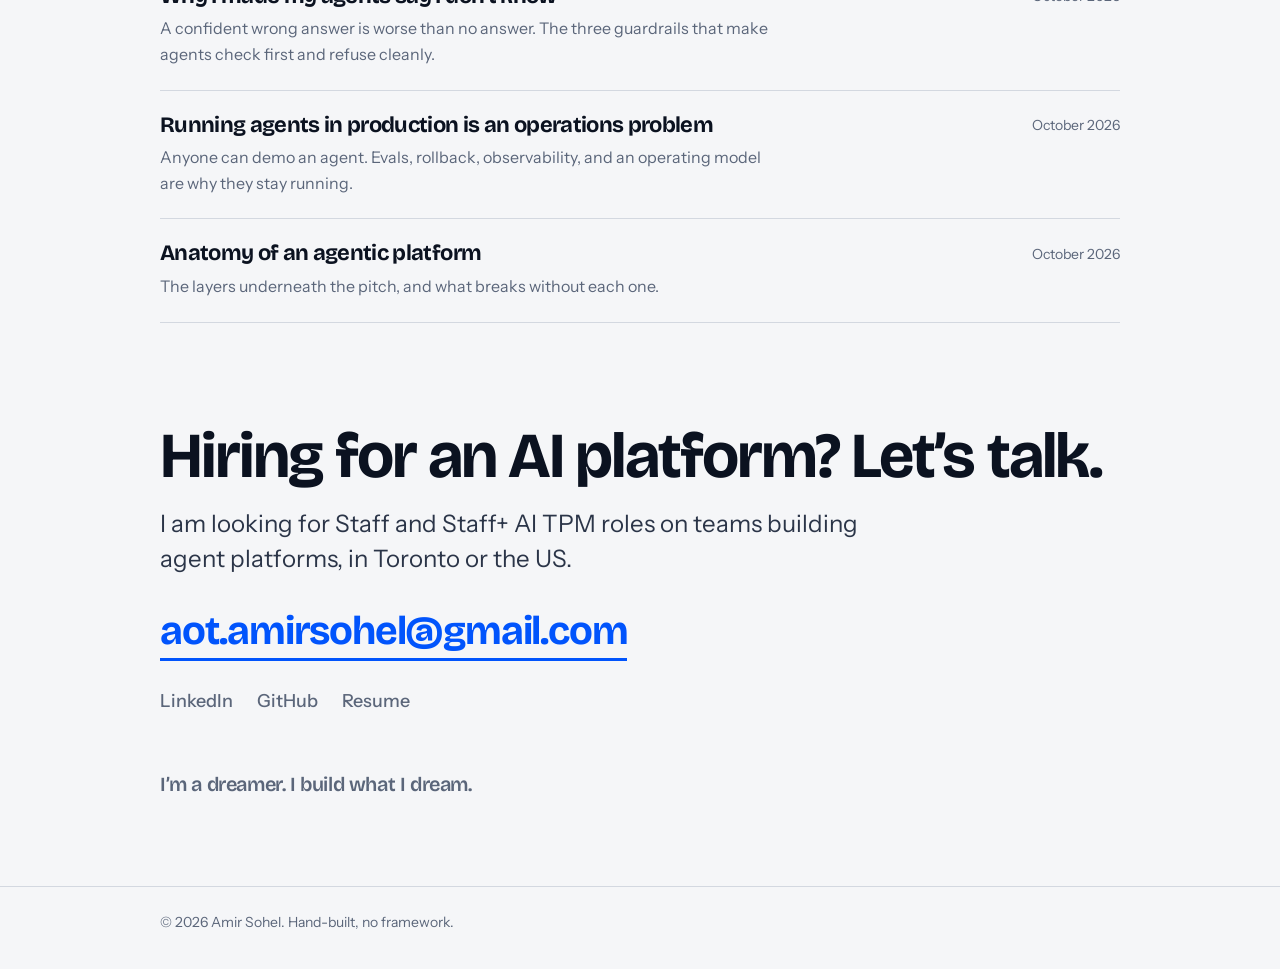
==== commit c028ee18: "Add files via upload" ====
--- a/index.html
+++ b/index.html
@@ -142,6 +142,35 @@
 .term-cap { margin-top: 12px; font-size: 15px; color: var(--muted); }
 @media (max-width: 800px) { .oss-grid { grid-template-columns: 1fr; gap: 28px; } }
 
+/* try it */
+[hidden] { display: none !important; }
+.try .lede { margin-top: 14px; font-size: 18px; }
+.try .lede a { color: var(--blue); font-weight: 600; text-decoration: none; } .try .lede a:hover { text-decoration: underline; }
+.presets { margin-top: 24px; display: flex; gap: 10px; flex-wrap: wrap; }
+.presets button { font: 600 14.5px var(--text); border: 1px solid var(--rule); background: transparent; color: var(--ink); padding: 9px 16px; border-radius: 999px; cursor: pointer; }
+.presets button:hover { border-color: var(--blue); color: var(--blue); }
+.try-grid { margin-top: 28px; display: grid; grid-template-columns: 7fr 6fr; gap: clamp(24px, 4vw, 48px); align-items: start; }
+.spec { border-top: 1px solid var(--rule); }
+.spec .row { padding: 13px 0; border-bottom: 1px solid var(--rule); display: grid; gap: 10px; }
+.spec label.chk { font-size: 16px; color: var(--soft); display: flex; align-items: flex-start; gap: 12px; cursor: pointer; line-height: 1.4; }
+.spec input[type=checkbox] { margin-top: 3px; width: 18px; height: 18px; accent-color: var(--blue); flex: none; }
+.spec .fld { display: grid; gap: 6px; font-size: 14.5px; color: var(--muted); }
+.spec input[type=text], .spec input[type=number] { font: 400 16px var(--text); color: var(--ink); background: transparent; border: 1px solid var(--rule); border-radius: 8px; padding: 9px 12px; width: 100%; }
+.spec input:focus-visible, .presets button:focus-visible { outline: 2px solid var(--blue); outline-offset: 2px; }
+.spec .pair { display: grid; grid-template-columns: 1fr 1fr; gap: 12px; }
+.spec .sub { padding-left: 30px; display: grid; gap: 10px; }
+.try-out { position: sticky; top: 80px; }
+.try-out .term pre { min-height: 300px; }
+.term .ok { color: #7ee787; font-weight: 700; } .term .no { color: #ffb86b; font-weight: 700; } .term .warn { color: #c9a96b; }
+.try-note { margin-top: 12px; font-size: 14.5px; color: var(--muted); }
+.chip { display: none; }
+@media (max-width: 800px) {
+  .try-grid { grid-template-columns: 1fr; }
+  .try-out { position: static; order: -1; }
+  .try-out .term pre { min-height: 0; }
+  .chip { display: block; position: sticky; bottom: 12px; margin-top: 16px; padding: 12px 16px; border-radius: 10px; background: #0b1220; color: #fff; font: 700 15px var(--text); border: 1px solid #25304a; }
+}
+
 /* how i work */
 .about { margin-top: 28px; display: flex; align-items: center; gap: 24px; }
 .about img { width: 150px; height: 150px; border-radius: 16px; object-fit: cover; flex: none; }
@@ -187,6 +216,7 @@
     <div class="navr"><ul>
       <li class="opt"><a href="#work">Work</a></li>
       <li class="opt"><a href="#open-source">Open source</a></li>
+      <li class="opt"><a href="#try">Try it</a></li>
       <li class="opt"><a href="#how">How I work</a></li>
       <li class="opt"><a href="#notes">Notes</a></li>
       <li class="opt"><a href="#contact">Contact</a></li>
@@ -284,7 +314,7 @@
     <div class="oss-grid">
       <div>
         <h3 class="oss-title"><svg viewBox="0 0 120 120" aria-hidden="true"><rect x="4" y="4" width="112" height="112" rx="26" fill="#0154FC"/><path d="M40 38 L64 60 L40 82" fill="none" stroke="#fff" stroke-width="12" stroke-linecap="round" stroke-linejoin="round"/><circle cx="88" cy="88" r="17" fill="#fff"/><path d="M80 88 L86 94 L97 82" fill="none" stroke="#0154FC" stroke-width="5" stroke-linecap="round" stroke-linejoin="round"/></svg>agent-skills</h3>
-        <p class="oss-lede">16 TPM tools that run, not advice. Plan it, Run it, Prove it, Lead it.</p>
+        <p class="oss-lede">17 TPM tools that run, not advice. Plan it, Run it, Prove it, Lead it.</p>
         <p>Every skill ships a runnable script, a worked example, and an eval. Deterministic first: if a script can do the job, the LLM stays out of it.</p>
         <ul class="facts">
           <li><b>No dependencies, no network calls.</b></li>
@@ -310,6 +340,35 @@
 <span class="flag">- R3 has no mitigation</span></pre>
         </div>
         <p class="term-cap">A real run. The tool does the arithmetic and names what is missing. People set the numbers.</p>
+      </div>
+    </div>
+  </section>
+
+  <section class="try wrap" id="try" aria-labelledby="try-h">
+    <h2 id="try-h">Is your agent ready to ship?</h2>
+    <p class="lede">Tick what is true for your agent. This runs the same twelve rules as <a href="https://github.com/amir-sohel-builds/agent-skills/tree/main/skills/agent-launch-readiness" target="_blank" rel="noopener">agent-launch-readiness</a>, right here in your browser. Nothing leaves your device.</p>
+    <div class="presets">
+      <button type="button" data-preset="bad">Load a risky agent</button>
+      <button type="button" data-preset="good">Load a ready agent</button>
+      <button type="button" data-preset="blank">Clear</button>
+    </div>
+    <div class="try-grid">
+      <form class="spec" id="spec" onsubmit="return false" aria-label="Agent spec">
+        <div class="row"><div class="pair"><label class="fld">Agent name<input type="text" id="f-name" autocomplete="off"></label><label class="fld">Owner<input type="text" id="f-owner" autocomplete="off"></label></div></div>
+        <div class="row"><label class="fld">Approved sources, comma separated<input type="text" id="f-sources" autocomplete="off" placeholder="Help center, Runbooks"></label></div>
+        <div class="row"><label class="chk"><input type="checkbox" id="f-refuses">It refuses to answer when it cannot verify from an approved source</label></div>
+        <div class="row"><label class="chk"><input type="checkbox" id="f-suite">There is an eval suite</label><div class="sub pair" id="evalnums"><label class="fld">Pass rate, %<input type="number" id="f-rate" min="0" max="100" step="0.5"></label><label class="fld">Threshold, % (default 90)<input type="number" id="f-thr" min="0" max="100" step="0.5" placeholder="90"></label></div></div>
+        <div class="row"><label class="chk"><input type="checkbox" id="f-onestep">Rollback is one step</label><label class="chk"><input type="checkbox" id="f-versioned">Prompts are versioned</label></div>
+        <div class="row"><label class="fld">Monthly cost cap (leave empty if none)<input type="number" id="f-cap" min="0" step="1"></label></div>
+        <div class="row"><label class="chk"><input type="checkbox" id="f-writes">It has actions that write or change things</label><div class="sub" id="writebox" hidden><label class="fld">Which actions, comma separated<input type="text" id="f-actions" autocomplete="off" placeholder="Issue refund, Post to channel"></label><label class="chk"><input type="checkbox" id="f-approval">Every one needs a human to approve first</label></div></div>
+        <div class="row"><label class="chk"><input type="checkbox" id="f-caller">It runs with the caller&rsquo;s permissions, not a shared credential</label><label class="chk"><input type="checkbox" id="f-obs">Logs and traces are on</label></div>
+        <div class="row"><label class="chk"><input type="checkbox" id="f-pii">It handles personal data</label><div class="sub" id="piibox" hidden><label class="chk"><input type="checkbox" id="f-piidone">Privacy review is done</label></div></div>
+        <div class="row"><label class="fld">Escalation contact (optional)<input type="text" id="f-esc" autocomplete="off"></label></div>
+      </form>
+      <div class="try-out">
+        <div class="term" aria-live="polite" aria-label="Verdict"><div class="bar">agent-launch-readiness</div><pre id="out"></pre></div>
+        <p class="try-note">It checks that each thing exists and clears the bar. People judge whether the sources, evals and cost cap are any good.</p>
+        <div class="chip" id="chip" aria-hidden="true"></div>
       </div>
     </div>
   </section>
@@ -386,5 +445,115 @@
   });
 })();
 </script>
+<script>
+(function () {
+  var $ = function (id) { return document.getElementById(id); };
+  function num(v) { if (v === null || v === undefined || v === "") return null; var n = Number(v); return isNaN(n) ? null : n; }
+  function text(v) { return typeof v === "string" ? v.trim() : ""; }
+  function fmt(n) { return String(n); }
+  function evaluate(spec) {
+    var ev = spec.eval || {}, rb = spec.rollback || {}, sources = spec.sources || [], actions = spec.actions || [];
+    var threshold = num(ev.threshold); if (threshold === null) threshold = 90;
+    var rate = num(ev.pass_rate), cap = num(spec.cost_cap_monthly);
+    var unapproved = actions.filter(function (a) { return a.writes === true && a.human_approval !== true; })
+      .map(function (a) { return text(a.name) || "unnamed action"; });
+    var rateReason = rate === null ? "no pass rate given" : "pass rate " + fmt(rate) + "% is below the " + fmt(threshold) + "% threshold";
+    var checks = [
+      ["A1", "Named owner", !!text(spec.owner), "no owner named"],
+      ["A2", "Approved sources listed", Array.isArray(sources) && sources.some(function (s) { return !!text(s); }), "no sources listed"],
+      ["A3", "Refuses when it cannot verify", spec.refuses_without_source === true, "refuses_without_source is not true"],
+      ["A4", "Eval suite exists", ev.suite === true, "no eval suite"],
+      ["A5", "Eval pass rate meets the threshold", rate !== null && rate >= threshold, rateReason],
+      ["A6", "Rollback in one step", rb.one_step === true, "rollback is not one step"],
+      ["A7", "Prompts are versioned", rb.prompt_versioned === true, "prompts are not versioned"],
+      ["A8", "Monthly cost cap set", cap !== null && cap > 0, "no cost cap"],
+      ["A9", "Write actions need human approval", unapproved.length === 0, "no human approval on: " + unapproved.join(", ")],
+      ["A10", "Runs with the caller's permissions", spec.runs_as_caller === true, "runs on a shared credential"],
+      ["A11", "Logs and traces are on", spec.observability === true, "no logs or traces"],
+      ["A12", "Privacy reviewed when personal data is handled", spec.handles_pii !== true || spec.pii_review_done === true, "handles personal data, privacy review not done"]
+    ];
+    var blocking = checks.filter(function (c) { return !c[2]; });
+    var warnings = [];
+    if (!text(spec.escalation_contact)) warnings.push("No escalation contact named.");
+    if (rate !== null && rate >= threshold && rate - threshold < 3) warnings.push("Pass rate " + fmt(rate) + "% is within 3 points of the " + fmt(threshold) + "% threshold.");
+    return { blocking: blocking, warnings: warnings, passed: checks.length - blocking.length, total: checks.length };
+  }
+  function render(spec) {
+    var r = evaluate(spec), verdict = r.blocking.length ? "NO-GO" : "GO";
+    var lines = ["# Agent launch readiness: " + (text(spec.name) || "unnamed agent"), "", "Verdict: " + verdict, ""];
+    if (r.blocking.length) {
+      lines.push("## Blocking", "");
+      r.blocking.forEach(function (c) { lines.push("- **" + c[0] + "** " + c[1] + " (" + c[3] + ")"); });
+      lines.push("");
+    }
+    if (r.warnings.length) { lines.push("## Warnings", ""); r.warnings.forEach(function (w) { lines.push("- " + w); }); lines.push(""); }
+    lines.push("Passed: " + r.passed + "/" + r.total);
+    return { text: lines.join("\n"), lines: lines, verdict: verdict, blocking: r.blocking.length };
+  }
+  window.agentLaunchCheck = function (spec) { return render(spec).text; };
+
+  function listOf(v) { return v.split(",").map(function (x) { return x.trim(); }).filter(Boolean); }
+  function readForm() {
+    var writes = $("f-writes").checked, names = listOf($("f-actions").value);
+    var actions = [];
+    if (writes) {
+      if (!names.length) names = [""];
+      actions = names.map(function (n) { return { name: n, writes: true, human_approval: $("f-approval").checked }; });
+    }
+    return {
+      name: $("f-name").value, owner: $("f-owner").value, sources: listOf($("f-sources").value),
+      refuses_without_source: $("f-refuses").checked,
+      eval: { suite: $("f-suite").checked, pass_rate: $("f-rate").value, threshold: $("f-thr").value },
+      rollback: { one_step: $("f-onestep").checked, prompt_versioned: $("f-versioned").checked },
+      cost_cap_monthly: $("f-cap").value, actions: actions,
+      runs_as_caller: $("f-caller").checked, observability: $("f-obs").checked,
+      handles_pii: $("f-pii").checked, pii_review_done: $("f-piidone").checked, escalation_contact: $("f-esc").value
+    };
+  }
+  function writeForm(s) {
+    var ev = s.eval || {}, rb = s.rollback || {}, acts = (s.actions || []).filter(function (a) { return a.writes; });
+    $("f-name").value = s.name || ""; $("f-owner").value = s.owner || ""; $("f-sources").value = (s.sources || []).join(", ");
+    $("f-refuses").checked = !!s.refuses_without_source;
+    $("f-suite").checked = !!ev.suite; $("f-rate").value = ev.pass_rate == null ? "" : ev.pass_rate; $("f-thr").value = ev.threshold == null ? "" : ev.threshold;
+    $("f-onestep").checked = !!rb.one_step; $("f-versioned").checked = !!rb.prompt_versioned;
+    $("f-cap").value = s.cost_cap_monthly ? s.cost_cap_monthly : "";
+    $("f-writes").checked = acts.length > 0; $("f-actions").value = acts.map(function (a) { return a.name; }).join(", ");
+    $("f-approval").checked = acts.length > 0 && acts.every(function (a) { return a.human_approval === true; });
+    $("f-caller").checked = !!s.runs_as_caller; $("f-obs").checked = !!s.observability;
+    $("f-pii").checked = !!s.handles_pii; $("f-piidone").checked = !!s.pii_review_done; $("f-esc").value = s.escalation_contact || "";
+    update();
+  }
+  function update() {
+    $("writebox").hidden = !$("f-writes").checked;
+    $("piibox").hidden = !$("f-pii").checked;
+    var r = render(readForm()), pre = $("out");
+    pre.textContent = "";
+    r.lines.forEach(function (ln, i) {
+      var sp = document.createElement("span"), cls = "";
+      if (ln.indexOf("# ") === 0 || ln.indexOf("## ") === 0) cls = "k";
+      else if (ln === "Verdict: GO") cls = "ok";
+      else if (ln === "Verdict: NO-GO") cls = "no";
+      else if (ln.indexOf("- **") === 0) cls = "no";
+      else if (ln.indexOf("- ") === 0) cls = "warn";
+      else if (ln.indexOf("Passed:") === 0) cls = "c";
+      if (cls) sp.className = cls;
+      sp.textContent = ln + (i < r.lines.length - 1 ? "\n" : "");
+      pre.appendChild(sp);
+    });
+    $("chip").textContent = r.verdict === "GO" ? "GO. All twelve checks pass." : "NO-GO. " + r.blocking + " blocking";
+  }
+  var PRESETS = {
+    bad: {"name":"Support answer bot","owner":"","sources":["Help center","Runbooks"],"refuses_without_source":false,"eval":{"suite":true,"pass_rate":84,"threshold":90},"rollback":{"one_step":true,"prompt_versioned":false},"cost_cap_monthly":0,"actions":[{"name":"Issue refund","writes":true,"human_approval":false},{"name":"Look up order","writes":false}],"runs_as_caller":false,"observability":true,"handles_pii":true,"pii_review_done":false,"escalation_contact":""},
+    good: {"name":"Change summary agent","owner":"Priya","sources":["Release notes","Jira tickets"],"refuses_without_source":true,"eval":{"suite":true,"pass_rate":94,"threshold":90},"rollback":{"one_step":true,"prompt_versioned":true},"cost_cap_monthly":400,"actions":[{"name":"Post summary to channel","writes":true,"human_approval":true}],"runs_as_caller":true,"observability":true,"handles_pii":false,"pii_review_done":false,"escalation_contact":"Priya, on call"},
+    blank: {}
+  };
+  document.querySelectorAll("[data-preset]").forEach(function (b) {
+    b.addEventListener("click", function () { writeForm(PRESETS[b.getAttribute("data-preset")]); });
+  });
+  $("spec").addEventListener("input", update);
+  $("spec").addEventListener("change", update);
+  writeForm(PRESETS.bad);
+})();
+</script>
 </body>
 </html>
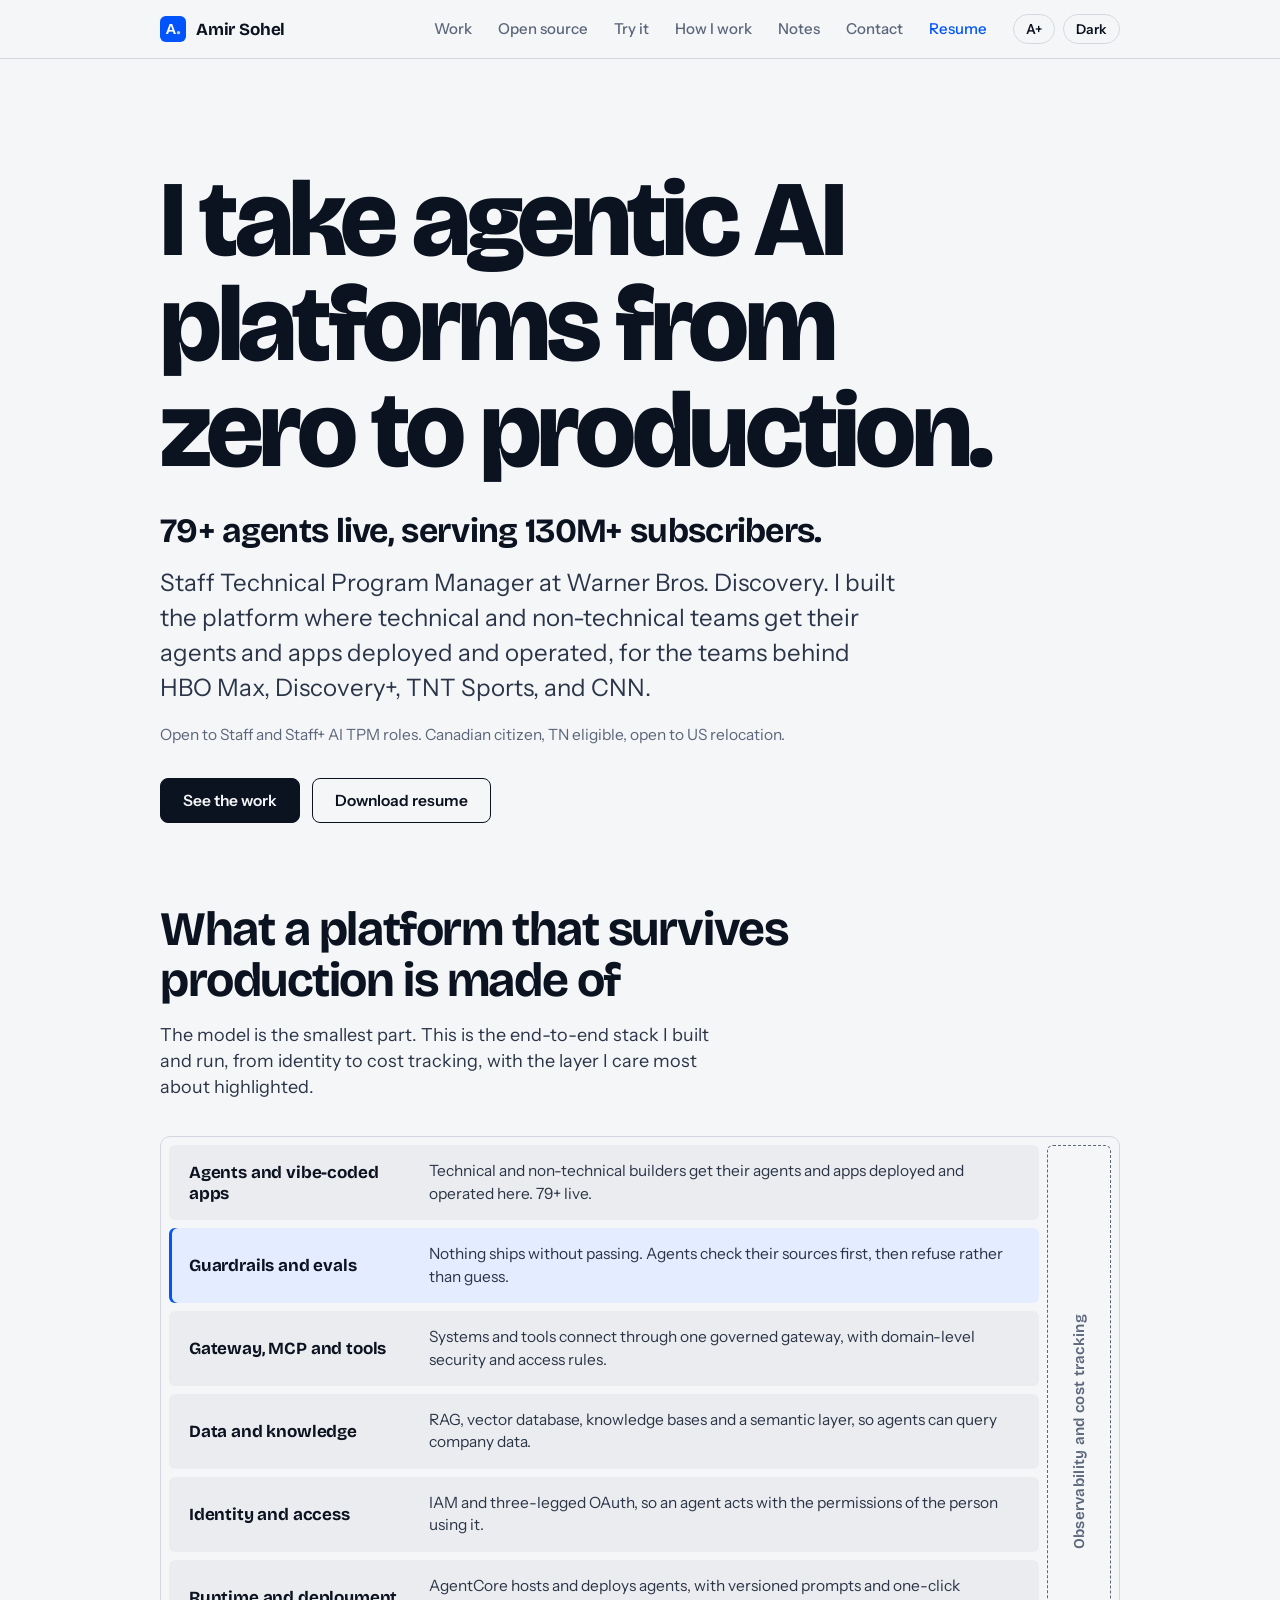
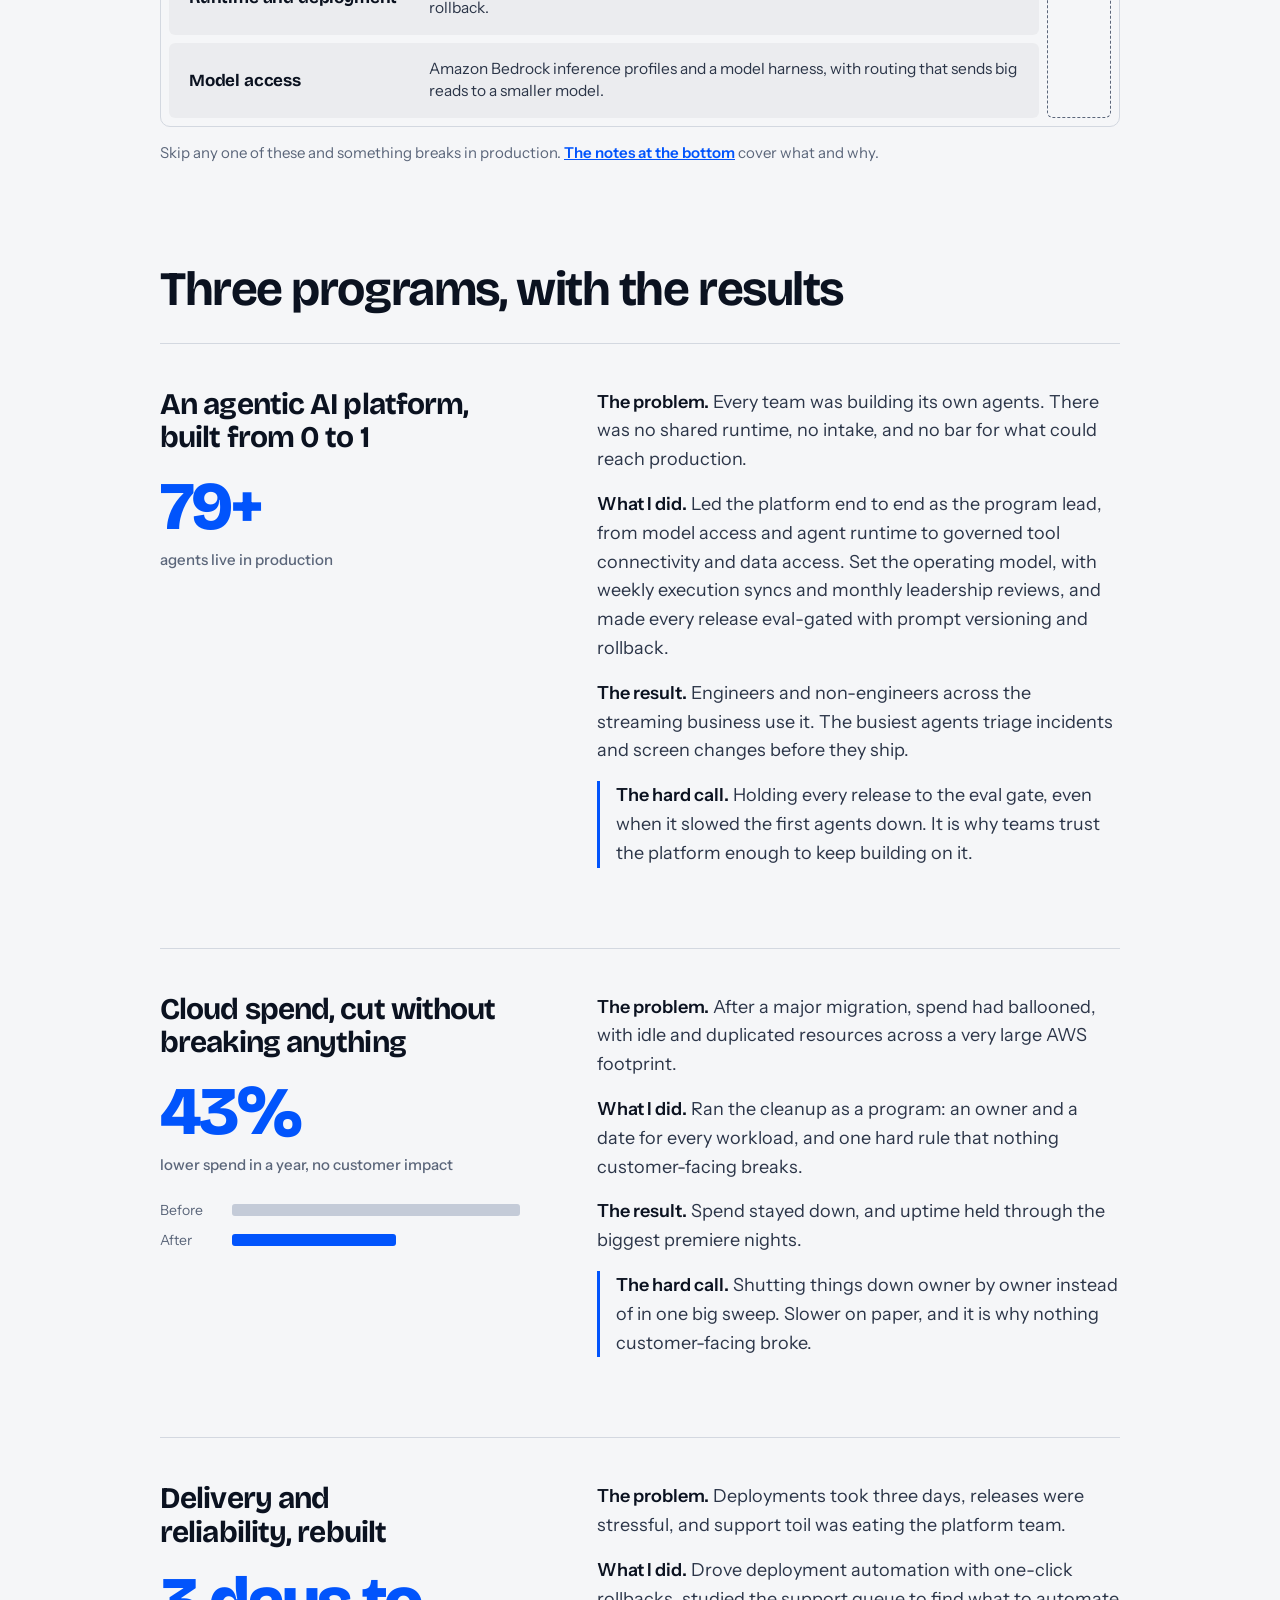
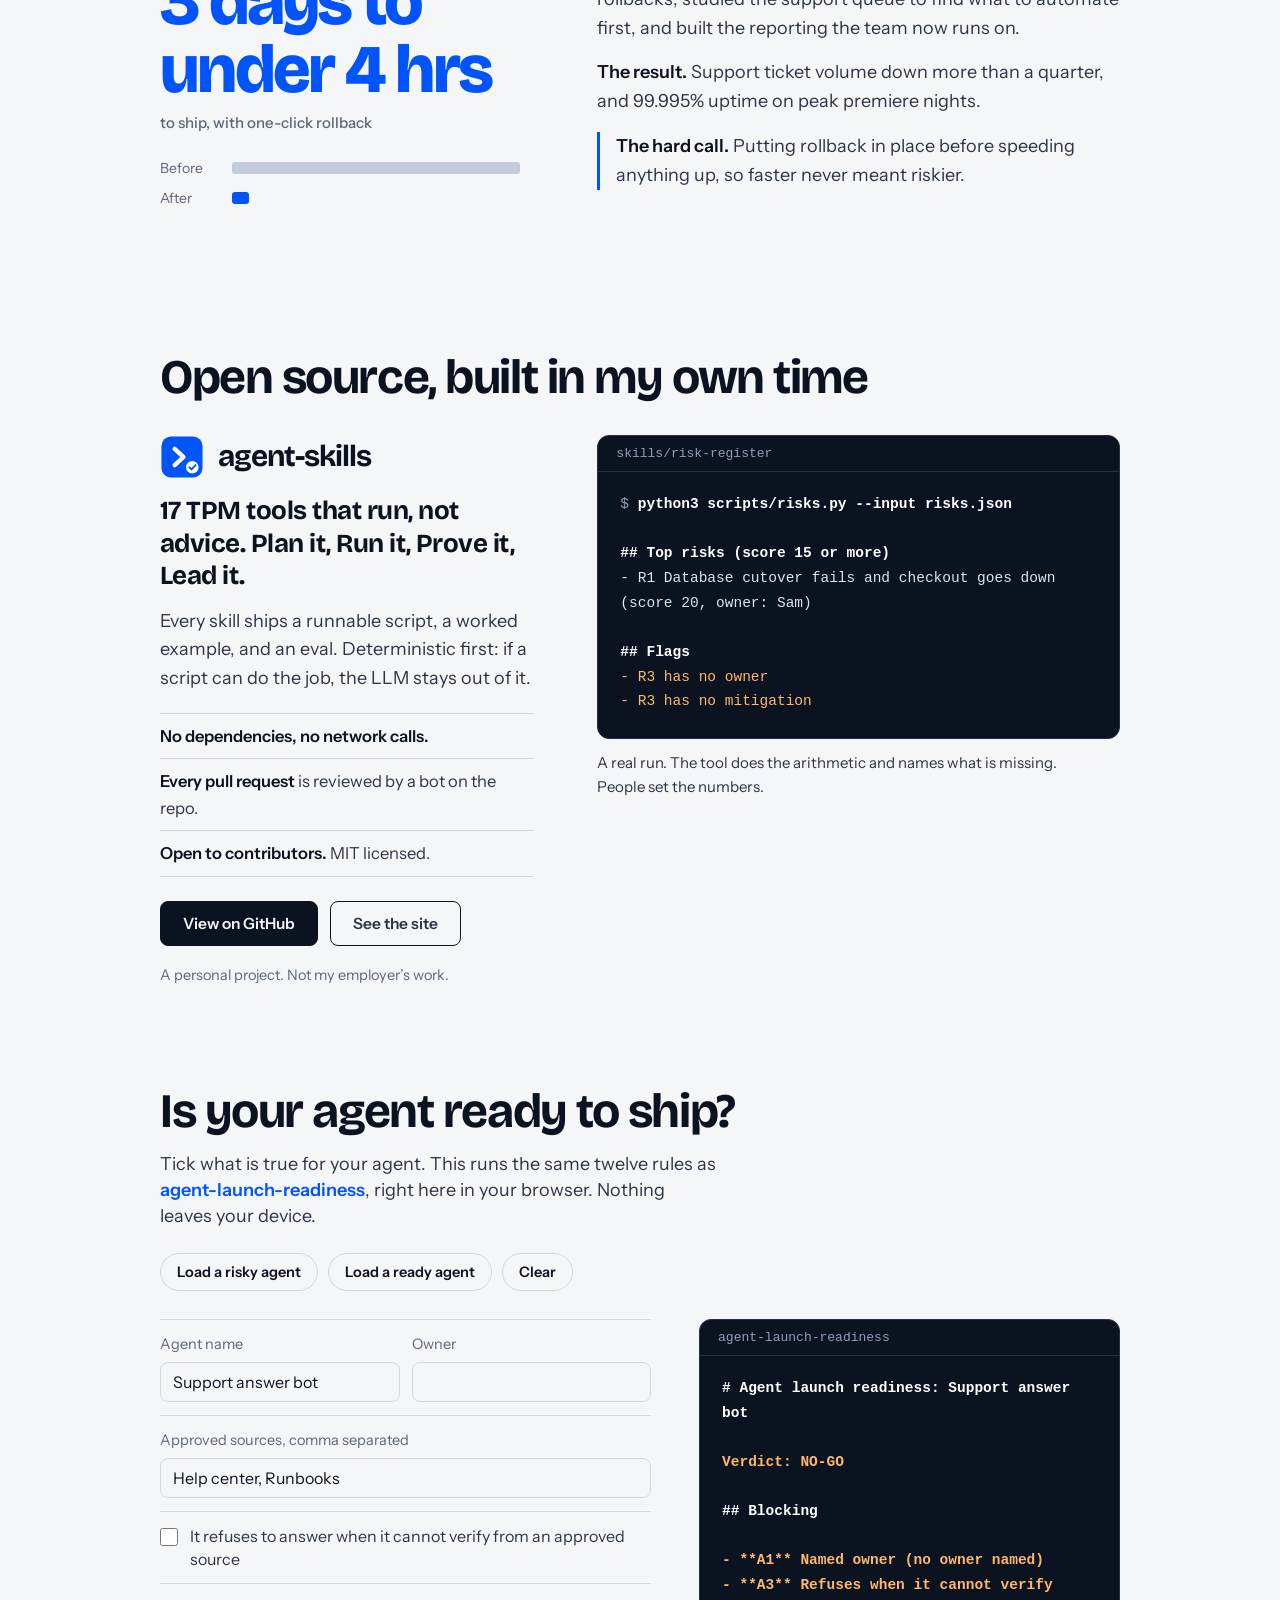
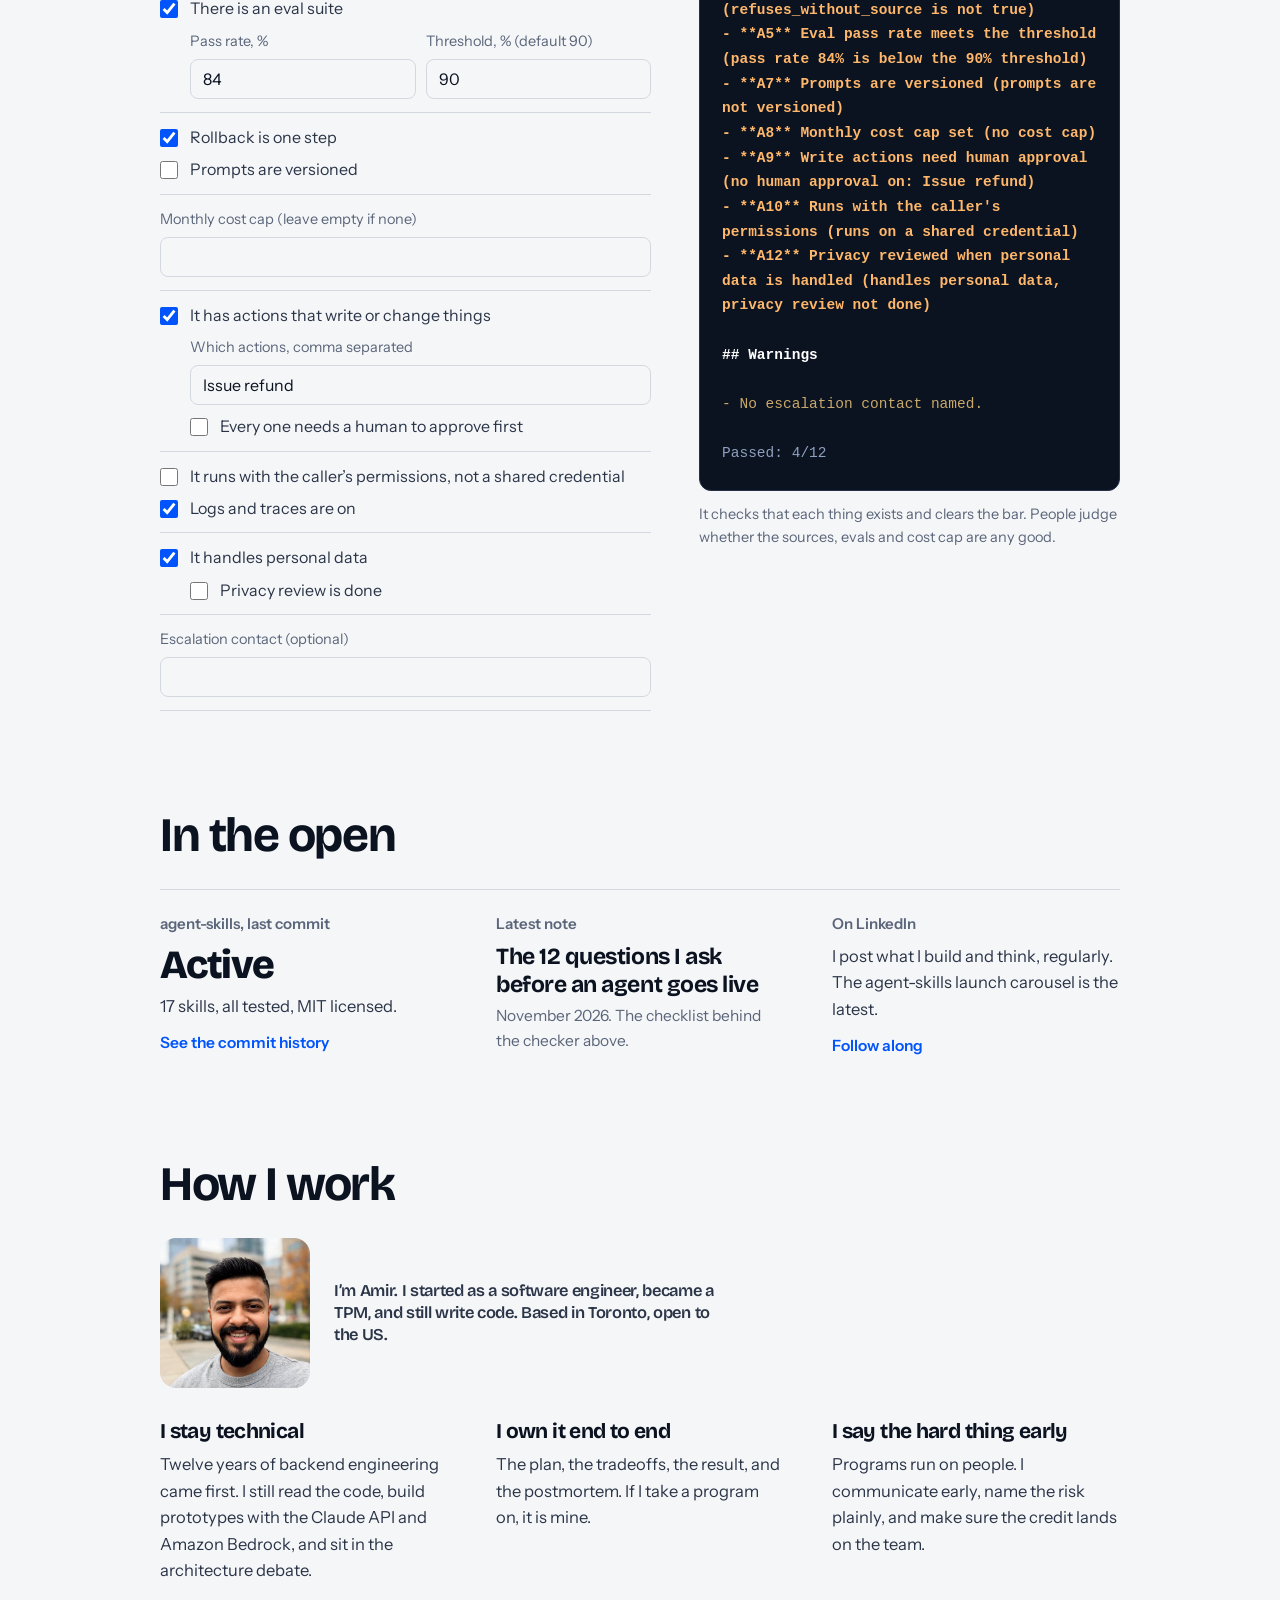
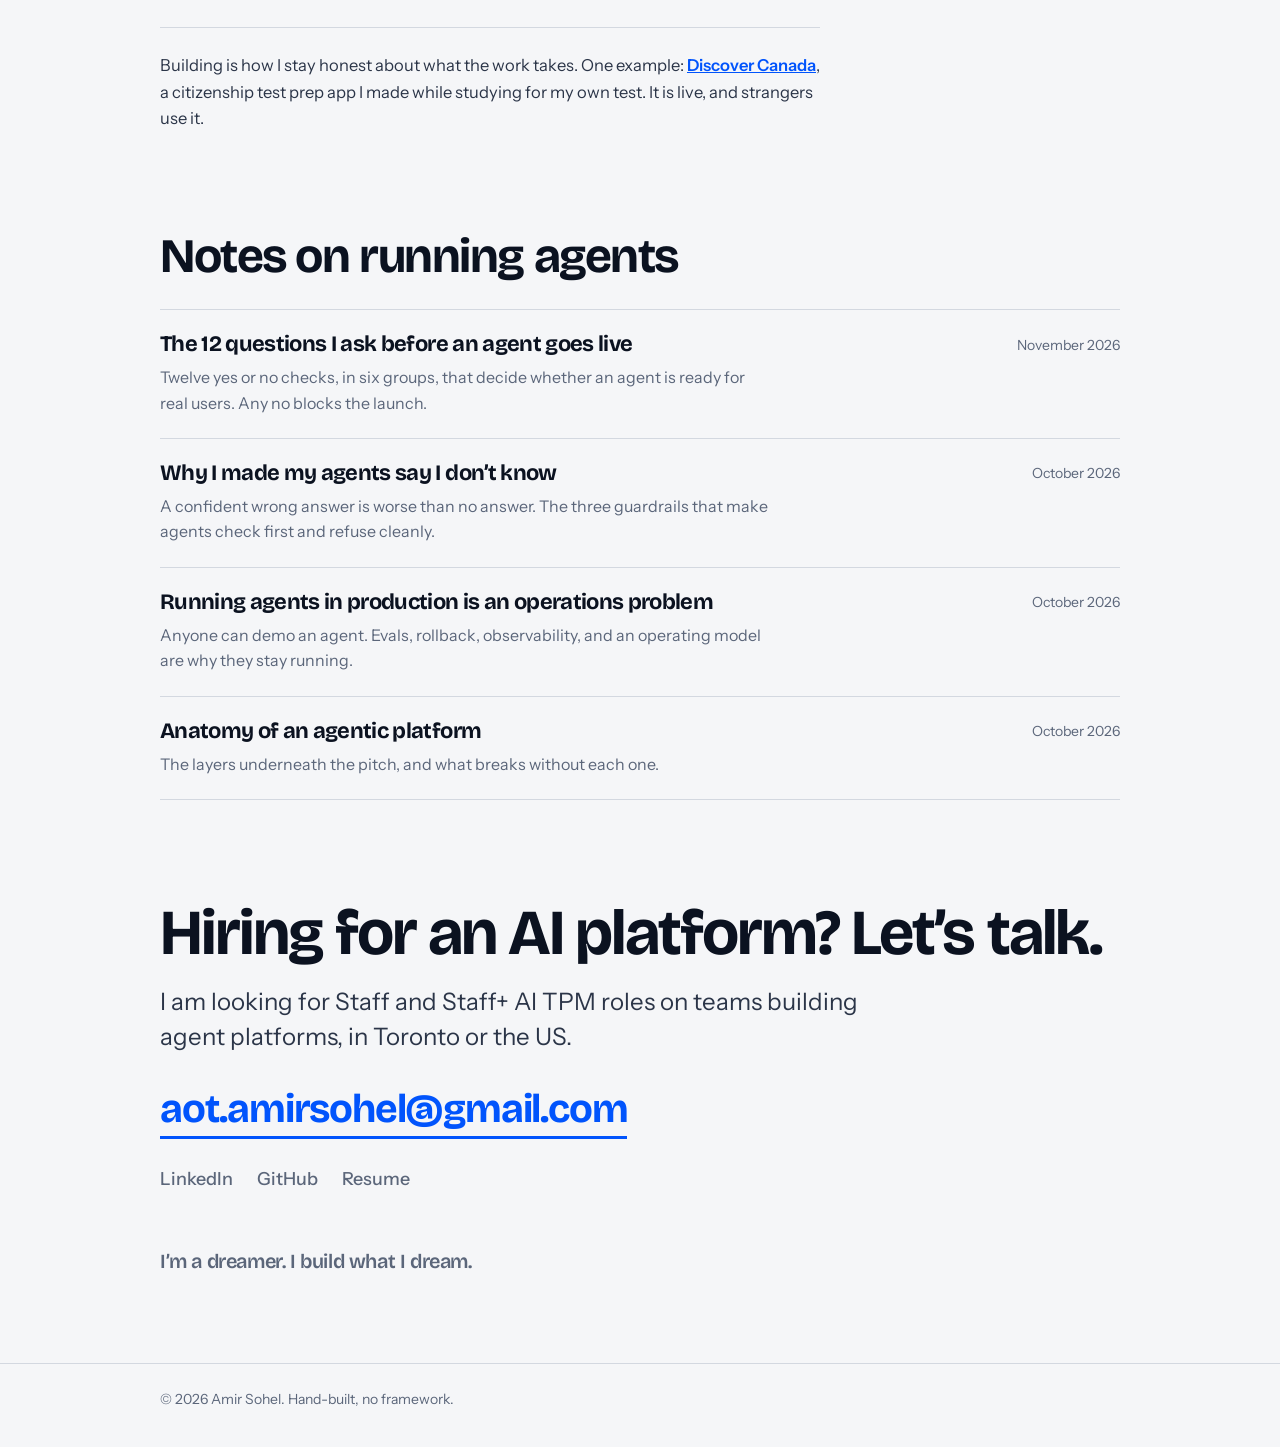
==== commit 0b216403: "Add files via upload" ====
--- a/index.html
+++ b/index.html
@@ -171,6 +171,20 @@
   .chip { display: block; position: sticky; bottom: 12px; margin-top: 16px; padding: 12px 16px; border-radius: 10px; background: #0b1220; color: #fff; font: 700 15px var(--text); border: 1px solid #25304a; }
 }
 
+/* in the open */
+.open-grid { margin-top: 28px; display: grid; grid-template-columns: repeat(3, 1fr); gap: clamp(20px, 4vw, 48px); border-top: 1px solid var(--rule); padding-top: 26px; }
+.open-grid h3 { font-size: 15px; font-weight: 600; letter-spacing: 0; color: var(--muted); margin-bottom: 10px; font-family: var(--text); }
+.open-grid p { color: var(--soft); font-size: 16.5px; }
+.open-grid a { color: var(--blue); font-weight: 600; text-decoration: none; font-size: 15.5px; } .open-grid a:hover { text-decoration: underline; }
+.open-grid .open-big { color: var(--ink); font: 800 clamp(28px, 3.6vw, 40px)/1.1 var(--display); letter-spacing: -0.03em; }
+.open-sub { margin-top: 6px; font-size: 15.5px; color: var(--muted); }
+.open-grid .feat { display: block; text-decoration: none; }
+.open-grid .feat b { display: block; font: 700 clamp(19px, 2.2vw, 23px)/1.2 var(--display); letter-spacing: -0.02em; color: var(--ink); }
+.open-grid .feat span { display: block; margin-top: 6px; font-weight: 400; font-size: 15.5px; color: var(--muted); }
+.open-grid .feat:hover b { color: var(--blue); text-decoration: none; }
+.open-grid .more { display: inline-block; margin-top: 12px; }
+@media (max-width: 800px) { .open-grid { grid-template-columns: 1fr; } }
+
 /* how i work */
 .about { margin-top: 28px; display: flex; align-items: center; gap: 24px; }
 .about img { width: 150px; height: 150px; border-radius: 16px; object-fit: cover; flex: none; }
@@ -373,6 +387,27 @@
     </div>
   </section>
 
+  <section class="open wrap" id="in-the-open" aria-labelledby="open-h">
+    <h2 id="open-h">In the open</h2>
+    <div class="open-grid">
+      <div>
+        <h3>agent-skills, last commit</h3>
+        <p class="open-big" id="lastCommit">Active</p>
+        <p class="open-sub" id="lastCommitMsg">17 skills, all tested, MIT licensed.</p>
+        <a class="more" href="https://github.com/amir-sohel-builds/agent-skills/commits/main" target="_blank" rel="noopener">See the commit history</a>
+      </div>
+      <div>
+        <h3>Latest note</h3>
+        <a class="feat" href="posts/the-12-questions.html"><b>The 12 questions I ask before an agent goes live</b><span>November 2026. The checklist behind the checker above.</span></a>
+      </div>
+      <div>
+        <h3>On LinkedIn</h3>
+        <p>I post what I build and think, regularly. The agent-skills launch carousel is the latest.</p>
+        <a class="more" href="https://www.linkedin.com/in/asohel/recent-activity/all/" target="_blank" rel="noopener">Follow along</a>
+      </div>
+    </div>
+  </section>
+
   <section class="how wrap" id="how" aria-labelledby="how-h">
     <h2 id="how-h">How I work</h2>
     <div class="about">
@@ -399,6 +434,7 @@
   <section class="notes wrap" id="notes" aria-labelledby="notes-h">
     <h2 id="notes-h">Notes on running agents</h2>
     <ul>
+      <li><a href="posts/the-12-questions.html"><h3>The 12 questions I ask before an agent goes live</h3><time>November 2026</time><p>Twelve yes or no checks, in six groups, that decide whether an agent is ready for real users. Any no blocks the launch.</p></a></li>
       <li><a href="posts/why-agents-should-say-i-dont-know.html"><h3>Why I made my agents say I don&rsquo;t know</h3><time>October 2026</time><p>A confident wrong answer is worse than no answer. The three guardrails that make agents check first and refuse cleanly.</p></a></li>
       <li><a href="posts/running-agents-in-production.html"><h3>Running agents in production is an operations problem</h3><time>October 2026</time><p>Anyone can demo an agent. Evals, rollback, observability, and an operating model are why they stay running.</p></a></li>
       <li><a href="posts/anatomy-of-an-agentic-platform.html"><h3>Anatomy of an agentic platform</h3><time>October 2026</time><p>The layers underneath the pitch, and what breaks without each one.</p></a></li>
@@ -555,5 +591,34 @@
   writeForm(PRESETS.bad);
 })();
 </script>
+<script>
+(function () {
+  var big = document.getElementById("lastCommit"), msg = document.getElementById("lastCommitMsg");
+  if (!big || !msg) return;
+  var DEFAULTS = /^(add files via upload|update |create |delete |merge |initial commit|rename |upload )/i;
+  function rel(iso) {
+    var secs = (new Date(iso).getTime() - Date.now()) / 1000, abs = Math.abs(secs);
+    var units = [["day", 86400], ["hour", 3600], ["minute", 60]], f = new Intl.RelativeTimeFormat("en", { numeric: "auto" });
+    for (var i = 0; i < units.length; i++) if (abs >= units[i][1]) return f.format(Math.round(secs / units[i][1]), units[i][0]);
+    return "just now";
+  }
+  function show(c) {
+    big.textContent = rel(c.d);
+    var m = (c.m || "").trim();
+    msg.textContent = m && !DEFAULTS.test(m) ? m.slice(0, 90) : "17 skills, all tested, MIT licensed.";
+  }
+  var KEY = "gh-last-commit-v1";
+  try { var c = JSON.parse(sessionStorage.getItem(KEY)); if (c && Date.now() - c.t < 600000) { show(c.v); return; } } catch (e) {}
+  fetch("https://api.github.com/repos/amir-sohel-builds/agent-skills/commits?per_page=10")
+    .then(function (r) { return r.ok ? r.json() : Promise.reject(); })
+    .then(function (list) {
+      var real = list.filter(function (x) { return x.commit.message.indexOf("Merge ") !== 0; })[0] || list[0];
+      var v = { m: real.commit.message.split("\n")[0], d: real.commit.author.date };
+      try { sessionStorage.setItem(KEY, JSON.stringify({ t: Date.now(), v: v })); } catch (e) {}
+      show(v);
+    })
+    .catch(function () {});
+})();
+</script>
 </body>
 </html>
